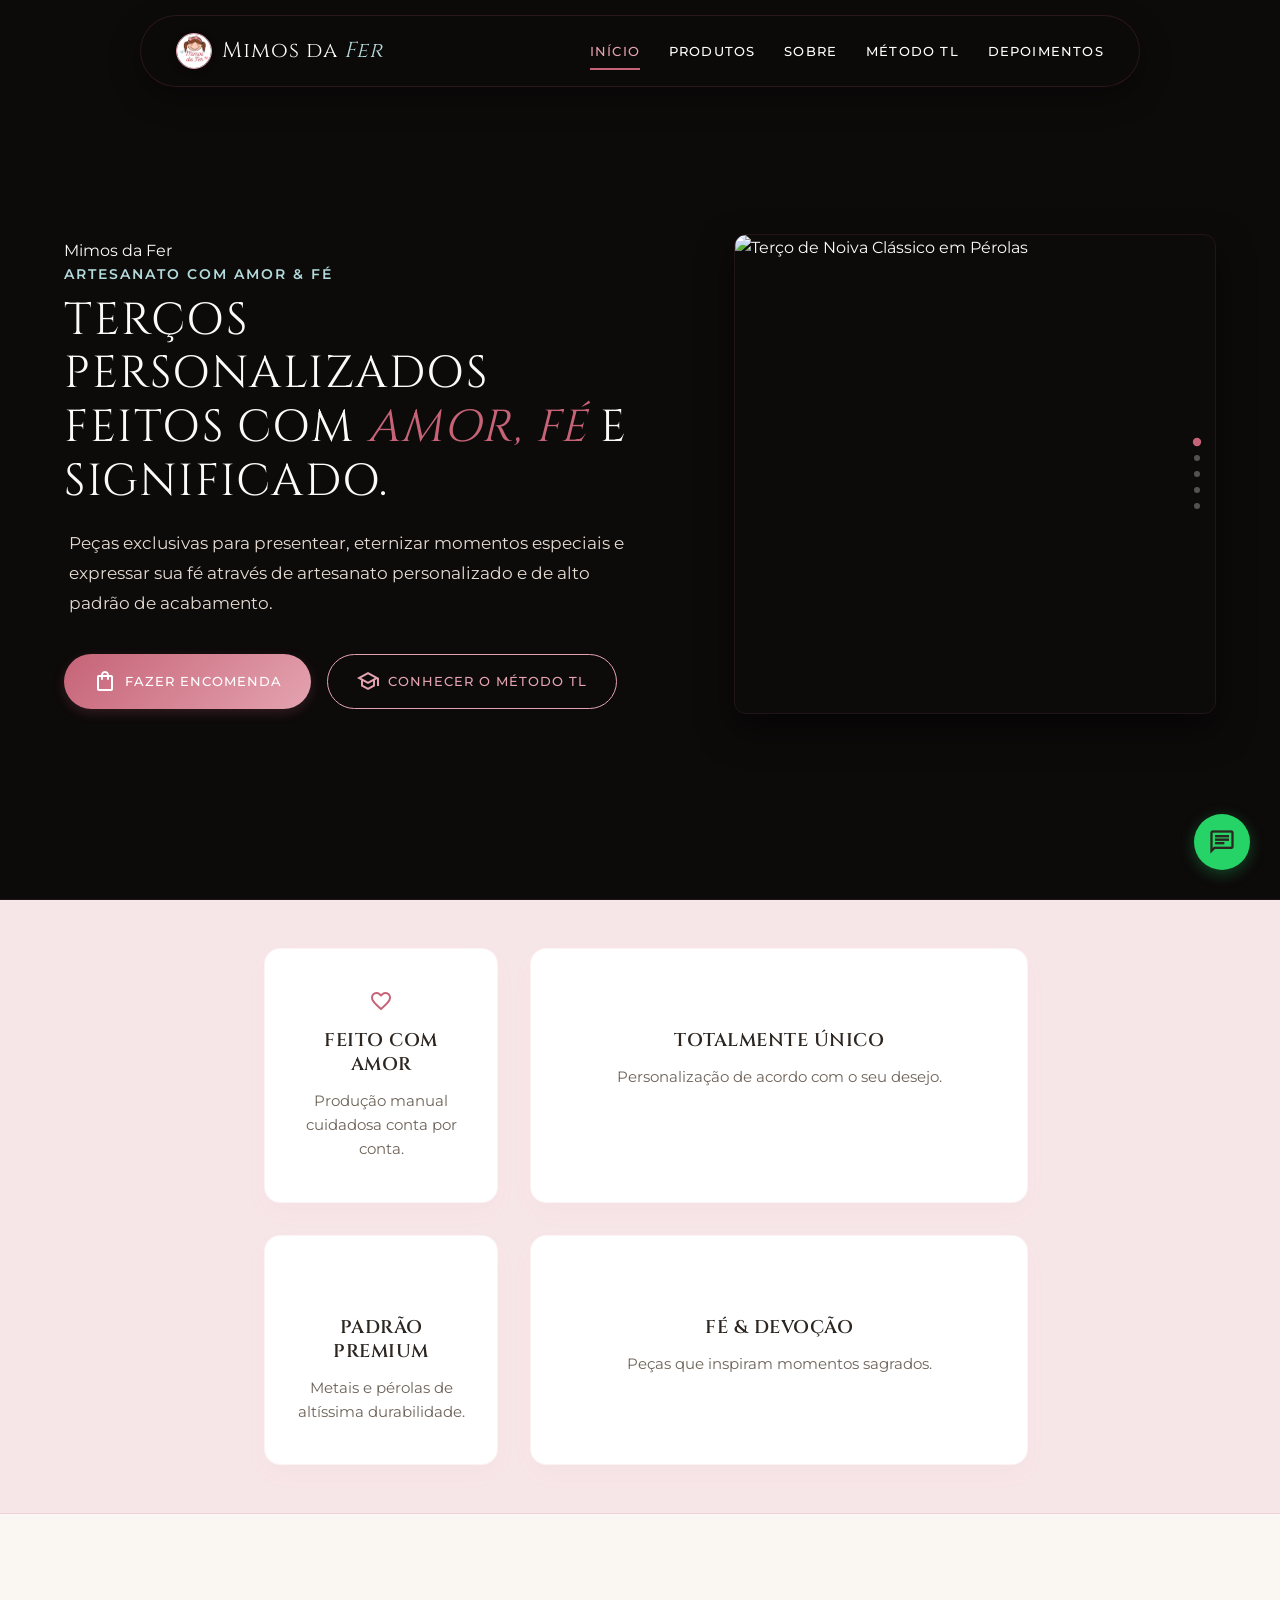
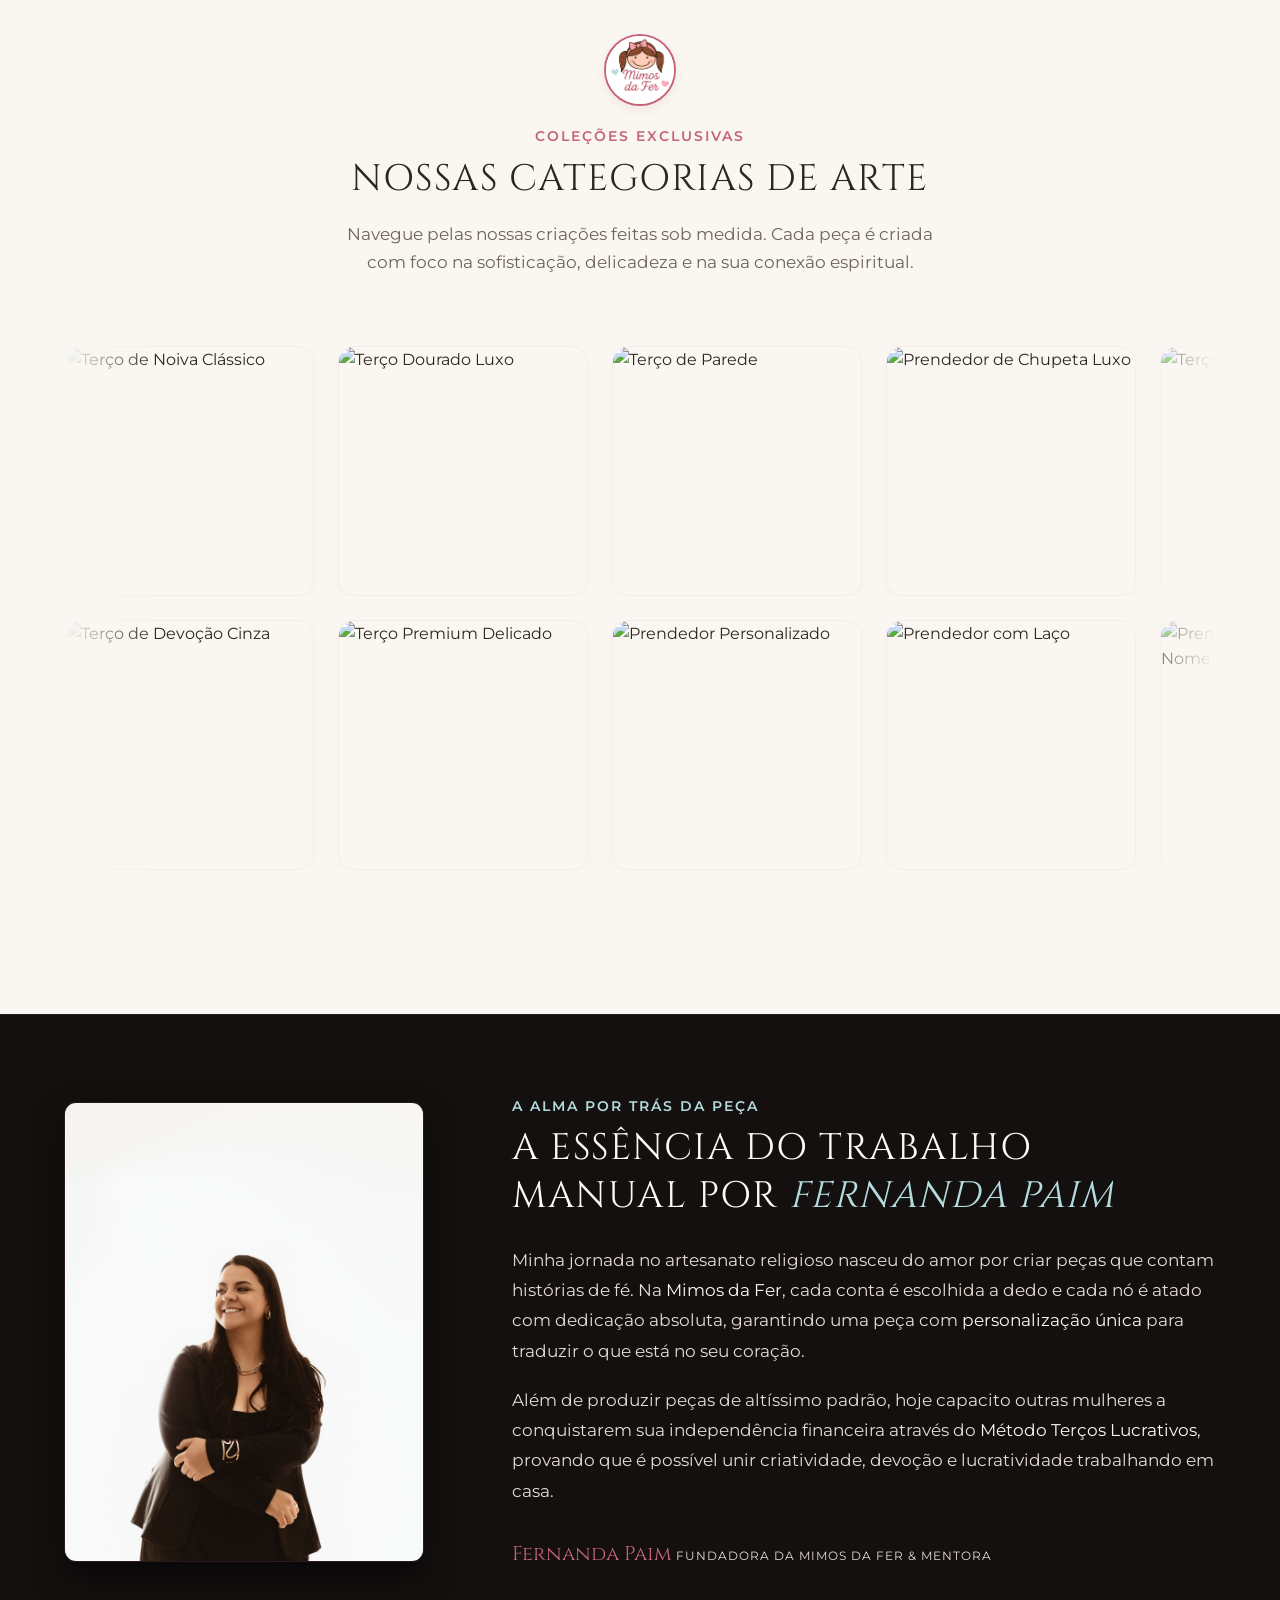
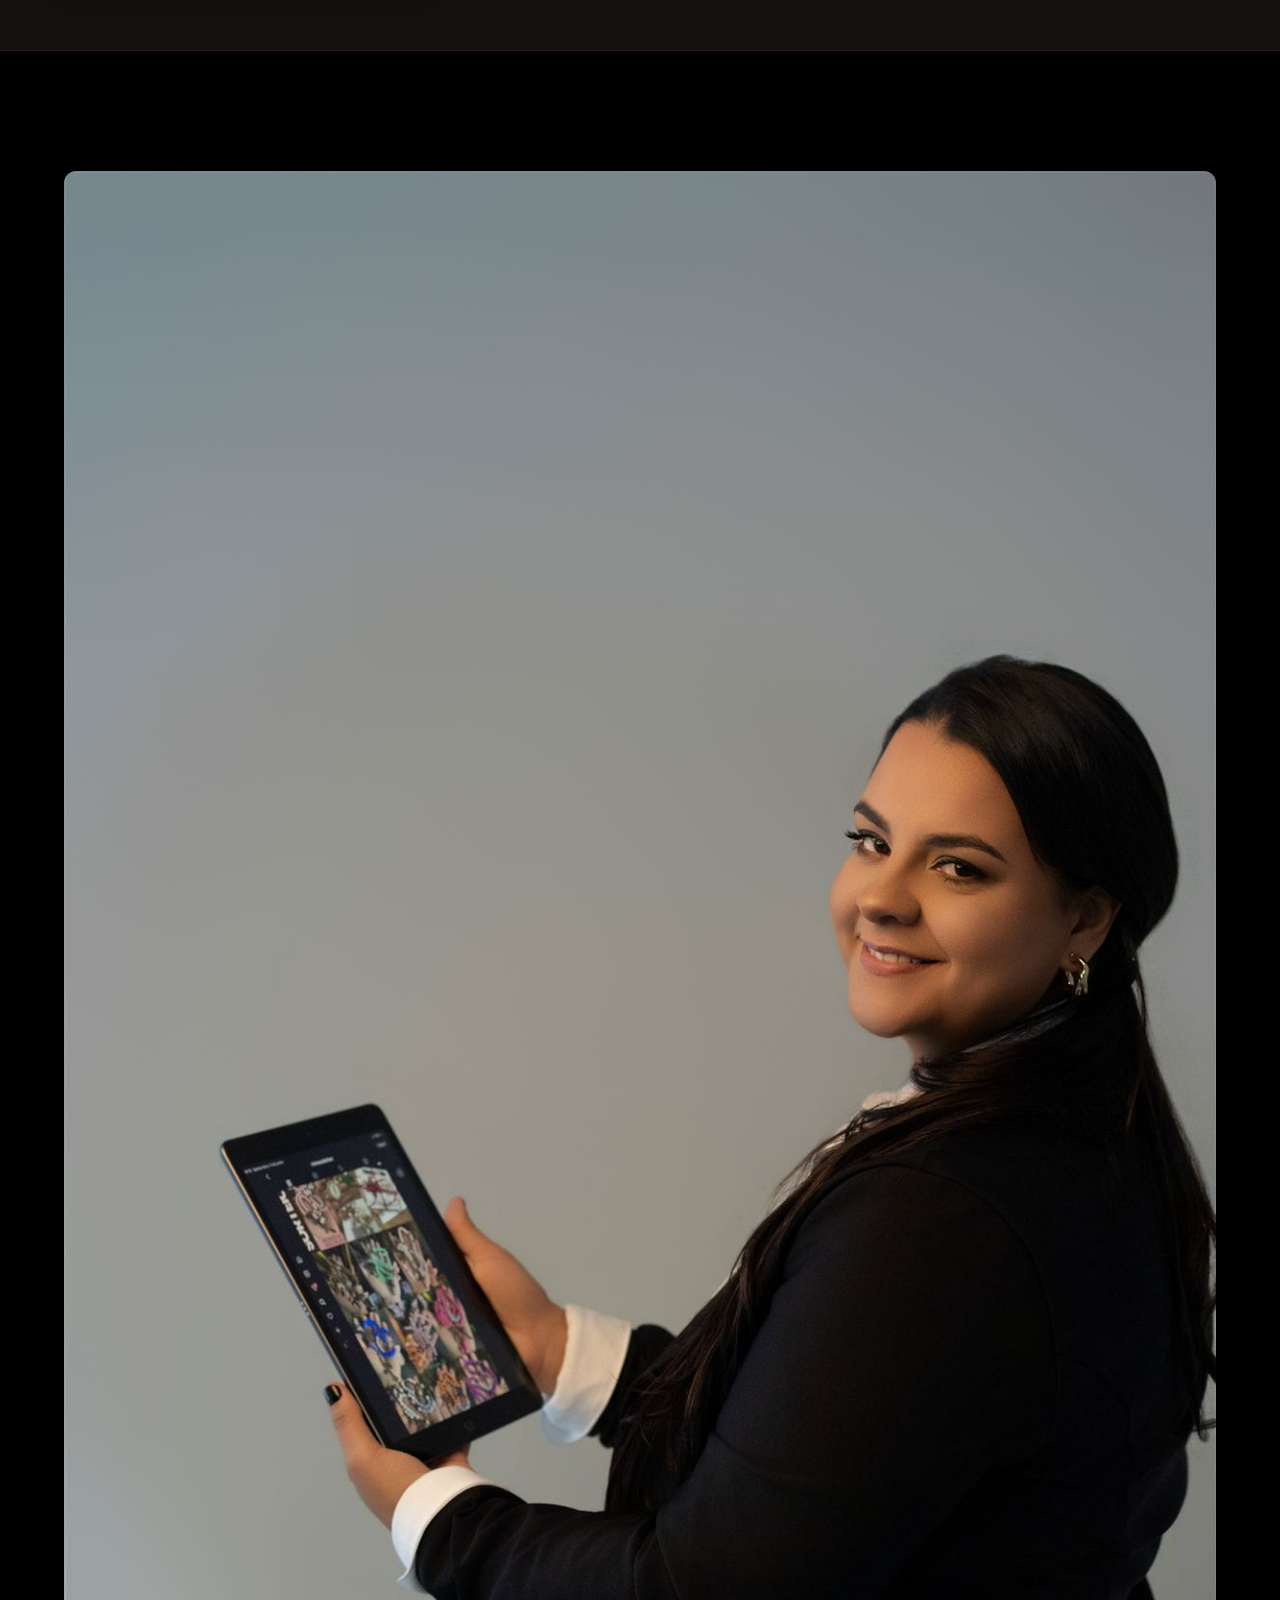
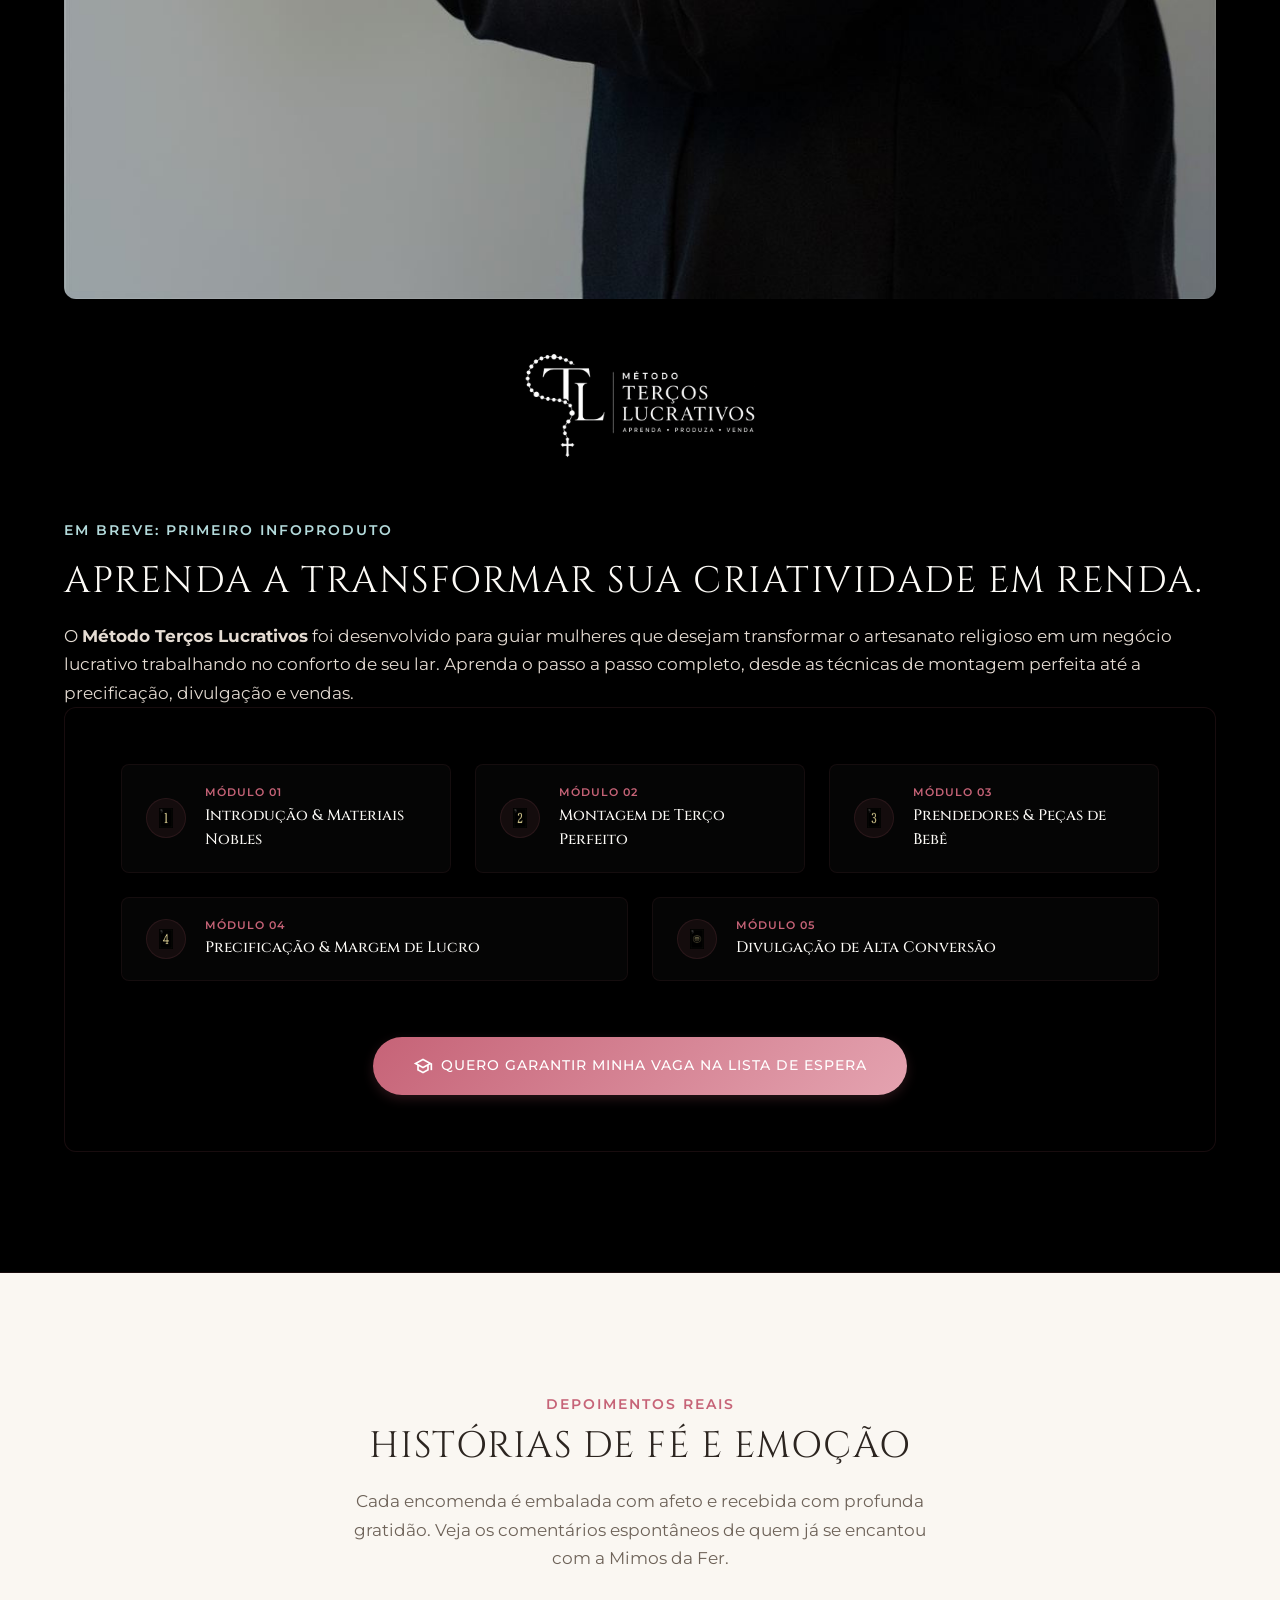
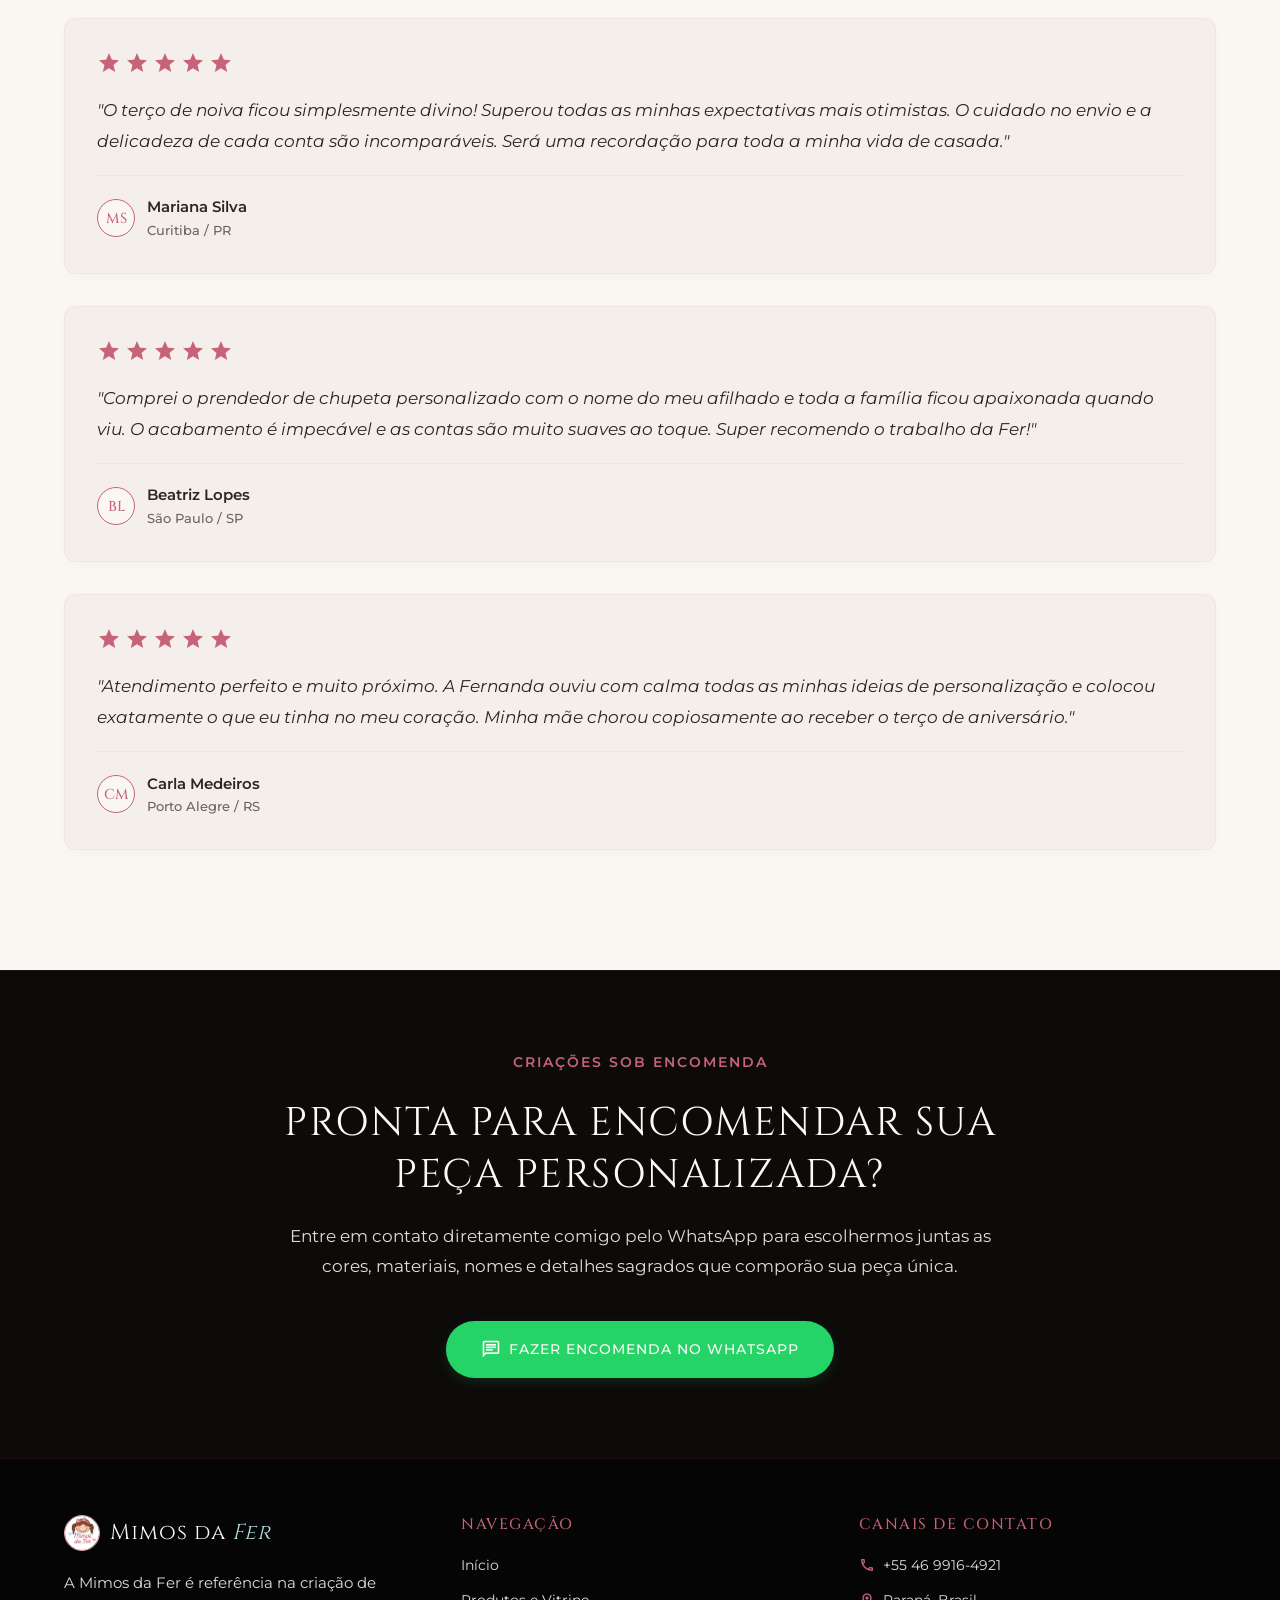
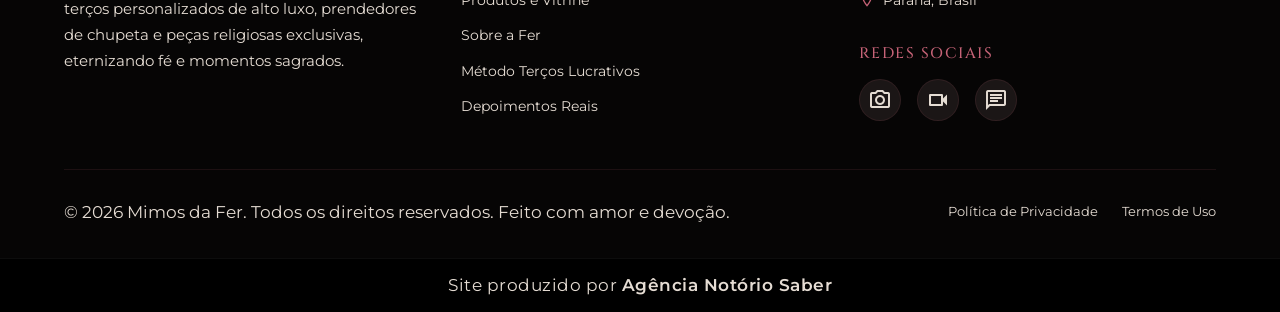
==== index.html @ b5d1a657 "Usa imagens otimizadas para a web" ====
<!DOCTYPE html>
<html lang="pt-BR">
<head>
  <meta charset="UTF-8">
  <meta name="viewport" content="width=device-width, initial-scale=1.0">
  <meta name="description" content="Artesanato religioso premium da Mimos da Fer. Terços personalizados feitos com amor, fé e significado. Conheça também o Método Terços Lucrativos.">
  <meta name="keywords" content="terços personalizados, prendedor de chupeta personalizado, artesanato religioso, método terços lucrativos, mimos da fer, presentes católicos, terço de noiva">
  <meta name="author" content="Mimos da Fer">
  <link rel="icon" type="image/png" href="kiwi/fav.png">
  
  <!-- Open Graph / Facebook -->
  <meta property="og:type" content="website">
  <meta property="og:url" content="https://www.mimosdafer.com.br/">
  <meta property="og:title" content="Mimos da Fer | Terços Personalizados Premium">
  <meta property="og:description" content="Peças exclusivas feitas à mão para presentear, eternizar momentos especiais e expressar sua fé.">
  <meta property="og:image" content="kiwi/banner.png">

  <!-- Twitter -->
  <meta property="twitter:card" content="summary_large_image">
  <meta property="twitter:title" content="Mimos da Fer | Terços Personalizados Premium">
  <meta property="twitter:description" content="Peças exclusivas feitas à mão para presentear, eternizar momentos especiais e expressar sua fé.">
  <meta property="twitter:image" content="kiwi/banner.png">

  <title>Mimos da Fer | Terços Personalizados & Artesanato Religioso Premium</title>
  
  <!-- CSS Stylesheet -->
  <link rel="stylesheet" href="style.css">
  
  <!-- Google Icons -->
  <link href="https://fonts.googleapis.com/icon?family=Material+Icons+Outlined" rel="stylesheet">
</head>
<body>

  <!-- --- HEADER (NAVEGAÇÃO FLUTUANTE CLEAN) --- -->
  <header class="header-main" id="header">
    <nav class="nav-container">
      <a href="#home" class="logo-link" id="nav-logo">
        <img src="logo-mimos.jpeg" alt="Mimos da Fer Logo" class="nav-logo-img">
        <span class="logo-text">Mimos da <span>Fer</span></span>
      </a>
      
      <button class="menu-toggle" aria-label="Abrir Menu" id="hamburger-menu">
        <span></span>
        <span></span>
        <span></span>
      </button>
      
      <ul class="nav-menu" id="nav-links">
        <li class="nav-item active"><a href="#home">Início</a></li>
        <li class="nav-item"><a href="#produtos">Produtos</a></li>
        <li class="nav-item"><a href="#sobre">Sobre</a></li>
        <li class="nav-item"><a href="#metodo-tl">Método TL</a></li>
        <li class="nav-item"><a href="#depoimentos">Depoimentos</a></li>
        <li class="nav-item nav-item-contact-mobile"><a href="#contato" class="nav-cta-mobile">Contato</a></li>
      </ul>
    </nav>
  </header>

  <!-- --- HERO SECTION --- -->
  <section class="hero-section" id="home">
    <div class="hero-container">
      <div class="hero-content reveal">
        <span class="cursive-tag">Mimos da Fer</span>
        <span class="hero-tag">Artesanato com Amor & Fé</span>
        <h1 class="hero-title">Terços personalizados feitos com <span>amor, fé</span> e significado.</h1>
        <p class="hero-subtitle">
          Peças exclusivas para presentear, eternizar momentos especiais e expressar sua fé através de artesanato personalizado e de alto padrão de acabamento.
        </p>
        <div class="hero-buttons">
          <a href="https://api.whatsapp.com/send?phone=554699164921&text=Ol%C3%A1%2C%20Fer!%20Visitei%20o%20site%20da%20Mimos%20da%20Fer%20e%20gostaria%20de%20fazer%20uma%20encomenda%20de%20pe%C3%A7a%20personalizada." target="_blank" class="btn btn-primary" id="hero-order-btn">
            <span class="material-icons-outlined">shopping_bag</span> Fazer Encomenda
          </a>
          <a href="#metodo-tl" class="btn btn-secondary" id="hero-course-btn">
            <span class="material-icons-outlined">school</span> Conhecer o Método TL
          </a>
        </div>
      </div>
      
      <!-- CARROSSEL VERTICAL HERO -->
      <div class="hero-visual reveal delay-2">
        <div class="hero-carousel-container" id="hero-carousel">
          <div class="hero-carousel-wrapper">
            <div class="hero-carousel-slide">
              <img src="fotos ter�os/WhatsApp Image 2026-05-26 at 15.38.07.jpeg" alt="Terço de Noiva Clássico em Pérolas">
            </div>
            <div class="hero-carousel-slide">
              <img src="fotos ter�os/WhatsApp Image 2026-05-26 at 15.38.08.jpeg" alt="Terço de Devoção Especial">
            </div>
            <div class="hero-carousel-slide">
              <img src="fotos ter�os/WhatsApp Image 2026-05-26 at 15.38.06.jpeg" alt="Terço Dourado Luxo com Nome">
            </div>
            <div class="hero-carousel-slide">
              <img src="fotos ter�os/WhatsApp Image 2026-05-26 at 15.40.46.jpeg" alt="Rosário Especial de Família">
            </div>
            <div class="hero-carousel-slide">
              <img src="fotos ter�os/WhatsApp Image 2026-05-26 at 15.38.08 (2).jpeg" alt="Terço Premium Delicado">
            </div>
          </div>
          <div class="hero-carousel-dots">
            <span class="dot active" data-slide="0"></span>
            <span class="dot" data-slide="1"></span>
            <span class="dot" data-slide="2"></span>
            <span class="dot" data-slide="3"></span>
            <span class="dot" data-slide="4"></span>
          </div>
        </div>
      </div>
    </div>
  </section>

  <!-- --- DIFERENCIAIS RIBBON --- -->
  <section class="ribbon-section">
    <div class="ribbon-container">
      <div class="ribbon-item">
        <span class="material-icons-outlined ribbon-icon">favorite_border</span>
        <h3 class="ribbon-title">Feito com Amor</h3>
        <p class="ribbon-desc">Produção manual cuidadosa conta por conta.</p>
      </div>
      <div class="ribbon-item">
        <span class="material-icons-outlined ribbon-icon">auto_awesome</span>
        <h3 class="ribbon-title">Totalmente Único</h3>
        <p class="ribbon-desc">Personalização de acordo com o seu desejo.</p>
      </div>
      <div class="ribbon-item">
        <span class="material-icons-outlined ribbon-icon">diamond</span>
        <h3 class="ribbon-title">Padrão Premium</h3>
        <p class="ribbon-desc">Metais e pérolas de altíssima durabilidade.</p>
      </div>
      <div class="ribbon-item">
        <span class="material-icons-outlined ribbon-icon">volunteer_activism</span>
        <h3 class="ribbon-title">Fé & Devoção</h3>
        <p class="ribbon-desc">Peças que inspiram momentos sagrados.</p>
      </div>
    </div>
  </section>

  <!-- --- SEÇÃO PRODUTOS --- -->
  <section class="section section-light" id="produtos">
    <div class="container">
      <div class="section-header reveal">
        <div class="section-logo-container">
          <img src="logo-mimos.jpeg" alt="Logo Mimos da Fer" class="section-logo-circle">
        </div>
        <span class="section-tag">Coleções Exclusivas</span>
        <h2 class="section-title">Nossas Categorias de Arte</h2>
        <p class="section-subtitle">Navegue pelas nossas criações feitas sob medida. Cada peça é criada com foco na sofisticação, delicadeza e na sua conexão espiritual.</p>
      </div>
      
      <!-- CARROSSEL MULTI-FAIXAS INFINITO EM MOVIMENTO -->
      <div class="marquee-container reveal delay-1">
        
        <!-- LINHA 1 (Move para a Esquerda) -->
        <div class="marquee-wrapper">
          <div class="marquee-track marquee-left">
            
            <!-- Slide 1 -->
            <div class="marquee-slide zoom-trigger" data-caption="Terço de Noiva Clássico em Pérolas">
              <img src="fotos ter�os/WhatsApp Image 2026-05-26 at 15.38.07.jpeg" alt="Terço de Noiva Clássico" class="marquee-img">
              <div class="marquee-overlay">
                <span class="marquee-zoom-icon"><span class="material-icons-outlined">zoom_in</span></span>
              </div>
            </div>
            <!-- Slide 2 -->
            <div class="marquee-slide zoom-trigger" data-caption="Terço Dourado Luxo com Nome Personalizado">
              <img src="fotos ter�os/WhatsApp Image 2026-05-26 at 15.38.06.jpeg" alt="Terço Dourado Luxo" class="marquee-img">
              <div class="marquee-overlay">
                <span class="marquee-zoom-icon"><span class="material-icons-outlined">zoom_in</span></span>
              </div>
            </div>
            <!-- Slide 3 -->
            <div class="marquee-slide zoom-trigger" data-caption="Terço de Parede Imponente em Madeira">
              <img src="fotos ter�os/WhatsApp Image 2026-05-26 at 15.38.08 (1).jpeg" alt="Terço de Parede" class="marquee-img">
              <div class="marquee-overlay">
                <span class="marquee-zoom-icon"><span class="material-icons-outlined">zoom_in</span></span>
              </div>
            </div>
            <!-- Slide 4 -->
            <div class="marquee-slide zoom-trigger" data-caption="Prendedor de Chupeta Luxo Dourado">
              <img src="fotos ter�os/WhatsApp Image 2026-05-26 at 15.38.09 (1).jpeg" alt="Prendedor de Chupeta Luxo" class="marquee-img">
              <div class="marquee-overlay">
                <span class="marquee-zoom-icon"><span class="material-icons-outlined">zoom_in</span></span>
              </div>
            </div>
            <!-- Slide 5 -->
            <div class="marquee-slide zoom-trigger" data-caption="Terço Infantil Anjinho da Guarda">
              <img src="fotos ter�os/WhatsApp Image 2026-05-26 at 15.38.10.jpeg" alt="Terço Infantil Anjinho" class="marquee-img">
              <div class="marquee-overlay">
                <span class="marquee-zoom-icon"><span class="material-icons-outlined">zoom_in</span></span>
              </div>
            </div>
            <!-- Slide 6 -->
            <div class="marquee-slide zoom-trigger" data-caption="Lembrancinha de Batismo Sagrada">
              <img src="fotos ter�os/WhatsApp Image 2026-05-26 at 15.38.11 (1).jpeg" alt="Lembrancinha de Batismo" class="marquee-img">
              <div class="marquee-overlay">
                <span class="marquee-zoom-icon"><span class="material-icons-outlined">zoom_in</span></span>
              </div>
            </div>
            <!-- Slide 7 -->
            <div class="marquee-slide zoom-trigger" data-caption="Terço Premium Delicado com Cristais">
              <img src="fotos ter�os/WhatsApp Image 2026-05-26 at 15.38.11 (3).jpeg" alt="Terço Premium Delicado" class="marquee-img">
              <div class="marquee-overlay">
                <span class="marquee-zoom-icon"><span class="material-icons-outlined">zoom_in</span></span>
              </div>
            </div>
            <!-- Slide 8 -->
            <div class="marquee-slide zoom-trigger" data-caption="Terço Premium com Entremeio Cravejado">
              <img src="fotos ter�os/WhatsApp Image 2026-05-26 at 15.38.07 (2).jpeg" alt="Terço Premium Entremeio" class="marquee-img">
              <div class="marquee-overlay">
                <span class="marquee-zoom-icon"><span class="material-icons-outlined">zoom_in</span></span>
              </div>
            </div>
            <!-- Slide 9 -->
            <div class="marquee-slide zoom-trigger" data-caption="Prendedor de Chupeta Rosé com Nome">
              <img src="fotos ter�os/WhatsApp Image 2026-05-26 at 15.38.09 (3).jpeg" alt="Prendedor Rosé com Nome" class="marquee-img">
              <div class="marquee-overlay">
                <span class="marquee-zoom-icon"><span class="material-icons-outlined">zoom_in</span></span>
              </div>
            </div>
            <!-- Slide 10 -->
            <div class="marquee-slide zoom-trigger" data-caption="Terço Infantil Delicado de Pérolas">
              <img src="fotos ter�os/WhatsApp Image 2026-05-26 at 15.38.11 (4).jpeg" alt="Terço Infantil Delicado" class="marquee-img">
              <div class="marquee-overlay">
                <span class="marquee-zoom-icon"><span class="material-icons-outlined">zoom_in</span></span>
              </div>
            </div>
            <!-- Slide 11 -->
            <div class="marquee-slide zoom-trigger" data-caption="Rosário de Família Prateado com Nome">
              <img src="fotos ter�os/WhatsApp Image 2026-05-26 at 15.40.46 (1).jpeg" alt="Rosário Prateado" class="marquee-img">
              <div class="marquee-overlay">
                <span class="marquee-zoom-icon"><span class="material-icons-outlined">zoom_in</span></span>
              </div>
            </div>

            <!-- --- DUPLICATA EXATA PARA LOOP INFINITO SEM EMENDAS --- -->
            <div class="marquee-slide zoom-trigger" data-caption="Terço de Noiva Clássico em Pérolas">
              <img src="fotos ter�os/WhatsApp Image 2026-05-26 at 15.38.07.jpeg" alt="Terço de Noiva Clássico" class="marquee-img">
              <div class="marquee-overlay">
                <span class="marquee-zoom-icon"><span class="material-icons-outlined">zoom_in</span></span>
              </div>
            </div>
            <div class="marquee-slide zoom-trigger" data-caption="Terço Dourado Luxo com Nome Personalizado">
              <img src="fotos ter�os/WhatsApp Image 2026-05-26 at 15.38.06.jpeg" alt="Terço Dourado Luxo" class="marquee-img">
              <div class="marquee-overlay">
                <span class="marquee-zoom-icon"><span class="material-icons-outlined">zoom_in</span></span>
              </div>
            </div>
            <div class="marquee-slide zoom-trigger" data-caption="Terço de Parede Imponente em Madeira">
              <img src="fotos ter�os/WhatsApp Image 2026-05-26 at 15.38.08 (1).jpeg" alt="Terço de Parede" class="marquee-img">
              <div class="marquee-overlay">
                <span class="marquee-zoom-icon"><span class="material-icons-outlined">zoom_in</span></span>
              </div>
            </div>
            <div class="marquee-slide zoom-trigger" data-caption="Prendedor de Chupeta Luxo Dourado">
              <img src="fotos ter�os/WhatsApp Image 2026-05-26 at 15.38.09 (1).jpeg" alt="Prendedor de Chupeta Luxo" class="marquee-img">
              <div class="marquee-overlay">
                <span class="marquee-zoom-icon"><span class="material-icons-outlined">zoom_in</span></span>
              </div>
            </div>
            <div class="marquee-slide zoom-trigger" data-caption="Terço Infantil Anjinho da Guarda">
              <img src="fotos ter�os/WhatsApp Image 2026-05-26 at 15.38.10.jpeg" alt="Terço Infantil Anjinho" class="marquee-img">
              <div class="marquee-overlay">
                <span class="marquee-zoom-icon"><span class="material-icons-outlined">zoom_in</span></span>
              </div>
            </div>
            <div class="marquee-slide zoom-trigger" data-caption="Lembrancinha de Batismo Sagrada">
              <img src="fotos ter�os/WhatsApp Image 2026-05-26 at 15.38.11 (1).jpeg" alt="Lembrancinha de Batismo" class="marquee-img">
              <div class="marquee-overlay">
                <span class="marquee-zoom-icon"><span class="material-icons-outlined">zoom_in</span></span>
              </div>
            </div>
            <div class="marquee-slide zoom-trigger" data-caption="Terço Premium Delicado com Cristais">
              <img src="fotos ter�os/WhatsApp Image 2026-05-26 at 15.38.11 (3).jpeg" alt="Terço Premium Delicado" class="marquee-img">
              <div class="marquee-overlay">
                <span class="marquee-zoom-icon"><span class="material-icons-outlined">zoom_in</span></span>
              </div>
            </div>
            <div class="marquee-slide zoom-trigger" data-caption="Terço Premium com Entremeio Cravejado">
              <img src="fotos ter�os/WhatsApp Image 2026-05-26 at 15.38.07 (2).jpeg" alt="Terço Premium Entremeio" class="marquee-img">
              <div class="marquee-overlay">
                <span class="marquee-zoom-icon"><span class="material-icons-outlined">zoom_in</span></span>
              </div>
            </div>
            <div class="marquee-slide zoom-trigger" data-caption="Prendedor de Chupeta Rosé com Nome">
              <img src="fotos ter�os/WhatsApp Image 2026-05-26 at 15.38.09 (3).jpeg" alt="Prendedor Rosé com Nome" class="marquee-img">
              <div class="marquee-overlay">
                <span class="marquee-zoom-icon"><span class="material-icons-outlined">zoom_in</span></span>
              </div>
            </div>
            <div class="marquee-slide zoom-trigger" data-caption="Terço Infantil Delicado de Pérolas">
              <img src="fotos ter�os/WhatsApp Image 2026-05-26 at 15.38.11 (4).jpeg" alt="Terço Infantil Delicado" class="marquee-img">
              <div class="marquee-overlay">
                <span class="marquee-zoom-icon"><span class="material-icons-outlined">zoom_in</span></span>
              </div>
            </div>
            <div class="marquee-slide zoom-trigger" data-caption="Rosário de Família Prateado com Nome">
              <img src="fotos ter�os/WhatsApp Image 2026-05-26 at 15.40.46 (1).jpeg" alt="Rosário Prateado" class="marquee-img">
              <div class="marquee-overlay">
                <span class="marquee-zoom-icon"><span class="material-icons-outlined">zoom_in</span></span>
              </div>
            </div>
            
          </div>
        </div>

        <!-- LINHA 2 (Move para a Direita) -->
        <div class="marquee-wrapper" style="margin-top: 1.5rem;">
          <div class="marquee-track marquee-right">
            
            <!-- Slide 1 -->
            <div class="marquee-slide zoom-trigger" data-caption="Terço de Devoção Especial em Contas Cinzas">
              <img src="fotos ter�os/WhatsApp Image 2026-05-26 at 15.38.08.jpeg" alt="Terço de Devoção Cinza" class="marquee-img">
              <div class="marquee-overlay">
                <span class="marquee-zoom-icon"><span class="material-icons-outlined">zoom_in</span></span>
              </div>
            </div>
            <!-- Slide 2 -->
            <div class="marquee-slide zoom-trigger" data-caption="Terço Premium Delicado de Oração">
              <img src="fotos ter�os/WhatsApp Image 2026-05-26 at 15.38.08 (2).jpeg" alt="Terço Premium Delicado" class="marquee-img">
              <div class="marquee-overlay">
                <span class="marquee-zoom-icon"><span class="material-icons-outlined">zoom_in</span></span>
              </div>
            </div>
            <!-- Slide 3 -->
            <div class="marquee-slide zoom-trigger" data-caption="Prendedor de Chupeta Personalizado Delicado">
              <img src="fotos ter�os/WhatsApp Image 2026-05-26 at 15.38.09.jpeg" alt="Prendedor Personalizado" class="marquee-img">
              <div class="marquee-overlay">
                <span class="marquee-zoom-icon"><span class="material-icons-outlined">zoom_in</span></span>
              </div>
            </div>
            <!-- Slide 4 -->
            <div class="marquee-slide zoom-trigger" data-caption="Prendedor de Chupeta Luxo com Laço Rosa">
              <img src="fotos ter�os/WhatsApp Image 2026-05-26 at 15.38.09 (2).jpeg" alt="Prendedor com Laço" class="marquee-img">
              <div class="marquee-overlay">
                <span class="marquee-zoom-icon"><span class="material-icons-outlined">zoom_in</span></span>
              </div>
            </div>
            <!-- Slide 5 -->
            <div class="marquee-slide zoom-trigger" data-caption="Prendedor Infantil com Nome e Pérolas">
              <img src="fotos ter�os/WhatsApp Image 2026-05-26 at 15.38.10 (1).jpeg" alt="Prendedor Infantil com Nome" class="marquee-img">
              <div class="marquee-overlay">
                <span class="marquee-zoom-icon"><span class="material-icons-outlined">zoom_in</span></span>
              </div>
            </div>
            <!-- Slide 6 -->
            <div class="marquee-slide zoom-trigger" data-caption="Terço Infantil Clássico do Anjinho">
              <img src="fotos ter�os/WhatsApp Image 2026-05-26 at 15.38.11.jpeg" alt="Terço Infantil Clássico" class="marquee-img">
              <div class="marquee-overlay">
                <span class="marquee-zoom-icon"><span class="material-icons-outlined">zoom_in</span></span>
              </div>
            </div>
            <!-- Slide 7 -->
            <div class="marquee-slide zoom-trigger" data-caption="Terço com Contas Brilhantes e Cruz Trabalhada">
              <img src="fotos ter�os/WhatsApp Image 2026-05-26 at 15.38.11 (2).jpeg" alt="Terço Contas Brilhantes" class="marquee-img">
              <div class="marquee-overlay">
                <span class="marquee-zoom-icon"><span class="material-icons-outlined">zoom_in</span></span>
              </div>
            </div>
            <!-- Slide 8 -->
            <div class="marquee-slide zoom-trigger" data-caption="Rosário Especial de Família com Crucifixo Duplo">
              <img src="fotos ter�os/WhatsApp Image 2026-05-26 at 15.40.46.jpeg" alt="Rosário Especial Família" class="marquee-img">
              <div class="marquee-overlay">
                <span class="marquee-zoom-icon"><span class="material-icons-outlined">zoom_in</span></span>
              </div>
            </div>
            <!-- Slide 9 -->
            <div class="marquee-slide zoom-trigger" data-caption="Terço de Devoção Clássico de Pérolas">
              <img src="fotos ter�os/WhatsApp Image 2026-05-26 at 15.40.46 (2).jpeg" alt="Terço Devoção Pérolas" class="marquee-img">
              <div class="marquee-overlay">
                <span class="marquee-zoom-icon"><span class="material-icons-outlined">zoom_in</span></span>
              </div>
            </div>
            <!-- Slide 10 -->
            <div class="marquee-slide zoom-trigger" data-caption="Prendedor de Chupeta Dourado Personalizado">
              <img src="fotos ter�os/WhatsApp Image 2026-05-26 at 15.38.07 (1).jpeg" alt="Prendedor Dourado Personalizado" class="marquee-img">
              <div class="marquee-overlay">
                <span class="marquee-zoom-icon"><span class="material-icons-outlined">zoom_in</span></span>
              </div>
            </div>

            <!-- --- DUPLICATA EXATA PARA LOOP INFINITO SEM EMENDAS --- -->
            <div class="marquee-slide zoom-trigger" data-caption="Terço de Devoção Especial em Contas Cinzas">
              <img src="fotos ter�os/WhatsApp Image 2026-05-26 at 15.38.08.jpeg" alt="Terço de Devoção Cinza" class="marquee-img">
              <div class="marquee-overlay">
                <span class="marquee-zoom-icon"><span class="material-icons-outlined">zoom_in</span></span>
              </div>
            </div>
            <div class="marquee-slide zoom-trigger" data-caption="Terço Premium Delicado de Oração">
              <img src="fotos ter�os/WhatsApp Image 2026-05-26 at 15.38.08 (2).jpeg" alt="Terço Premium Delicado" class="marquee-img">
              <div class="marquee-overlay">
                <span class="marquee-zoom-icon"><span class="material-icons-outlined">zoom_in</span></span>
              </div>
            </div>
            <div class="marquee-slide zoom-trigger" data-caption="Prendedor de Chupeta Personalizado Delicado">
              <img src="fotos ter�os/WhatsApp Image 2026-05-26 at 15.38.09.jpeg" alt="Prendedor Personalizado" class="marquee-img">
              <div class="marquee-overlay">
                <span class="marquee-zoom-icon"><span class="material-icons-outlined">zoom_in</span></span>
              </div>
            </div>
            <div class="marquee-slide zoom-trigger" data-caption="Prendedor de Chupeta Luxo com Laço Rosa">
              <img src="fotos ter�os/WhatsApp Image 2026-05-26 at 15.38.09 (2).jpeg" alt="Prendedor com Laço" class="marquee-img">
              <div class="marquee-overlay">
                <span class="marquee-zoom-icon"><span class="material-icons-outlined">zoom_in</span></span>
              </div>
            </div>
            <div class="marquee-slide zoom-trigger" data-caption="Prendedor Infantil com Nome e Pérolas">
              <img src="fotos ter�os/WhatsApp Image 2026-05-26 at 15.38.10 (1).jpeg" alt="Prendedor Infantil com Nome" class="marquee-img">
              <div class="marquee-overlay">
                <span class="marquee-zoom-icon"><span class="material-icons-outlined">zoom_in</span></span>
              </div>
            </div>
            <div class="marquee-slide zoom-trigger" data-caption="Terço Infantil Clássico do Anjinho">
              <img src="fotos ter�os/WhatsApp Image 2026-05-26 at 15.38.11.jpeg" alt="Terço Infantil Clássico" class="marquee-img">
              <div class="marquee-overlay">
                <span class="marquee-zoom-icon"><span class="material-icons-outlined">zoom_in</span></span>
              </div>
            </div>
            <div class="marquee-slide zoom-trigger" data-caption="Terço com Contas Brilhantes e Cruz Trabalhada">
              <img src="fotos ter�os/WhatsApp Image 2026-05-26 at 15.38.11 (2).jpeg" alt="Terço Contas Brilhantes" class="marquee-img">
              <div class="marquee-overlay">
                <span class="marquee-zoom-icon"><span class="material-icons-outlined">zoom_in</span></span>
              </div>
            </div>
            <div class="marquee-slide zoom-trigger" data-caption="Rosário Especial de Família com Crucifixo Duplo">
              <img src="fotos ter�os/WhatsApp Image 2026-05-26 at 15.40.46.jpeg" alt="Rosário Especial Família" class="marquee-img">
              <div class="marquee-overlay">
                <span class="marquee-zoom-icon"><span class="material-icons-outlined">zoom_in</span></span>
              </div>
            </div>
            <div class="marquee-slide zoom-trigger" data-caption="Terço de Devoção Clássico de Pérolas">
              <img src="fotos ter�os/WhatsApp Image 2026-05-26 at 15.40.46 (2).jpeg" alt="Terço Devoção Pérolas" class="marquee-img">
              <div class="marquee-overlay">
                <span class="marquee-zoom-icon"><span class="material-icons-outlined">zoom_in</span></span>
              </div>
            </div>
            <div class="marquee-slide zoom-trigger" data-caption="Prendedor de Chupeta Dourado Personalizado">
              <img src="fotos ter�os/WhatsApp Image 2026-05-26 at 15.38.07 (1).jpeg" alt="Prendedor Dourado Personalizado" class="marquee-img">
              <div class="marquee-overlay">
                <span class="marquee-zoom-icon"><span class="material-icons-outlined">zoom_in</span></span>
              </div>
            </div>
        </div>
      </div>
    </section>

  <!-- --- SEÇÃO SOBRE --- -->
  <section class="section section-dark" id="sobre">
    <div class="container">
      <div class="about-grid">
        <!-- HEADER MOBILE (VISÍVEL APENAS EM MOBILE) -->
        <div class="about-header-mobile reveal">
          <span class="section-tag">A Alma por Trás da Peça</span>
          <h2>A Essência do Trabalho Manual por <span>Fernanda Paim</span></h2>
        </div>

        <div class="about-visual reveal">
          <div class="about-img-frame">
            <!-- USANDO A FOTO REAL DA FERNANDA DO WORKSPACE -->
            <img src="img/IMG_7768.jpg" alt="Fernanda Paim da Mimos da Fer" class="about-img">
          </div>
        </div>
        
        <div class="about-content reveal delay-2">
          <!-- HEADER DESKTOP (VISÍVEL APENAS EM DESKTOP) -->
          <div class="about-header-desktop">
            <span class="section-tag">A Alma por Trás da Peça</span>
            <h2>A Essência do Trabalho Manual por <span>Fernanda Paim</span></h2>
          </div>
          <div class="about-text-group">
            <p>
              Minha jornada no artesanato religioso nasceu do amor por criar peças que contam histórias de fé. Na <strong>Mimos da Fer</strong>, cada conta é escolhida a dedo e cada nó é atado com dedicação absoluta, garantindo uma peça com <strong>personalização única</strong> para traduzir o que está no seu coração.
            </p>
            <p>
              Além de produzir peças de altíssimo padrão, hoje capacito outras mulheres a conquistarem sua independência financeira através do <strong>Método Terços Lucrativos</strong>, provando que é possível unir criatividade, devoção e lucratividade trabalhando em casa.
            </p>
          </div>
          
          <div class="about-signature">
            <span class="signature-name">Fernanda Paim</span>
            <span class="signature-title">Fundadora da Mimos da Fer & Mentora</span>
          </div>
        </div>
      </div>
    </div>
  </section>

  <!-- --- SEÇÃO MÉTODO TERÇOS LUCRATIVOS --- -->
  <section class="section section-dark" id="metodo-tl" style="border-top: none;">
    <div class="container">
      
      <!-- Cabeçalho de Alta Elegância -->
      <div class="row align-items-center mb-5 reveal">
        <div class="col-md-6 mb-4 mb-md-0" data-aos="fade-right">
          <img src="img/IMG_7998.jpg" alt="Fernanda Paim Método TL" class="img-fluid rounded shadow-lg" style="width: 100%; border-radius: 12px;">
        </div>
        <div class="col-md-6 text-md-start text-center" data-aos="fade-left">
          <div class="section-logo-container" style="margin-bottom: 1.5rem;">
            <img src="logo.jpeg" alt="Logo Método Terços Lucrativos" class="mtl-section-logo" style="max-width: 280px; height: auto; display: inline-block; border-radius: 8px;">
          </div>
          <span class="section-tag" style="justify-content: flex-start; display: inline-flex; margin-bottom: 1rem;">Em Breve: Primeiro Infoproduto</span>
          <h2 class="section-title" style="text-align: left; margin-bottom: 1rem;">Aprenda a transformar sua <span>criatividade em renda</span>.</h2>
          <p class="section-subtitle" style="text-align: left; max-width: 100%; margin: 0;">
            O <strong>Método Terços Lucrativos</strong> foi desenvolvido para guiar mulheres que desejam transformar o artesanato religioso em um negócio lucrativo trabalhando no conforto de seu lar. Aprenda o passo a passo completo, desde as técnicas de montagem perfeita até a precificação, divulgação e vendas.
          </p>
        </div>
      </div>

      <!-- Bloco de Conteúdo (Agora focado em exibir os módulos de forma horizontal/grid) -->
      <div class="mtl-block reveal">
        <div class="mtl-modules-grid">
          
          <!-- Módulo 1 -->
          <div class="mtl-module-card reveal delay-1">
            <div class="mtl-module-icon">
              <img src="kiwi/modulso/1.png" alt="Módulo 1" class="mtl-module-img">
            </div>
            <div class="mtl-module-details">
              <span class="mtl-module-num">Módulo 01</span>
              <span class="mtl-module-name">Introdução & Materiais Nobles</span>
            </div>
          </div>

          <!-- Módulo 2 -->
          <div class="mtl-module-card reveal delay-2">
            <div class="mtl-module-icon">
              <img src="kiwi/modulso/2.png" alt="Módulo 2" class="mtl-module-img">
            </div>
            <div class="mtl-module-details">
              <span class="mtl-module-num">Módulo 02</span>
              <span class="mtl-module-name">Montagem de Terço Perfeito</span>
            </div>
          </div>

          <!-- Módulo 3 -->
          <div class="mtl-module-card reveal delay-3">
            <div class="mtl-module-icon">
              <img src="kiwi/modulso/3.png" alt="Módulo 3" class="mtl-module-img">
            </div>
            <div class="mtl-module-details">
              <span class="mtl-module-num">Módulo 03</span>
              <span class="mtl-module-name">Prendedores & Peças de Bebê</span>
            </div>
          </div>

          <!-- Módulo 4 -->
          <div class="mtl-module-card reveal delay-4">
            <div class="mtl-module-icon">
              <img src="kiwi/modulso/4.png" alt="Módulo 4" class="mtl-module-img">
            </div>
            <div class="mtl-module-details">
              <span class="mtl-module-num">Módulo 04</span>
              <span class="mtl-module-name">Precificação & Margem de Lucro</span>
            </div>
          </div>

          <!-- Módulo 5 -->
          <div class="mtl-module-card reveal delay-4" style="transition-delay: 0.5s;">
            <div class="mtl-module-icon">
              <img src="kiwi/modulso/5.png" alt="Módulo 5" class="mtl-module-img">
            </div>
            <div class="mtl-module-details">
              <span class="mtl-module-num">Módulo 05</span>
              <span class="mtl-module-name">Divulgação de Alta Conversão</span>
            </div>
          </div>

        </div>

        <!-- Botão CTA Centralizado com Destaque -->
        <div class="mtl-action-container">
          <a href="metodo-tl.html" class="btn btn-primary mtl-join-btn-large" id="mtl-join-btn">
            <span class="material-icons-outlined" style="font-size: 20px;">school</span> Quero Garantir Minha Vaga na Lista de Espera
          </a>
        </div>
      </div>
    </div>
  </section>

  <!-- --- SEÇÃO DEPOIMENTOS --- -->
  <section class="section section-light" id="depoimentos">
    <div class="container">
      <div class="section-header reveal">
        <span class="section-tag">Depoimentos Reais</span>
        <h2 class="section-title">Histórias de Fé e Emoção</h2>
        <p class="section-subtitle">Cada encomenda é embalada com afeto e recebida com profunda gratidão. Veja os comentários espontâneos de quem já se encantou com a Mimos da Fer.</p>
      </div>
      
      <!-- Depoimentos Textuais Legíveis -->
      <div class="testimonials-grid reveal delay-1">
        
        <div class="testimonial-card">
          <div class="stars">
            <span class="material-icons-outlined">star</span>
            <span class="material-icons-outlined">star</span>
            <span class="material-icons-outlined">star</span>
            <span class="material-icons-outlined">star</span>
            <span class="material-icons-outlined">star</span>
          </div>
          <p class="testimonial-text">
            "O terço de noiva ficou simplesmente divino! Superou todas as minhas expectativas mais otimistas. O cuidado no envio e a delicadeza de cada conta são incomparáveis. Será uma recordação para toda a minha vida de casada."
          </p>
          <div class="testimonial-author">
            <div class="author-avatar">MS</div>
            <div class="author-info">
              <span class="author-name">Mariana Silva</span>
              <span class="author-loc">Curitiba / PR</span>
            </div>
          </div>
        </div>

        <div class="testimonial-card">
          <div class="stars">
            <span class="material-icons-outlined">star</span>
            <span class="material-icons-outlined">star</span>
            <span class="material-icons-outlined">star</span>
            <span class="material-icons-outlined">star</span>
            <span class="material-icons-outlined">star</span>
          </div>
          <p class="testimonial-text">
            "Comprei o prendedor de chupeta personalizado com o nome do meu afilhado e toda a família ficou apaixonada quando viu. O acabamento é impecável e as contas são muito suaves ao toque. Super recomendo o trabalho da Fer!"
          </p>
          <div class="testimonial-author">
            <div class="author-avatar">BL</div>
            <div class="author-info">
              <span class="author-name">Beatriz Lopes</span>
              <span class="author-loc">São Paulo / SP</span>
            </div>
          </div>
        </div>

        <div class="testimonial-card">
          <div class="stars">
            <span class="material-icons-outlined">star</span>
            <span class="material-icons-outlined">star</span>
            <span class="material-icons-outlined">star</span>
            <span class="material-icons-outlined">star</span>
            <span class="material-icons-outlined">star</span>
          </div>
          <p class="testimonial-text">
            "Atendimento perfeito e muito próximo. A Fernanda ouviu com calma todas as minhas ideias de personalização e colocou exatamente o que eu tinha no meu coração. Minha mãe chorou copiosamente ao receber o terço de aniversário."
          </p>
          <div class="testimonial-author">
            <div class="author-avatar">CM</div>
            <div class="author-info">
              <span class="author-name">Carla Medeiros</span>
              <span class="author-loc">Porto Alegre / RS</span>
            </div>
          </div>
        </div>

      </div>

    </div>
  </section>

  <!-- --- SEÇÃO FINAL (CTA CONTATO) --- -->
  <section class="final-cta-section" id="contato">
    <div class="final-cta-container reveal">
      <span class="section-tag" style="margin-bottom: 1.5rem;">Criações Sob Encomenda</span>
      <h2 class="final-cta-title">Pronta para encomendar sua peça personalizada?</h2>
      <p class="final-cta-subtitle">
        Entre em contato diretamente comigo pelo WhatsApp para escolhermos juntas as cores, materiais, nomes e detalhes sagrados que comporão sua peça única.
      </p>
      <a href="https://api.whatsapp.com/send?phone=554699164921&text=Ol%C3%A1%2C%20Fer!%20Vi%20o%20site%20da%20Mimos%20da%20Fer%20e%20gostaria%20de%20conversar%20sobre%20uma%20encomenda%20de%20pe%C3%A7a%20personalizada." target="_blank" class="btn btn-whatsapp" id="footer-whatsapp-btn">
        <span class="material-icons-outlined" style="font-size: 20px;">chat</span> Fazer Encomenda no WhatsApp
      </a>
    </div>
  </section>

  <!-- --- FOOTER (RODAPÉ) --- -->
  <footer class="footer-main">
    <div class="container">
      <div class="footer-grid">
        
        <div class="footer-brand">
          <a href="#home" class="logo-link" id="footer-logo">
            <img src="logo-mimos.jpeg" alt="Mimos da Fer Logo" class="nav-logo-img">
            <span class="logo-text">Mimos da <span>Fer</span></span>
          </a>
          <p class="footer-brand-desc">
            A Mimos da Fer é referência na criação de terços personalizados de alto luxo, prendedores de chupeta e peças religiosas exclusivas, eternizando fé e momentos sagrados.
          </p>
        </div>

        <div>
          <h4 class="footer-title">Navegação</h4>
          <ul class="footer-links">
            <li><a href="#home">Início</a></li>
            <li><a href="#produtos">Produtos e Vitrine</a></li>
            <li><a href="#sobre">Sobre a Fer</a></li>
            <li><a href="#metodo-tl">Método Terços Lucrativos</a></li>
            <li><a href="#depoimentos">Depoimentos Reais</a></li>
          </ul>
        </div>

        <div>
          <h4 class="footer-title">Canais de Contato</h4>
          <ul class="footer-links" style="margin-bottom: 2rem;">
            <li style="display: flex; align-items: center; gap: 8px;">
              <span class="material-icons-outlined" style="color: var(--color-rose); font-size: 16px;">phone</span> +55 46 9916-4921
            </li>
            <li style="display: flex; align-items: center; gap: 8px;">
              <span class="material-icons-outlined" style="color: var(--color-rose); font-size: 16px;">location_on</span> Paraná, Brasil
            </li>
          </ul>
          
          <h4 class="footer-title" style="margin-bottom: 1rem;">Redes Sociais</h4>
          <div class="social-links-list">
            <a href="https://www.instagram.com/mimosdafeer" target="_blank" class="social-link-icon" aria-label="Instagram da Mimos da Fer" id="instagram-link">
              <span class="material-icons-outlined">photo_camera</span>
            </a>
            <a href="https://www.tiktok.com/@tercosluctstivos" target="_blank" class="social-link-icon" aria-label="TikTok da Mimos da Fer" id="tiktok-link">
              <span class="material-icons-outlined">videocam</span>
            </a>
            <a href="https://api.whatsapp.com/send?phone=554699164921" target="_blank" class="social-link-icon" aria-label="WhatsApp de Atendimento" id="whatsapp-direct-link">
              <span class="material-icons-outlined">chat</span>
            </a>
          </div>
        </div>

      </div>

      <div class="footer-bottom">
        <p>&copy; 2026 Mimos da Fer. Todos os direitos reservados. Feito com amor e devoção.</p>
        <div class="footer-bottom-links">
          <a href="#" id="privacy-link">Política de Privacidade</a>
          <a href="#" id="terms-link">Termos de Uso</a>
        </div>
      </div>
    </div>
  </footer>

  <!-- --- DOBRA PRETA FINA (AGÊNCIA) --- -->
  <div class="developer-footer">
    <p>Site produzido por <a href="http://notoriosaber.online/" target="_blank" rel="noopener">Agência Notório Saber</a></p>
  </div>

  <!-- --- BOTÃO WHATSAPP FLUTUANTE --- -->
  <a href="https://api.whatsapp.com/send?phone=554699164921&text=Ol%C3%A1%2C%20Fer!%20Estou%20no%20site%20da%20Mimos%20da%20Fer%20e%20gostaria%20de%20solicitar%20uma%20encomenda%20personalizada." target="_blank" class="floating-whatsapp" aria-label="Fale com a Fer no WhatsApp" id="floating-whatsapp-trigger">
    <span class="material-icons-outlined" style="font-size: 28px; display: flex; align-items: center; justify-content: center;">chat</span>
  </a>

  <!-- --- VISUALIZADOR LIGHTBOX (MODAL) --- -->
  <div class="lightbox" id="lightbox">
    <div class="lightbox-content">
      <button class="lightbox-close" aria-label="Fechar">&times;</button>
      <img src="" alt="" class="lightbox-img">
      <p class="lightbox-caption"></p>
    </div>
  </div>

  <!-- JavaScript Behavior -->
  <script src="script.js"></script>
</body>
</html>
---- style.css ----
/* 
 * ESTILO VISUAL PREMIUM, EDITORIAL & MOBILE-FIRST - MIMOS DA FER
 * Design System: Alternância de dobras claras (Creme/Linho) e escuras (Espresso Veludo).
 * Tipografia: Cormorant Garamond (Elegância leve) & Montserrat (Alta legibilidade comercial).
 */

@import url('https://fonts.googleapis.com/css2?family=Cinzel:wght@400;500;600;700&family=Montserrat:wght@300;400;500;600;700&display=swap');

/* --- VARIÁVEIS DE DESIGN SYSTEM (Champagne, Dusty Rose & Pastel Mint) --- */
:root {
  /* Cores Dobras Escuras (Veludo / Espresso) */
  --bg-dark-primary: #0D0A0A;
  --bg-dark-secondary: #141010;
  --bg-dark-tertiary: #1B1616;
  --border-dark: rgba(198, 99, 119, 0.12); /* Use subtle brand rose for borders */
  
  /* Cores Dobras Claras (Creme / Linho / Editorial) */
  --bg-light-primary: #FAF7F2;     /* Fundo creme acolhedor, limpo e sofisticado */
  --bg-light-secondary: #F5EFEB;   /* Creme com toque sutil de rosa da logo */
  --border-light: rgba(198, 99, 119, 0.08); /* Delicate rose accent for borders */
  
  /* Cores da Logo da Fer (Elegantes, Afetuosas & Premium) */
  --color-rose: #C66377;           /* O rosa chique da logo */
  --color-rose-light: #F7E6E8;     /* Rosa super claro para sutilezas e hovers */
  --color-rose-pastel: #E4A3B0;    /* Rosa pastel para hovers e botões secundários */
  --color-mint: #B4DBDC;           /* O azul/verde pastel delicado da logo */
  --color-mint-dark: #6C9A9C;      /* Azul/verde de contraste */
  
  /* Textos (Legibilidade Otimizada) */
  --text-on-dark: #FCFAF6;        /* Marfim para fundos escuros */
  --text-on-dark-sub: #E5DCD3;    /* Linho claro para altíssima legibilidade em escuros */
  
  --text-on-light: #2C2520;       /* Café escuro para altíssimo contraste em claros */
  --text-on-light-sub: #6E6359;   /* Tom médio para apoios em claros */
  
  /* Tipografia */
  --font-title: 'Cinzel', serif;   /* Revertido para Cinzel de acordo com a primeira versão */
  --font-body: 'Montserrat', sans-serif;
  
  /* Transições suaves */
  --transition-smooth: all 0.4s cubic-bezier(0.16, 1, 0.3, 1);
  --transition-fast: all 0.2s ease;
  
  /* Altura mínima de toque recomendada para celulares */
  --touch-target: 48px;
}

/* --- RESET & CONFIGURAÇÕES BÁSICAS --- */
*, *::before, *::after {
  box-sizing: border-box;
  margin: 0;
  padding: 0;
}

html {
  scroll-behavior: smooth;
  font-size: 16px; /* Base 16px para garantir boa legibilidade */
}

body {
  font-family: var(--font-body);
  line-height: 1.6;
  overflow-x: hidden;
  -webkit-font-smoothing: antialiased;
  background-color: var(--bg-light-primary); /* Padrão claro */
  color: var(--text-on-light);
}

/* Reset Global de Links (Remove azul e sublinhados indesejados) */
a, a:visited, a:hover, a:active {
  color: inherit !important;
  text-decoration: none !important;
  transition: var(--transition-fast);
}

/* Scrollbar sutil */
::-webkit-scrollbar {
  width: 6px;
}
::-webkit-scrollbar-track {
  background: var(--bg-dark-primary);
}
::-webkit-scrollbar-thumb {
  background: var(--color-rose);
  border-radius: 3px;
}

/* --- TYPOGRAPHY & LEGIBILIDADE --- */
h1, h2, h3, h4, h5, h6 {
  font-family: var(--font-title);
  font-weight: 500;
  letter-spacing: 1.5px; /* Cinzel se beneficia muito de maior espaçamento */
  line-height: 1.3;
  text-transform: uppercase; /* Estilo gravado clássico e luxuoso */
}

/* Garante que textos de parágrafos tenham tamanho legível em qualquer lugar */
p {
  font-size: 1.05rem; /* Aumentado de 1rem para 1.05rem para leitura perfeita */
  font-weight: 400; /* Regular para legibilidade comercial perfeita */
}

/* --- BOTÕES PREMIUM (MOBILE-FIRST) --- */
.btn {
  display: inline-flex;
  align-items: center;
  justify-content: center;
  padding: 0.9rem 1.8rem;
  font-family: var(--font-body);
  font-weight: 500;
  font-size: 0.82rem; /* Legível */
  letter-spacing: 1px;
  text-transform: uppercase;
  border-radius: 30px;
  cursor: pointer;
  transition: var(--transition-smooth);
  position: relative;
  overflow: hidden;
  gap: 8px;
  min-height: var(--touch-target);
  text-align: center;
}

/* Botão Rosa Destaque (Inspirado na Logo da Fer) */
.btn-primary {
  background: linear-gradient(135deg, var(--color-rose) 0%, var(--color-rose-pastel) 100%);
  color: #FFFFFF !important; /* Branco de alto contraste */
  border: none;
  box-shadow: 0 4px 12px rgba(198, 99, 119, 0.2);
}

.btn-primary:hover {
  transform: translateY(-2px);
  box-shadow: 0 6px 18px rgba(198, 99, 119, 0.4);
  background: linear-gradient(135deg, var(--color-rose-pastel) 0%, var(--color-rose) 100%);
}

/* Botão Secundário Azul/Rosa Delicado */
.btn-secondary {
  background: transparent;
  color: var(--color-rose-pastel) !important;
  border: 1px solid var(--color-rose-pastel);
}

.btn-secondary:hover {
  background: rgba(198, 99, 119, 0.06);
  border-color: var(--color-rose);
  color: var(--color-rose) !important;
  transform: translateY(-2px);
}

/* Botão WhatsApp Verde */
.btn-whatsapp {
  background: #25D366;
  color: white;
  border: none;
  box-shadow: 0 4px 12px rgba(37, 211, 102, 0.15);
}

.btn-whatsapp:hover {
  background: #20ba59;
  transform: translateY(-2px);
  box-shadow: 0 6px 18px rgba(37, 211, 102, 0.3);
}

/* --- HEADER FLUTUANTE CLEAN (PILL SHAPE) --- */
.header-main {
  position: fixed;
  top: 15px; /* Flutua do topo */
  left: 50%;
  transform: translateX(-50%);
  width: 92%; /* Deixa margens nas laterais */
  max-width: 1000px; /* Largura luxo compacta */
  z-index: 1000;
  background: rgba(13, 10, 10, 0.78); /* Vidro escuro translúcido */
  border: 1px solid rgba(198, 99, 119, 0.16); /* Borda fina rosa chique */
  border-radius: 50px; /* Cantos pílula arredondados */
  backdrop-filter: blur(20px);
  -webkit-backdrop-filter: blur(20px);
  box-shadow: 0 10px 30px rgba(0, 0, 0, 0.4);
  transition: var(--transition-smooth);
  padding: 0;
}

.header-main.scrolled {
  top: 10px;
  background: rgba(13, 10, 10, 0.94);
  border-color: rgba(198, 99, 119, 0.3);
  box-shadow: 0 12px 35px rgba(0, 0, 0, 0.6);
}

.nav-container {
  max-width: 100%;
  padding: 0.5rem 1.6rem;
  display: flex;
  align-items: center;
  justify-content: space-between;
  min-height: 56px; /* Altura slim compacta e clean */
}

.logo-link {
  display: flex;
  align-items: center;
  text-decoration: none !important;
  border: none !important;
}

.nav-logo-img {
  width: 36px; /* Tamanho delicado e elegante */
  height: 36px;
  border-radius: 50%; /* Formato de círculo perfeito solicitado */
  object-fit: cover;
  border: 1px solid var(--color-rose-pastel); /* Borda rosa fina e chique */
  margin-right: 10px; /* Distância do texto logo */
  flex-shrink: 0;
  box-shadow: 0 2px 8px rgba(0, 0, 0, 0.15);
  transition: var(--transition-fast);
}

.logo-link:hover .nav-logo-img {
  transform: scale(1.05);
  border-color: var(--color-rose);
}

.logo-text {
  font-family: var(--font-title);
  font-size: 1.25rem;
  font-weight: 400;
  color: var(--text-on-dark);
  letter-spacing: 1px;
}

.logo-text span {
  color: var(--color-mint); /* Azul bebê para destacar o nome da Fer elegantemente */
  font-weight: 400;
  font-style: italic;
}

/* Hamburger Menu Mobile (Estilizado) */
.menu-toggle {
  display: flex;
  flex-direction: column;
  justify-content: space-between;
  width: 22px;
  height: 14px;
  background: transparent;
  border: none;
  cursor: pointer;
  z-index: 1001;
}

.menu-toggle span {
  display: block;
  width: 100%;
  height: 1.5px;
  background-color: var(--color-rose-pastel); /* Rosa da logo para o menu mobile */
  transition: var(--transition-smooth);
}

/* Menu Lateral Estilo Cartão Flutuante no Mobile-First */
.nav-menu {
  position: fixed;
  top: 15px; /* Alinhado ao topo do menu flutuante */
  right: -100%;
  width: 80%;
  max-width: 280px;
  height: calc(100vh - 30px); /* Margem no topo e no rodapé */
  background: rgba(13, 10, 10, 0.96);
  border: 1px solid rgba(230, 197, 148, 0.2);
  border-radius: 20px; /* Cantos redondos de cartão flutuante */
  display: flex;
  flex-direction: column;
  list-style: none;
  padding: 80px 2rem 2rem;
  gap: 1.8rem;
  transition: var(--transition-smooth);
  box-shadow: -10px 10px 30px rgba(0, 0, 0, 0.6);
  z-index: 999;
}

.nav-menu.active {
  right: 15px; /* Senta flutuando a 15px da margem lateral */
}

.nav-item a {
  font-size: 0.95rem;
  font-weight: 500;
  text-transform: uppercase;
  letter-spacing: 1.2px;
  color: #FFFFFF !important; /* Visibilidade total no fundo escuro */
  display: block;
  padding: 0.5rem 0;
  text-decoration: none !important;
  border: none !important;
  white-space: nowrap; /* Evita quebra feia de nomes como 'Método TL' */
  transition: var(--transition-fast);
}

.nav-item a:hover,
.nav-item.active a {
  color: var(--color-rose-pastel) !important; /* Destaque com o rosa da logo */
}

.nav-cta {
  display: none; /* Escondido por padrão no mobile */
}

/* Animação Hamburger para X */
.menu-toggle.active span:nth-child(1) { transform: translateY(6px) rotate(45deg); }
.menu-toggle.active span:nth-child(2) { opacity: 0; }
.menu-toggle.active span:nth-child(3) { transform: translateY(-6px) rotate(-45deg); }


/* ==========================================================================
   ESTILOS DAS DOBRAS (SEÇÕES ALTERNADAS)
   ========================================================================== */

/* --- DOBRA 1: HERO (Dobra Escura Premium) --- */
.hero-section {
  background-color: var(--bg-dark-primary);
  color: var(--text-on-dark);
  min-height: 100vh;
  padding: 110px 0 3.5rem;
  display: flex;
  align-items: center;
  position: relative;
  border-bottom: 1px solid var(--border-dark);
}

.hero-container {
  max-width: 1200px;
  margin: 0 auto;
  padding: 0 1.5rem;
  display: flex;
  flex-direction: column;
  gap: 2.5rem;
  align-items: center;
  text-align: center;
}

.hero-tag {
  font-size: 0.85rem;
  text-transform: uppercase;
  letter-spacing: 2px;
  color: var(--color-mint); /* Lindo azul bebê para destacar a tag superior */
  font-weight: 600;
  margin-bottom: 0.5rem;
  display: block;
}

.hero-title {
  font-size: clamp(2rem, 7vw, 2.8rem);
  font-weight: 400;
  line-height: 1.2;
  margin-bottom: 1.2rem;
}

.hero-title span {
  font-style: italic;
  color: var(--color-rose);
}

.hero-subtitle {
  font-size: 1.05rem; /* Ampliado */
  color: var(--text-on-dark-sub);
  line-height: 1.8;
  max-width: 580px;
  margin: 0 auto 2.2rem;
  font-weight: 400; /* Legibilidade perfeita */
}

.hero-buttons {
  display: flex;
  flex-direction: column;
  gap: 1rem;
  width: 100%;
}

.hero-buttons .btn {
  width: 100%;
}

/* CARROSSEL VERTICAL (HERO) */
.hero-visual {
  width: 100%;
  max-width: 380px;
}

.hero-carousel-container {
  position: relative;
  width: 100%;
  height: 380px;
  border-radius: 12px;
  overflow: hidden;
  border: 1px solid var(--border-dark);
  box-shadow: 0 15px 35px rgba(0, 0, 0, 0.6);
}

.hero-carousel-wrapper {
  display: flex;
  flex-direction: column;
  height: 100%;
  transition: transform 0.8s cubic-bezier(0.16, 1, 0.3, 1);
}

.hero-carousel-slide {
  flex-shrink: 0;
  width: 100%;
  height: 100%;
  position: relative;
}

.hero-carousel-slide img {
  width: 100%;
  height: 100%;
  object-fit: cover;
}

.hero-carousel-slide::after {
  content: '';
  position: absolute;
  inset: 0;
  background: linear-gradient(to top, rgba(13, 10, 10, 0.4), transparent 45%);
  pointer-events: none;
}

.hero-carousel-dots {
  position: absolute;
  right: 15px;
  top: 50%;
  transform: translateY(-50%);
  display: flex;
  flex-direction: column;
  gap: 10px;
  z-index: 10;
}

.hero-carousel-dots .dot {
  width: 6px;
  height: 6px;
  border-radius: 50%;
  background: rgba(252, 250, 246, 0.3);
  cursor: pointer;
  transition: var(--transition-fast);
}

.hero-carousel-dots .dot.active {
  background: var(--color-rose); /* Rosa da logo no ponto ativo */
  transform: scale(1.4);
}

.hero-badge {
  display: none; /* Removido do mobile para evitar IA look */
}


/* --- DOBRA 2: DIFERENCIAIS (Faixa Clara Otimizada) --- */
.ribbon-section {
  background-color: var(--color-rose-light); /* Lindo fundo rosa suave baseado na logo da Fer */
  border-bottom: 1px solid rgba(198, 99, 119, 0.15);
  padding: 3rem 0; /* ligeiramente reduzido para manter proporção no mobile */
  color: var(--text-on-light);
}

.ribbon-container {
  max-width: 800px; /* Centrado e compacto para grade 2x2 elegante no desktop */
  margin: 0 auto;
  padding: 0 1rem; /* margem reduzida para dar mais espaço aos cards no mobile */
  display: grid;
  grid-template-columns: repeat(2, 1fr);
  gap: 1rem; /* gap mais estreito para aproveitar melhor a largura em telas menores */
  align-items: stretch; /* Garante que os cards da mesma linha fiquem com a mesma altura */
}

.ribbon-item {
  background-color: #FFFFFF;
  border: 1px solid rgba(198, 99, 119, 0.08);
  border-radius: 16px;
  padding: 1.8rem 0.8rem; /* padding horizontal reduzido para dar espaço ao texto */
  display: flex;
  flex-direction: column;
  align-items: center;
  text-align: center;
  gap: 8px;
  height: 100%; /* Força o card a preencher 100% da altura da linha da grade */
  box-shadow: 0 10px 25px rgba(198, 99, 119, 0.03);
  transition: var(--transition-smooth);
}

.ribbon-item:hover {
  transform: translateY(-5px);
  border-color: var(--color-rose);
  box-shadow: 0 15px 30px rgba(198, 99, 119, 0.08);
}

.ribbon-icon {
  font-size: 2rem;
  color: var(--color-rose);
  margin-bottom: 2px;
}

.ribbon-title {
  font-family: var(--font-title);
  font-size: 0.95rem; /* Ajustado para caber o título em menos linhas */
  font-weight: 600;
  color: var(--text-on-light);
  letter-spacing: 0.5px;
  line-height: 1.3;
}

.ribbon-desc {
  font-size: 0.82rem; /* Compacto e legível no mobile */
  color: var(--text-on-light-sub);
  max-width: 100%;
  line-height: 1.5;
  font-weight: 400;
}


/* --- SEÇÃO CONTAINER PADRÃO (Para dobras gerais) --- */
.section {
  padding: 4.5rem 0;
  position: relative;
}

/* Alternância de Dobras (Clara/Escura) */
.section-light {
  background-color: var(--bg-light-primary);
  color: var(--text-on-light);
}

.section-dark {
  background-color: var(--bg-dark-secondary);
  color: var(--text-on-dark);
  border-top: 1px solid var(--border-dark);
  border-bottom: 1px solid var(--border-dark);
}

.container {
  max-width: 1200px;
  margin: 0 auto;
  padding: 0 1.5rem;
}

.section-logo-container {
  display: flex;
  justify-content: center;
  margin-bottom: 1.2rem;
}

.section-logo-circle {
  width: 72px; /* Tamanho proporcional e visível */
  height: 72px;
  border-radius: 50%; /* Formato de círculo perfeito solicitado */
  object-fit: cover;
  border: 2px solid var(--color-rose); /* Borda rosa da logo */
  box-shadow: 0 4px 12px rgba(198, 99, 119, 0.12);
  transition: var(--transition-smooth);
}

.section-logo-circle:hover {
  transform: scale(1.08) rotate(3deg);
  box-shadow: 0 8px 24px rgba(198, 99, 119, 0.25);
}

.section-header {
  text-align: center;
  max-width: 600px;
  margin: 0 auto 2.8rem;
}

.section-tag {
  font-size: 0.88rem; /* Legível */
  text-transform: uppercase;
  letter-spacing: 2px;
  color: var(--color-rose); /* Rosa dusty da logo */
  font-weight: 600;
  margin-bottom: 0.5rem;
  display: block;
}

.section-dark .section-tag {
  color: var(--color-mint); /* Lindo azul bebê para contraste nos fundos escuros */
}

.section-title {
  font-size: clamp(1.6rem, 6vw, 2.3rem);
  font-weight: 400;
  margin-bottom: 1rem;
}

.section-subtitle {
  font-size: 1.05rem; /* Ampliado para excelente legibilidade */
  font-weight: 400; /* Regular legível */
  line-height: 1.7;
  color: var(--text-on-light-sub);
}

.section-dark .section-subtitle {
  color: var(--text-on-dark-sub);
}


/* --- DOBRA 3: VITRINE DE PRODUTOS (Dobra Clara Editorial) --- */
/* --- DOBRA 3: VITRINE DE PRODUTOS (Carrossel Galeria Infinita em Movimento) --- */
.marquee-container {
  overflow: hidden;
  width: 100%;
  padding: 1.5rem 0;
  position: relative;
}

.marquee-wrapper {
  overflow: hidden;
  width: 100%;
  display: flex;
  position: relative;
  /* Máscara de degradê premium que esfumaça as bordas do carrossel nas laterais da tela */
  mask-image: linear-gradient(to right, transparent 0%, #000 8%, #000 92%, transparent 100%);
  -webkit-mask-image: linear-gradient(to right, transparent 0%, #000 8%, #000 92%, transparent 100%);
}

.marquee-track {
  display: flex;
  width: max-content;
}

.marquee-left {
  animation: scroll-left 38s linear infinite;
}

.marquee-right {
  animation: scroll-right 38s linear infinite;
}

/* Pausa suavemente o movimento infinito ao passar o mouse */
.marquee-track:hover {
  animation-play-state: paused;
}

@keyframes scroll-left {
  0% { transform: translateX(0); }
  100% { transform: translateX(-50%); }
}

@keyframes scroll-right {
  0% { transform: translateX(-50%); }
  100% { transform: translateX(0); }
}

.marquee-slide {
  flex-shrink: 0;
  width: 250px; /* Tamanho proporcional e luxuoso */
  height: 250px; /* Formato quadrado que valoriza as contas dos terços */
  margin-right: 1.5rem;
  border-radius: 16px;
  overflow: hidden;
  position: relative;
  border: 1px solid var(--border-light);
  box-shadow: 0 4px 15px rgba(0, 0, 0, 0.02);
  cursor: pointer;
  transition: var(--transition-smooth);
}

.marquee-slide:hover {
  transform: scale(1.03) translateY(-4px);
  border-color: var(--color-rose);
  box-shadow: 0 8px 25px rgba(198, 99, 119, 0.12);
}

.marquee-img {
  width: 100%;
  height: 100%;
  object-fit: cover;
  transition: var(--transition-smooth);
}

.marquee-slide:hover .marquee-img {
  transform: scale(1.05);
}

.marquee-overlay {
  position: absolute;
  inset: 0;
  background: rgba(12, 10, 10, 0.12); /* Sombreado leve */
  display: flex;
  align-items: center;
  justify-content: center;
  opacity: 0;
  transition: var(--transition-fast);
}

.marquee-slide:hover .marquee-overlay {
  opacity: 1;
}

.marquee-zoom-icon {
  width: 44px;
  height: 44px;
  background: rgba(250, 247, 242, 0.95);
  border: 1px solid var(--color-rose);
  border-radius: 50%;
  display: flex;
  align-items: center;
  justify-content: center;
  color: var(--color-rose);
  box-shadow: 0 4px 12px rgba(0, 0, 0, 0.12);
  transform: scale(0.9);
  transition: var(--transition-smooth);
}

.marquee-slide:hover .marquee-zoom-icon {
  transform: scale(1);
}


/* --- DOBRA 4: SOBRE A FER (Dobra Escura Íntima) --- */
#sobre {
  padding: 4rem 0; /* Dobra compacta e focada para reduzir esticamento vertical */
}

@media (min-width: 768px) {
  #sobre {
    padding: 5rem 0; /* Padding sutil e proporcional no desktop */
  }
}

.about-grid {
  display: flex;
  flex-direction: column;
  gap: 1.5rem; /* Reduzido de 3rem para 1.5rem no mobile para aproximar o conteúdo */
  align-items: center;
}

.about-visual {
  position: relative;
  width: 100%;
  max-width: 320px;
}

.about-img-frame {
  width: 100%;
  height: 380px;
  border-radius: 12px;
  overflow: hidden;
  border: 1px solid var(--border-dark);
  box-shadow: 0 15px 30px rgba(0, 0, 0, 0.6);
}

.about-img {
  width: 100%;
  height: 100%;
  object-fit: cover;
}

.about-header-mobile {
  display: block;
  text-align: center;
  margin-bottom: 0.5rem; /* Reduzido de 2rem para 0.5rem no mobile */
  width: 100%;
}

.about-header-mobile .section-tag {
  display: inline-block;
  margin-bottom: 0.6rem;
}

.about-header-desktop {
  display: none;
}

.about-content h2,
.about-header-mobile h2,
.about-header-desktop h2 {
  font-size: clamp(1.6rem, 6vw, 2.3rem);
  margin-bottom: 1.5rem;
  text-align: center;
  font-weight: 400;
}

.about-content h2 span,
.about-header-mobile h2 span,
.about-header-desktop h2 span {
  color: var(--color-mint); /* Azul bebê para destacar "Fer" no escuro */
  font-style: italic;
}

.about-text-group {
  display: flex;
  flex-direction: column;
  gap: 1.2rem;
  color: var(--text-on-dark-sub);
  font-weight: 400; /* Legibilidade perfeita no fundo escuro */
  font-size: 1.05rem; /* Aumentado de 0.92rem para 1.05rem */
  line-height: 1.8;
}

.about-text-group p strong {
  color: var(--text-on-dark);
  font-weight: 400;
}

.about-signature {
  margin-top: 2rem;
  text-align: center;
}

.signature-name {
  font-family: var(--font-title);
  font-size: 1.25rem;
  color: var(--color-rose);
}

.signature-title {
  font-size: 0.75rem;
  text-transform: uppercase;
  color: var(--text-on-dark-sub);
  letter-spacing: 1px;
}


#metodo-tl {
  background-color: #000000;
}

/* --- DOBRA 5: CURSO MTL (Dobra Escura Destaque Dourado) --- */
.mtl-block {
  background: #000000; /* Fundo totalmente preto para emular transparência na logo */
  border: 1px solid var(--border-dark);
  border-radius: 12px;
  padding: 2.5rem;
  box-shadow: 0 15px 30px rgba(0, 0, 0, 0.5);
  display: flex;
  flex-direction: column;
  gap: 2.5rem;
  width: 100%;
}

/* Novo layout de grid flexível simétrico */
.mtl-modules-grid {
  display: flex;
  flex-wrap: wrap;
  gap: 1.5rem;
  justify-content: center;
  width: 100%;
}

.mtl-module-card {
  background: rgba(252, 250, 246, 0.02);
  border: 1px solid var(--border-light);
  border-radius: 8px;
  padding: 1.2rem 1.5rem;
  display: flex;
  align-items: center;
  gap: 1.2rem;
  flex: 1 1 calc(50% - 1.5rem); /* 2 colunas por padrão no mobile se couber */
  min-width: 280px;
  transition: var(--transition-smooth);
}

.mtl-module-card:hover {
  border-color: var(--color-rose);
  background: rgba(198, 99, 119, 0.02);
  transform: translateY(-2px);
}

@media (min-width: 992px) {
  .mtl-module-card {
    flex: 1 1 calc(32% - 1.5rem); /* 3 colunas simétricas e centralizadas no desktop */
  }
}

.mtl-action-container {
  display: flex;
  justify-content: center;
  margin-top: 1rem;
  width: 100%;
}

.mtl-join-btn-large {
  padding: 1.1rem 2.5rem;
  font-size: 0.9rem;
  animation: pulse-rose 2.5s infinite;
}

@keyframes pulse-green {
  0% { box-shadow: 0 0 0 0 rgba(37, 211, 102, 0.4); }
  70% { box-shadow: 0 0 0 12px rgba(37, 211, 102, 0); }
  100% { box-shadow: 0 0 0 0 rgba(37, 211, 102, 0); }
}

@keyframes pulse-rose {
  0% { box-shadow: 0 0 0 0 rgba(198, 99, 119, 0.4); }
  70% { box-shadow: 0 0 0 12px rgba(198, 99, 119, 0); }
  100% { box-shadow: 0 0 0 0 rgba(198, 99, 119, 0); }
}

.mtl-logo-img {
  max-width: 280px;
  width: 100%;
  height: auto;
  display: block;
  margin: 0 auto;
}

@media (min-width: 768px) {
  .mtl-logo-img {
    margin: 0 0 1.5rem; /* Alinha à esquerda em telas maiores */
  }
}

.mtl-badge {
  background: rgba(198, 99, 119, 0.08);
  border: 1px solid rgba(198, 99, 119, 0.16);
  color: var(--color-rose-pastel);
  padding: 0.4rem 1rem;
  font-size: 0.72rem; /* Aumentado */
  text-transform: uppercase;
  letter-spacing: 1.5px;
  font-weight: 600;
  border-radius: 30px;
  display: inline-block;
  margin-bottom: 1.2rem;
}

.mtl-title {
  font-size: clamp(1.6rem, 6vw, 2.3rem);
  font-weight: 400;
  margin-bottom: 1.2rem;
}

.mtl-title span {
  color: var(--color-rose);
  font-style: italic;
}

.mtl-desc {
  color: var(--text-on-dark-sub);
  font-weight: 400; /* Regular */
  font-size: 1.05rem; /* Aumentado */
  line-height: 1.8;
  margin-bottom: 2rem;
}

.mtl-modules-list {
  display: flex;
  flex-direction: column;
  gap: 1rem;
}

.mtl-module-card {
  background: rgba(252, 250, 246, 0.02);
  border: 1px solid var(--border-light);
  border-radius: 8px;
  padding: 1.2rem 1.5rem;
  display: flex;
  align-items: center;
  gap: 1.2rem;
}

.mtl-module-icon {
  width: 40px;
  height: 40px;
  border-radius: 50%;
  background: rgba(198, 99, 119, 0.08);
  border: 1px solid var(--border-dark);
  display: flex;
  align-items: center;
  justify-content: center;
  flex-shrink: 0;
}

.mtl-module-img {
  width: 20px;
  height: 20px;
  object-fit: contain;
}

.mtl-module-details {
  display: flex;
  flex-direction: column;
  gap: 2px;
}

.mtl-module-num {
  font-size: 0.68rem; /* Aumentado */
  text-transform: uppercase;
  color: var(--color-rose);
  letter-spacing: 1px;
  font-weight: 600;
}

.mtl-module-name {
  font-family: var(--font-title);
  font-size: 0.95rem; /* Aumentado */
  font-weight: 500;
  color: var(--text-on-dark);
}


/* --- DOBRA 6: PROVAS SOCIAIS (Dobra Clara Leitura Limpa) --- */
.testimonials-grid {
  display: flex;
  flex-direction: column;
  gap: 2rem;
}

.testimonial-card {
  background: var(--bg-light-secondary);
  border: 1px solid var(--border-light);
  border-radius: 12px;
  padding: 2rem;
  display: flex;
  flex-direction: column;
  gap: 1.2rem;
  box-shadow: 0 4px 15px rgba(0, 0, 0, 0.02);
}

.stars {
  color: var(--color-rose); /* Estrelas rosa chique da logo */
  font-size: 1.15rem; /* Aumentado significativamente para melhor visualização */
  display: flex;
  gap: 4px;
}

.testimonial-text {
  font-size: 1.08rem; /* Letras maiores para excelente conforto visual */
  color: var(--text-on-light); /* Café escuro com alto contraste */
  font-style: italic;
  line-height: 1.8; /* Espaçamento respirável */
  font-weight: 400; /* Peso regular, nada de texto ultra fino invisível! */
}

.testimonial-author {
  display: flex;
  align-items: center;
  gap: 12px;
  border-top: 1px solid var(--border-light);
  padding-top: 1.2rem;
}

.author-avatar {
  width: 38px;
  height: 38px;
  border-radius: 50%;
  border: 1px solid var(--color-rose);
  background-color: var(--bg-light-primary);
  display: flex;
  align-items: center;
  justify-content: center;
  font-family: var(--font-title);
  color: var(--color-rose);
  font-weight: 500;
  font-size: 0.9rem;
}

.author-info {
  display: flex;
  flex-direction: column;
}

.author-name {
  font-size: 0.95rem; /* Aumentado */
  font-weight: 600;
  color: var(--text-on-light);
}

.author-loc {
  font-size: 0.82rem; /* Aumentado */
  color: var(--text-on-light-sub);
  font-weight: 500;
}


/* --- DOBRA 7: CTA DE FECHAMENTO (Dobra Escura Fechamento) --- */
.final-cta-section {
  background-color: var(--bg-dark-primary);
  color: var(--text-on-dark);
  position: relative;
  overflow: hidden;
  padding: 5rem 0;
  text-align: center;
  border-top: 1px solid var(--border-dark);
}

.final-cta-container {
  max-width: 800px;
  margin: 0 auto;
  padding: 0 1.5rem;
  position: relative;
  z-index: 10;
}

.final-cta-title {
  font-size: clamp(1.8rem, 6vw, 2.5rem);
  font-weight: 400;
  margin-bottom: 1.2rem;
}

.final-cta-subtitle {
  font-size: 1.05rem; /* Aumentado */
  color: var(--text-on-dark-sub);
  margin-bottom: 2.5rem;
  line-height: 1.8;
  font-weight: 400;
}

.final-cta-section .btn-whatsapp {
  padding: 1.1rem 2.2rem;
  font-size: 0.85rem;
  width: 100%;
  animation: pulse-green 2.5s infinite;
}


/* --- RODAPÉ (FOOTER) --- */
.footer-main {
  background-color: #060505;
  border-top: 1px solid var(--border-dark);
  padding: 3.5rem 0 2rem;
  color: var(--text-on-dark-sub);
}

.footer-grid {
  display: flex;
  flex-direction: column;
  gap: 2.5rem;
  margin-bottom: 3rem;
}

.footer-brand {
  display: flex;
  flex-direction: column;
  gap: 1.2rem;
}

.footer-brand-desc {
  font-size: 0.95rem; /* Aumentado */
  line-height: 1.7;
  color: var(--text-on-dark-sub);
  font-weight: 400;
}

.footer-title {
  font-family: var(--font-title);
  font-size: 0.95rem; /* Aumentado */
  font-weight: 500;
  text-transform: uppercase;
  letter-spacing: 1.5px;
  color: var(--color-rose);
  margin-bottom: 1.2rem;
}

.footer-links {
  list-style: none;
  display: flex;
  flex-direction: column;
  gap: 0.8rem;
  font-size: 0.88rem; /* Aumentado */
}

.footer-links a:hover {
  color: var(--color-mint); /* Hover em azul bebê */
}

.social-links-list {
  display: flex;
  gap: 1rem;
}

.social-link-icon {
  width: 42px; /* Aumentado */
  height: 42px; /* Aumentado */
  border-radius: 50%;
  background: var(--bg-dark-tertiary);
  border: 1px solid var(--border-dark);
  display: flex;
  align-items: center;
  justify-content: center;
  color: var(--text-on-dark-sub);
}

.social-link-icon:hover {
  border-color: var(--color-mint); /* Borda em azul bebê no hover */
  color: var(--color-mint); /* Ícone em azul bebê no hover */
}

.footer-bottom {
  border-top: 1px solid var(--border-dark);
  padding-top: 1.8rem;
  display: flex;
  flex-direction: column;
  align-items: center;
  text-align: center;
  font-size: 0.8rem; /* Aumentado */
  gap: 1rem;
}

.footer-bottom-links {
  display: flex;
  gap: 1.5rem;
}


/* --- LIGHTBOX MODAL --- */
.lightbox {
  position: fixed;
  inset: 0;
  background: rgba(13, 10, 10, 0.97);
  backdrop-filter: blur(10px);
  z-index: 2000;
  display: none;
  align-items: center;
  justify-content: center;
  opacity: 0;
  transition: opacity 0.4s ease;
}

.lightbox.active {
  display: flex;
  opacity: 1;
}

.lightbox-content {
  position: relative;
  max-width: 95vw;
  max-height: 85vh;
  display: flex;
  flex-direction: column;
  align-items: center;
}

.lightbox-img {
  max-width: 100%;
  max-height: 70vh;
  object-fit: contain;
  border-radius: 8px;
  border: 1px solid var(--color-mint); /* Borda azul bebê fina */
}

.lightbox-caption {
  margin-top: 1rem;
  color: var(--text-on-dark);
  font-family: var(--font-title);
  font-size: 1.1rem;
  text-align: center;
  padding: 0 1rem;
}

.lightbox-close {
  position: absolute;
  top: -45px;
  right: 10px;
  background: transparent;
  border: none;
  color: white;
  font-size: 2.2rem;
  cursor: pointer;
}


/* --- BOTÃO WHATSAPP FLUTUANTE --- */
.floating-whatsapp {
  position: fixed;
  bottom: 20px;
  right: 20px;
  width: 52px;
  height: 52px;
  border-radius: 50%;
  background: #25D366;
  box-shadow: 0 4px 15px rgba(37, 211, 102, 0.3);
  display: flex;
  align-items: center;
  justify-content: center;
  color: white;
  font-size: 1.5rem;
  z-index: 999;
}


/* --- ANIMATION REVEAL --- */
.reveal {
  opacity: 0;
  transform: translateY(20px);
  transition: opacity 0.8s ease, transform 0.8s cubic-bezier(0.16, 1, 0.3, 1);
}

.reveal.active {
  opacity: 1;
  transform: translateY(0);
}


/* --- DOBRA PRETA FINA (AGÊNCIA) --- */
.developer-footer {
  background-color: #000000;
  border-top: 1px solid rgba(255, 255, 255, 0.05);
  padding: 0.8rem 1rem;
  text-align: center;
  font-size: 0.78rem;
  color: var(--text-on-dark-sub);
  letter-spacing: 0.5px;
}

.developer-footer p {
  margin: 0;
  font-family: var(--font-body);
}

.developer-footer a {
  color: var(--color-rose);
  font-weight: 600;
  text-decoration: none;
  transition: var(--transition-fast);
}

.developer-footer a:hover {
  color: var(--color-mint);
  text-decoration: underline;
}


/* ==========================================================================
   MEDIA QUERIES - UP-SCALING PARA MÍDIAS MAIORES (TABLET & DESKTOP)
   ========================================================================== */

/* --- TABLETS (min-width: 768px) --- */
@media (min-width: 768px) {
  .section {
    padding: 6rem 0;
  }
  
  .hero-section {
    padding: 120px 0 4.5rem;
  }
  
  .hero-container {
    flex-direction: row; /* Alinhamento lado a lado no tablet */
    text-align: left;
    gap: 3rem;
  }
  
  .hero-content {
    flex: 1.1;
  }
  
  .hero-visual {
    flex: 0.9;
    max-width: none;
  }
  
  .hero-carousel-container {
    height: 420px;
  }
  
  .hero-buttons {
    flex-direction: row;
  }
  
  .hero-buttons .btn {
    width: auto;
  }
  
  .ribbon-container {
    grid-template-columns: repeat(2, 1fr); /* Mantém a elegante grade 2x2 no desktop */
    gap: 2rem;
    padding: 0 1.5rem;
  }
  
  .ribbon-item {
    padding: 2.5rem 2rem;
    gap: 12px;
  }
  
  .ribbon-icon {
    font-size: 2.4rem;
    margin-bottom: 4px;
  }
  
  .ribbon-title {
    font-size: 1.15rem;
  }
  
  .ribbon-desc {
    font-size: 0.95rem;
    line-height: 1.6;
  }
  
  .portfolio-grid {
    grid-template-columns: repeat(2, 1fr); /* 2 colunas */
    gap: 2rem;
  }
  
  .about-grid {
    flex-direction: row;
    gap: 4rem;
    justify-content: center; /* Mantém as duas colunas perfeitamente centralizadas */
  }
  
  .about-visual {
    flex: 0.9;
    max-width: 360px; /* Mantém o retrato elegante e proporcional no desktop */
  }
  
  .about-content {
    flex: 1.1;
  }
  
  .about-header-mobile {
    display: none;
  }
  
  .about-header-desktop {
    display: block;
  }
  
  .about-content h2, 
  .about-header-desktop h2,
  .about-signature {
    text-align: left;
  }
  
  .mtl-block {
    padding: 3.5rem;
    gap: 2.5rem;
  }
  
  .testimonials-grid {
    grid-template-columns: repeat(2, 1fr); /* 2 colunas */
  }
  
  .final-cta-section .btn-whatsapp {
    width: auto;
  }
  
  .footer-grid {
    flex-direction: row;
    justify-content: space-between;
  }
  
  .footer-grid > div {
    flex: 1;
  }
  
  .footer-brand {
    flex: 1.3;
  }
  
  .footer-bottom {
    flex-direction: row;
    justify-content: space-between;
    text-align: left;
  }
}

/* --- DESKTOPS & TABLETS HORIZONTAIS (min-width: 992px) --- */
@media (min-width: 992px) {
  .nav-container {
    padding: 0.8rem 2.2rem;
    min-height: 70px;
  }
  
  .logo-text {
    font-size: 1.35rem;
  }
  
  .menu-toggle {
    display: none; /* Oculta hambúrguer */
  }
  
  /* Oculta o link Contato no desktop já que o botão Encomendar se destaca no rodapé e vitrines */
  .nav-menu .nav-item-contact-mobile {
    display: none !important;
  }
  
  .nav-menu {
    position: static;
    flex-direction: row;
    width: auto;
    max-width: none !important; /* IMPORTANTE: Remove a restrição de 280px do mobile que causava estouro */
    height: auto;
    background: transparent;
    border: none !important; /* Remove qualquer borda residual */
    box-shadow: none;
    padding: 0;
    gap: 1.8rem; /* Espaço generoso e sofisticado */
    display: flex;
    align-items: center;
  }
  
  .nav-item a {
    font-size: 0.82rem !important; /* Aumentado para leitura perfeita */
    font-weight: 500 !important;
    color: #FFFFFF !important; /* Branco brilhante de alto contraste */
    position: relative;
    padding: 0.4rem 0;
    letter-spacing: 1.2px;
  }
  
  .nav-item a::after {
    content: '';
    position: absolute;
    bottom: -2px;
    left: 0;
    width: 0;
    height: 2px;
    background-color: var(--color-rose); /* Rosa delicado da logo para a linha ativa */
    transition: var(--transition-smooth);
  }
  
  .nav-item a:hover::after,
  .nav-item.active a::after {
    width: 100%;
  }
  
  .nav-cta {
    display: flex;
  }
  
  .hero-container {
    gap: 5rem;
  }
  
  .hero-carousel-container {
    height: 480px;
  }
  
  .section {
    padding: 7.5rem 0;
  }
  
  .portfolio-grid {
    grid-template-columns: repeat(3, 1fr); /* 3 colunas */
  }
  
  .about-grid {
    gap: 5.5rem;
  }
  
  .about-img-frame {
    height: 460px;
  }
  
  .testimonials-grid {
    grid-template-columns: repeat(3, 1fr); /* 3 colunas */
  }
  
  .floating-whatsapp {
    bottom: 30px;
    right: 30px;
    width: 56px;
    height: 56px;
    font-size: 1.6rem;
  }
}
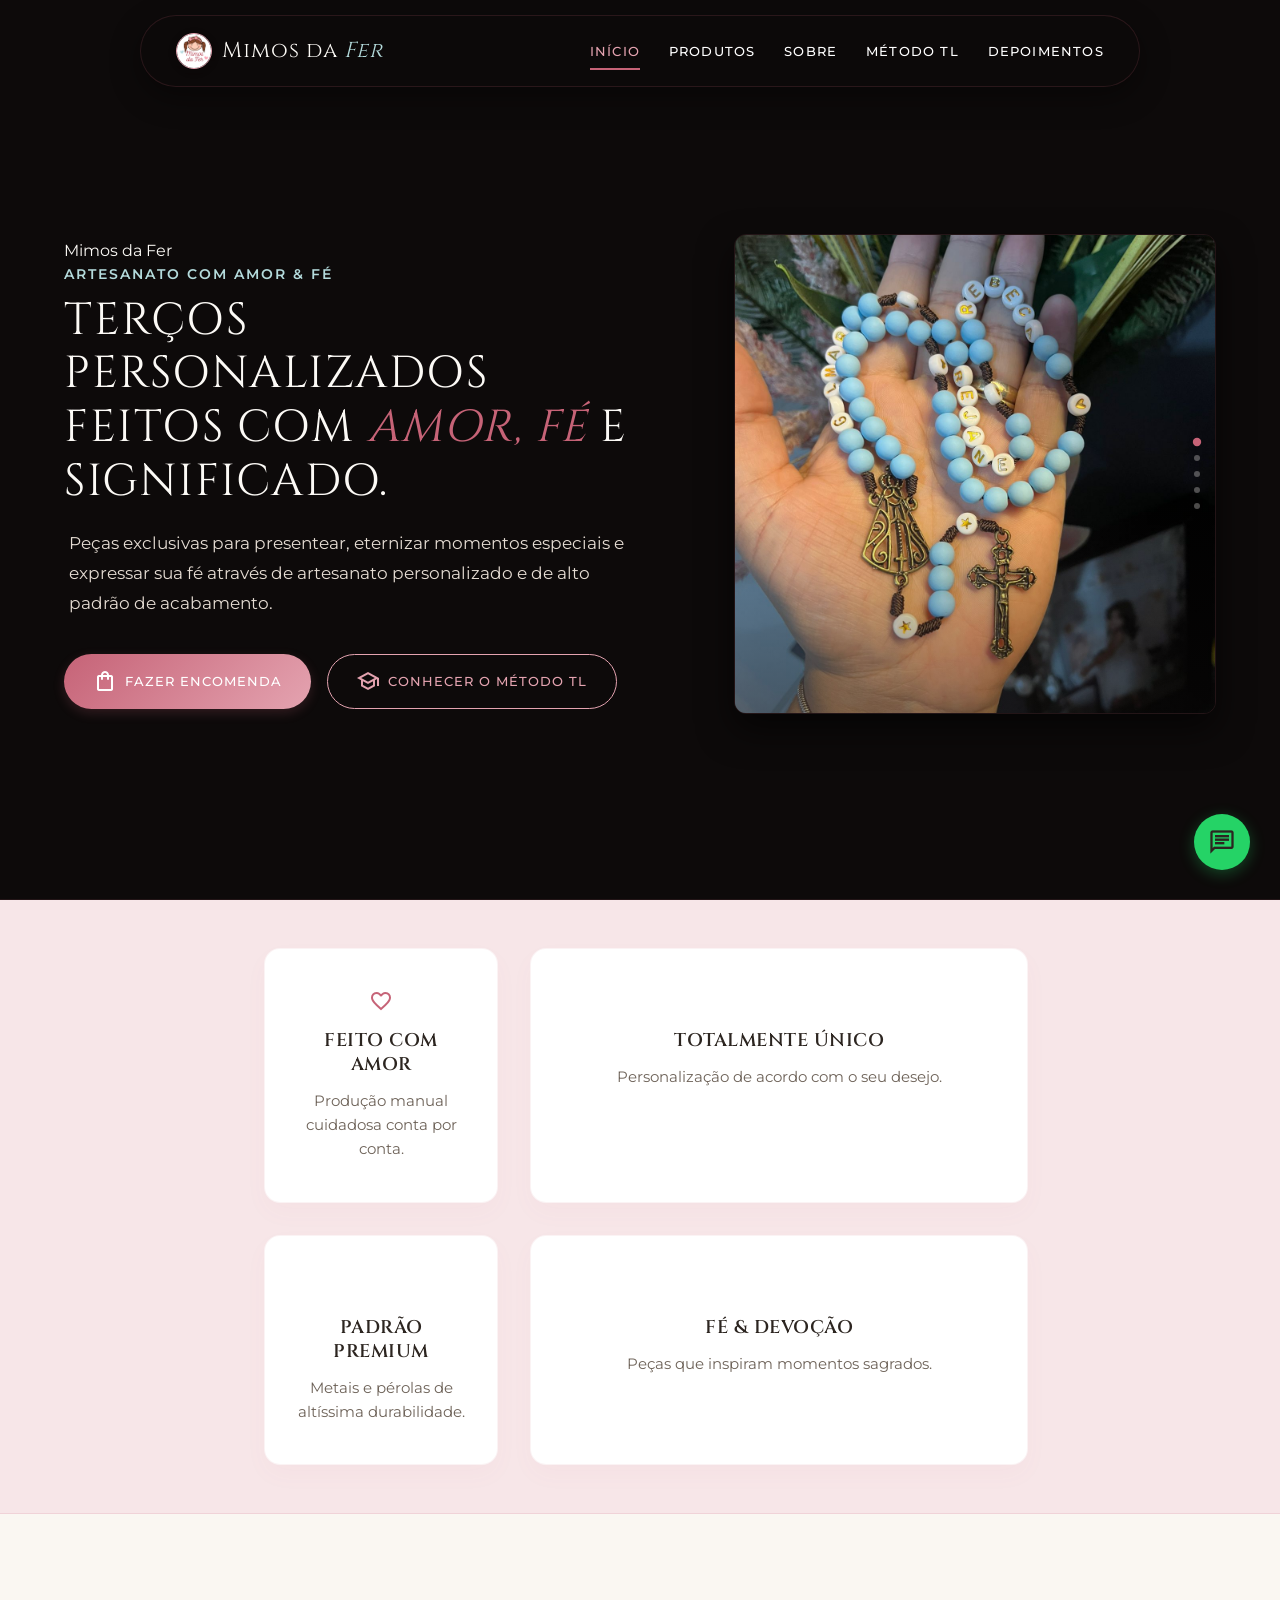
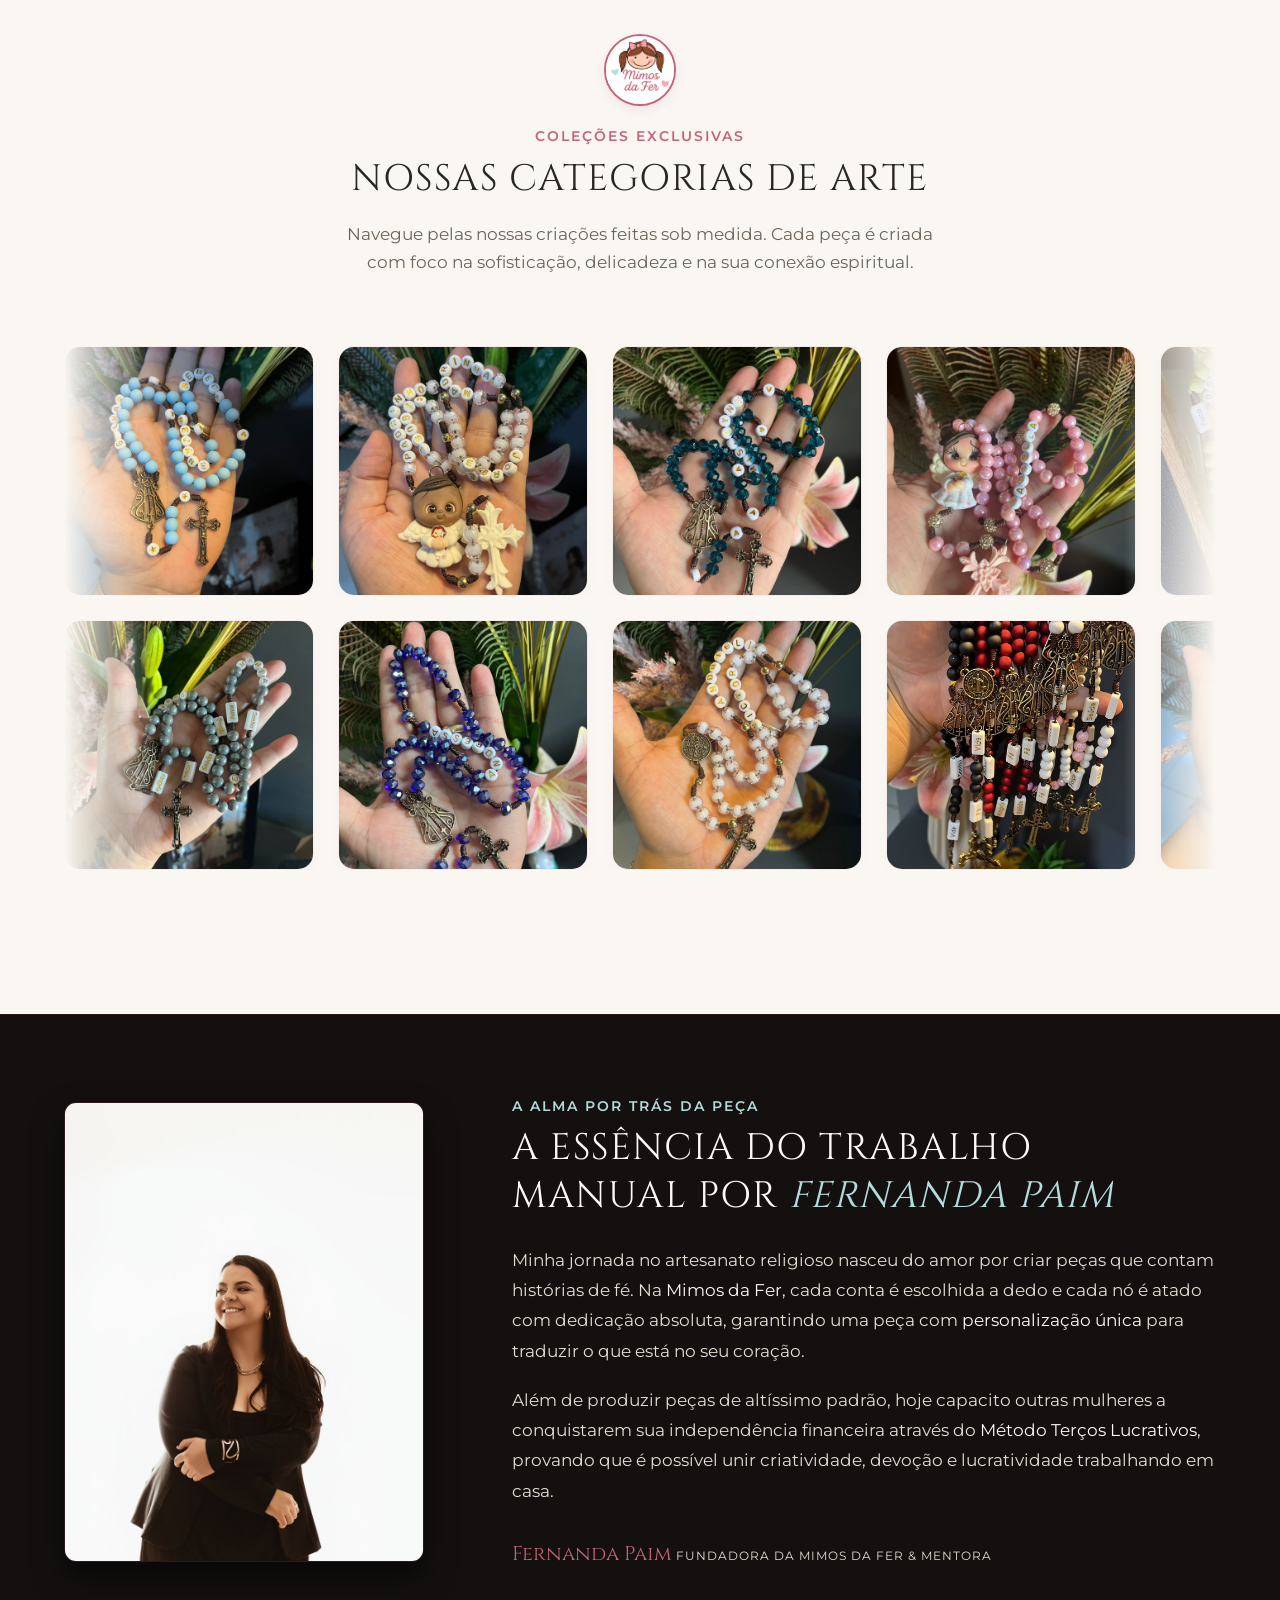
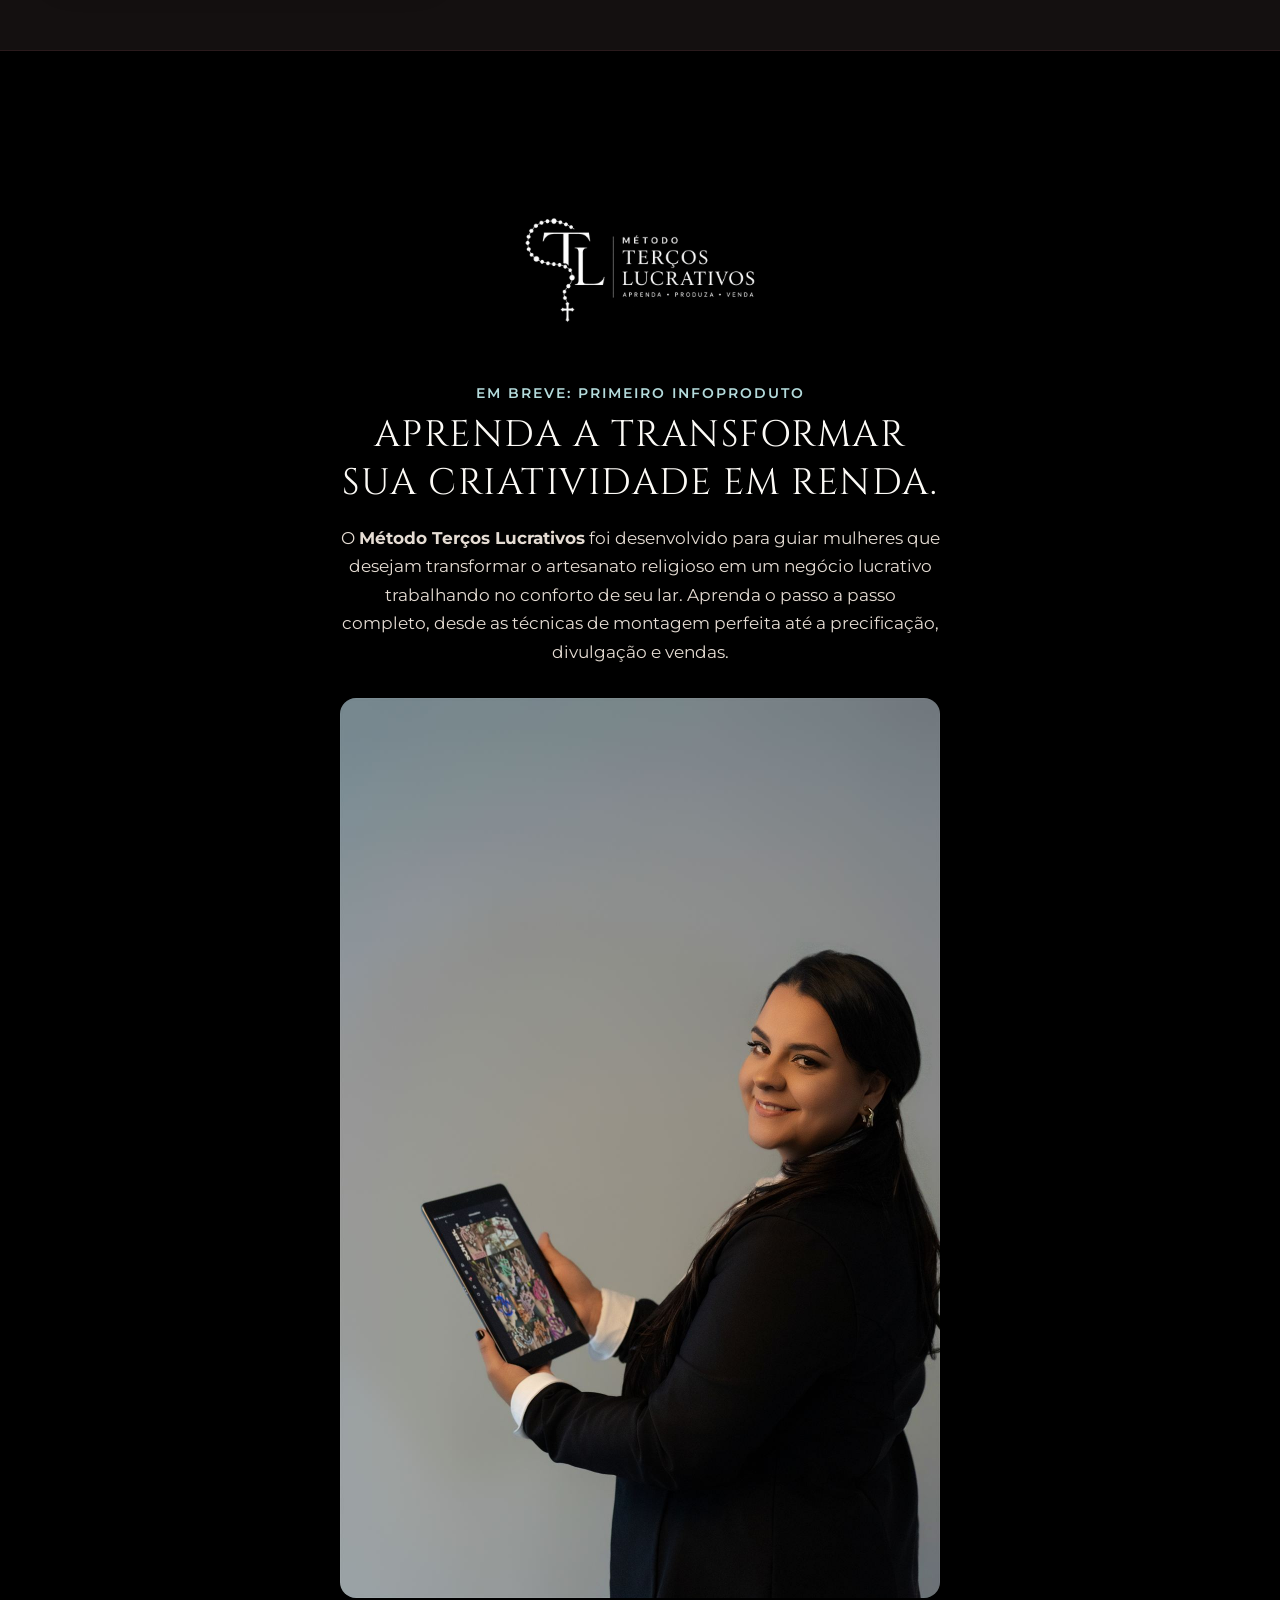
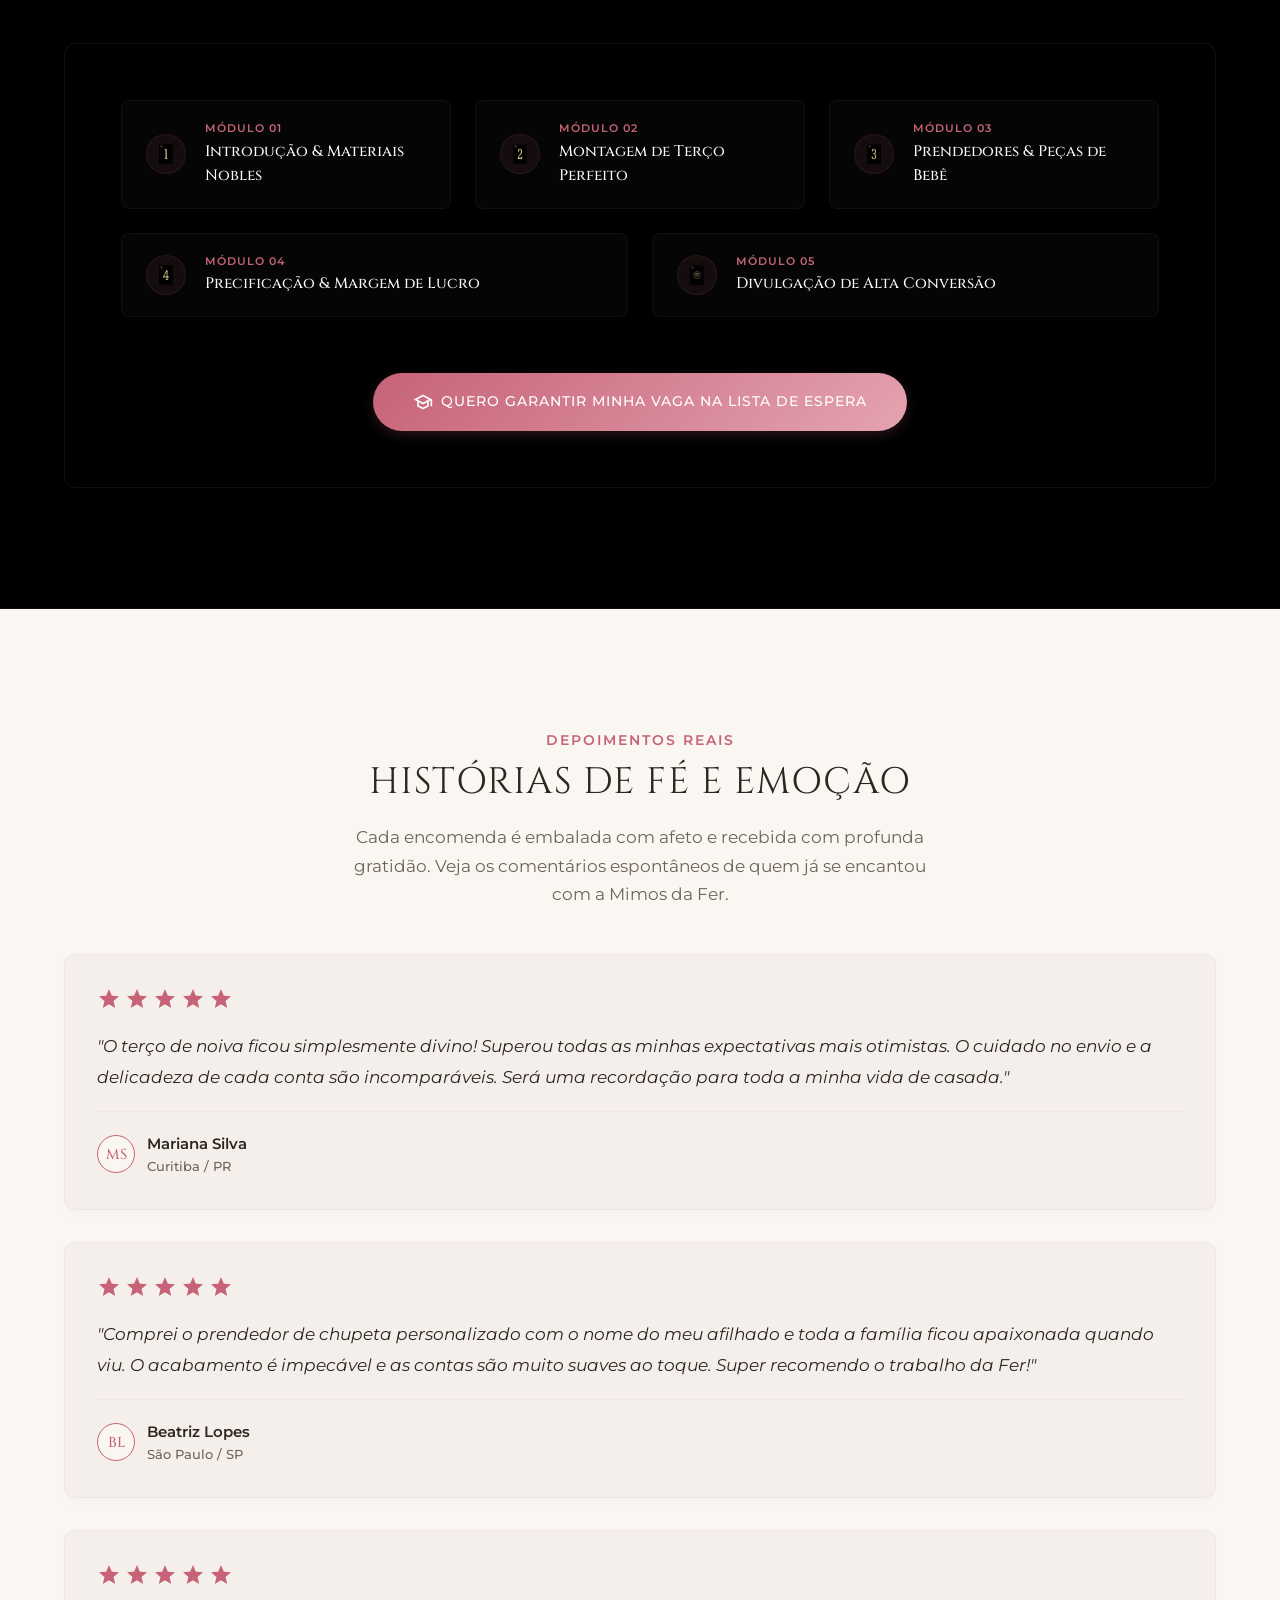
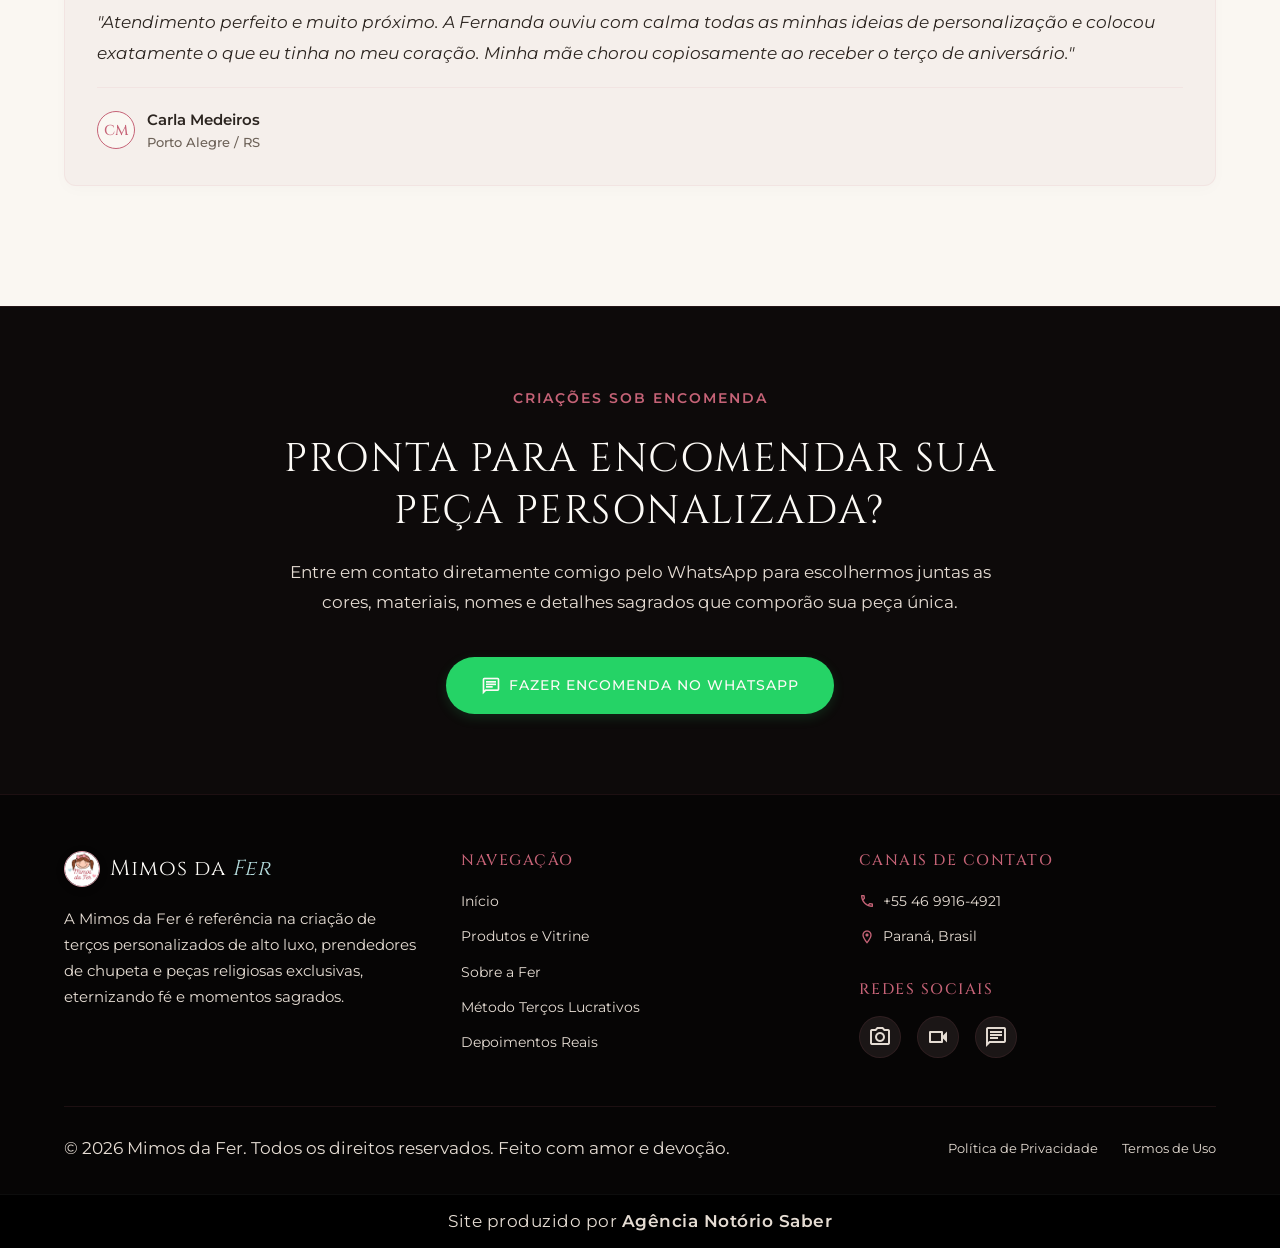
==== commit d0dc7cbc: "Corrige encoding quebrando layout e limita tamanho maximo das novas fotos" ====
--- a/index.html
+++ b/index.html
@@ -81,19 +81,19 @@
         <div class="hero-carousel-container" id="hero-carousel">
           <div class="hero-carousel-wrapper">
             <div class="hero-carousel-slide">
-              <img src="fotos ter�os/WhatsApp Image 2026-05-26 at 15.38.07.jpeg" alt="Terço de Noiva Clássico em Pérolas">
+              <img src="WhatsApp Image 2026-05-26 at 15.38.07.jpeg" alt="Terço de Noiva Clássico em Pérolas">
             </div>
             <div class="hero-carousel-slide">
-              <img src="fotos ter�os/WhatsApp Image 2026-05-26 at 15.38.08.jpeg" alt="Terço de Devoção Especial">
+              <img src="WhatsApp Image 2026-05-26 at 15.38.08.jpeg" alt="Terço de Devoção Especial">
             </div>
             <div class="hero-carousel-slide">
-              <img src="fotos ter�os/WhatsApp Image 2026-05-26 at 15.38.06.jpeg" alt="Terço Dourado Luxo com Nome">
+              <img src="WhatsApp Image 2026-05-26 at 15.38.06.jpeg" alt="Terço Dourado Luxo com Nome">
             </div>
             <div class="hero-carousel-slide">
-              <img src="fotos ter�os/WhatsApp Image 2026-05-26 at 15.40.46.jpeg" alt="Rosário Especial de Família">
+              <img src="WhatsApp Image 2026-05-26 at 15.40.46.jpeg" alt="Rosário Especial de Família">
             </div>
             <div class="hero-carousel-slide">
-              <img src="fotos ter�os/WhatsApp Image 2026-05-26 at 15.38.08 (2).jpeg" alt="Terço Premium Delicado">
+              <img src="WhatsApp Image 2026-05-26 at 15.38.08 (2).jpeg" alt="Terço Premium Delicado">
             </div>
           </div>
           <div class="hero-carousel-dots">
@@ -155,77 +155,77 @@
             
             <!-- Slide 1 -->
             <div class="marquee-slide zoom-trigger" data-caption="Terço de Noiva Clássico em Pérolas">
-              <img src="fotos ter�os/WhatsApp Image 2026-05-26 at 15.38.07.jpeg" alt="Terço de Noiva Clássico" class="marquee-img">
+              <img src="WhatsApp Image 2026-05-26 at 15.38.07.jpeg" alt="Terço de Noiva Clássico" class="marquee-img">
               <div class="marquee-overlay">
                 <span class="marquee-zoom-icon"><span class="material-icons-outlined">zoom_in</span></span>
               </div>
             </div>
             <!-- Slide 2 -->
             <div class="marquee-slide zoom-trigger" data-caption="Terço Dourado Luxo com Nome Personalizado">
-              <img src="fotos ter�os/WhatsApp Image 2026-05-26 at 15.38.06.jpeg" alt="Terço Dourado Luxo" class="marquee-img">
+              <img src="WhatsApp Image 2026-05-26 at 15.38.06.jpeg" alt="Terço Dourado Luxo" class="marquee-img">
               <div class="marquee-overlay">
                 <span class="marquee-zoom-icon"><span class="material-icons-outlined">zoom_in</span></span>
               </div>
             </div>
             <!-- Slide 3 -->
             <div class="marquee-slide zoom-trigger" data-caption="Terço de Parede Imponente em Madeira">
-              <img src="fotos ter�os/WhatsApp Image 2026-05-26 at 15.38.08 (1).jpeg" alt="Terço de Parede" class="marquee-img">
+              <img src="WhatsApp Image 2026-05-26 at 15.38.08 (1).jpeg" alt="Terço de Parede" class="marquee-img">
               <div class="marquee-overlay">
                 <span class="marquee-zoom-icon"><span class="material-icons-outlined">zoom_in</span></span>
               </div>
             </div>
             <!-- Slide 4 -->
             <div class="marquee-slide zoom-trigger" data-caption="Prendedor de Chupeta Luxo Dourado">
-              <img src="fotos ter�os/WhatsApp Image 2026-05-26 at 15.38.09 (1).jpeg" alt="Prendedor de Chupeta Luxo" class="marquee-img">
+              <img src="WhatsApp Image 2026-05-26 at 15.38.09 (1).jpeg" alt="Prendedor de Chupeta Luxo" class="marquee-img">
               <div class="marquee-overlay">
                 <span class="marquee-zoom-icon"><span class="material-icons-outlined">zoom_in</span></span>
               </div>
             </div>
             <!-- Slide 5 -->
             <div class="marquee-slide zoom-trigger" data-caption="Terço Infantil Anjinho da Guarda">
-              <img src="fotos ter�os/WhatsApp Image 2026-05-26 at 15.38.10.jpeg" alt="Terço Infantil Anjinho" class="marquee-img">
+              <img src="WhatsApp Image 2026-05-26 at 15.38.10.jpeg" alt="Terço Infantil Anjinho" class="marquee-img">
               <div class="marquee-overlay">
                 <span class="marquee-zoom-icon"><span class="material-icons-outlined">zoom_in</span></span>
               </div>
             </div>
             <!-- Slide 6 -->
             <div class="marquee-slide zoom-trigger" data-caption="Lembrancinha de Batismo Sagrada">
-              <img src="fotos ter�os/WhatsApp Image 2026-05-26 at 15.38.11 (1).jpeg" alt="Lembrancinha de Batismo" class="marquee-img">
+              <img src="WhatsApp Image 2026-05-26 at 15.38.11 (1).jpeg" alt="Lembrancinha de Batismo" class="marquee-img">
               <div class="marquee-overlay">
                 <span class="marquee-zoom-icon"><span class="material-icons-outlined">zoom_in</span></span>
               </div>
             </div>
             <!-- Slide 7 -->
             <div class="marquee-slide zoom-trigger" data-caption="Terço Premium Delicado com Cristais">
-              <img src="fotos ter�os/WhatsApp Image 2026-05-26 at 15.38.11 (3).jpeg" alt="Terço Premium Delicado" class="marquee-img">
+              <img src="WhatsApp Image 2026-05-26 at 15.38.11 (3).jpeg" alt="Terço Premium Delicado" class="marquee-img">
               <div class="marquee-overlay">
                 <span class="marquee-zoom-icon"><span class="material-icons-outlined">zoom_in</span></span>
               </div>
             </div>
             <!-- Slide 8 -->
             <div class="marquee-slide zoom-trigger" data-caption="Terço Premium com Entremeio Cravejado">
-              <img src="fotos ter�os/WhatsApp Image 2026-05-26 at 15.38.07 (2).jpeg" alt="Terço Premium Entremeio" class="marquee-img">
+              <img src="WhatsApp Image 2026-05-26 at 15.38.07 (2).jpeg" alt="Terço Premium Entremeio" class="marquee-img">
               <div class="marquee-overlay">
                 <span class="marquee-zoom-icon"><span class="material-icons-outlined">zoom_in</span></span>
               </div>
             </div>
             <!-- Slide 9 -->
             <div class="marquee-slide zoom-trigger" data-caption="Prendedor de Chupeta Rosé com Nome">
-              <img src="fotos ter�os/WhatsApp Image 2026-05-26 at 15.38.09 (3).jpeg" alt="Prendedor Rosé com Nome" class="marquee-img">
+              <img src="WhatsApp Image 2026-05-26 at 15.38.09 (3).jpeg" alt="Prendedor Rosé com Nome" class="marquee-img">
               <div class="marquee-overlay">
                 <span class="marquee-zoom-icon"><span class="material-icons-outlined">zoom_in</span></span>
               </div>
             </div>
             <!-- Slide 10 -->
             <div class="marquee-slide zoom-trigger" data-caption="Terço Infantil Delicado de Pérolas">
-              <img src="fotos ter�os/WhatsApp Image 2026-05-26 at 15.38.11 (4).jpeg" alt="Terço Infantil Delicado" class="marquee-img">
+              <img src="WhatsApp Image 2026-05-26 at 15.38.11 (4).jpeg" alt="Terço Infantil Delicado" class="marquee-img">
               <div class="marquee-overlay">
                 <span class="marquee-zoom-icon"><span class="material-icons-outlined">zoom_in</span></span>
               </div>
             </div>
             <!-- Slide 11 -->
             <div class="marquee-slide zoom-trigger" data-caption="Rosário de Família Prateado com Nome">
-              <img src="fotos ter�os/WhatsApp Image 2026-05-26 at 15.40.46 (1).jpeg" alt="Rosário Prateado" class="marquee-img">
+              <img src="WhatsApp Image 2026-05-26 at 15.40.46 (1).jpeg" alt="Rosário Prateado" class="marquee-img">
               <div class="marquee-overlay">
                 <span class="marquee-zoom-icon"><span class="material-icons-outlined">zoom_in</span></span>
               </div>
@@ -233,67 +233,67 @@
 
             <!-- --- DUPLICATA EXATA PARA LOOP INFINITO SEM EMENDAS --- -->
             <div class="marquee-slide zoom-trigger" data-caption="Terço de Noiva Clássico em Pérolas">
-              <img src="fotos ter�os/WhatsApp Image 2026-05-26 at 15.38.07.jpeg" alt="Terço de Noiva Clássico" class="marquee-img">
+              <img src="WhatsApp Image 2026-05-26 at 15.38.07.jpeg" alt="Terço de Noiva Clássico" class="marquee-img">
               <div class="marquee-overlay">
                 <span class="marquee-zoom-icon"><span class="material-icons-outlined">zoom_in</span></span>
               </div>
             </div>
             <div class="marquee-slide zoom-trigger" data-caption="Terço Dourado Luxo com Nome Personalizado">
-              <img src="fotos ter�os/WhatsApp Image 2026-05-26 at 15.38.06.jpeg" alt="Terço Dourado Luxo" class="marquee-img">
+              <img src="WhatsApp Image 2026-05-26 at 15.38.06.jpeg" alt="Terço Dourado Luxo" class="marquee-img">
               <div class="marquee-overlay">
                 <span class="marquee-zoom-icon"><span class="material-icons-outlined">zoom_in</span></span>
               </div>
             </div>
             <div class="marquee-slide zoom-trigger" data-caption="Terço de Parede Imponente em Madeira">
-              <img src="fotos ter�os/WhatsApp Image 2026-05-26 at 15.38.08 (1).jpeg" alt="Terço de Parede" class="marquee-img">
+              <img src="WhatsApp Image 2026-05-26 at 15.38.08 (1).jpeg" alt="Terço de Parede" class="marquee-img">
               <div class="marquee-overlay">
                 <span class="marquee-zoom-icon"><span class="material-icons-outlined">zoom_in</span></span>
               </div>
             </div>
             <div class="marquee-slide zoom-trigger" data-caption="Prendedor de Chupeta Luxo Dourado">
-              <img src="fotos ter�os/WhatsApp Image 2026-05-26 at 15.38.09 (1).jpeg" alt="Prendedor de Chupeta Luxo" class="marquee-img">
+              <img src="WhatsApp Image 2026-05-26 at 15.38.09 (1).jpeg" alt="Prendedor de Chupeta Luxo" class="marquee-img">
               <div class="marquee-overlay">
                 <span class="marquee-zoom-icon"><span class="material-icons-outlined">zoom_in</span></span>
               </div>
             </div>
             <div class="marquee-slide zoom-trigger" data-caption="Terço Infantil Anjinho da Guarda">
-              <img src="fotos ter�os/WhatsApp Image 2026-05-26 at 15.38.10.jpeg" alt="Terço Infantil Anjinho" class="marquee-img">
+              <img src="WhatsApp Image 2026-05-26 at 15.38.10.jpeg" alt="Terço Infantil Anjinho" class="marquee-img">
               <div class="marquee-overlay">
                 <span class="marquee-zoom-icon"><span class="material-icons-outlined">zoom_in</span></span>
               </div>
             </div>
             <div class="marquee-slide zoom-trigger" data-caption="Lembrancinha de Batismo Sagrada">
-              <img src="fotos ter�os/WhatsApp Image 2026-05-26 at 15.38.11 (1).jpeg" alt="Lembrancinha de Batismo" class="marquee-img">
+              <img src="WhatsApp Image 2026-05-26 at 15.38.11 (1).jpeg" alt="Lembrancinha de Batismo" class="marquee-img">
               <div class="marquee-overlay">
                 <span class="marquee-zoom-icon"><span class="material-icons-outlined">zoom_in</span></span>
               </div>
             </div>
             <div class="marquee-slide zoom-trigger" data-caption="Terço Premium Delicado com Cristais">
-              <img src="fotos ter�os/WhatsApp Image 2026-05-26 at 15.38.11 (3).jpeg" alt="Terço Premium Delicado" class="marquee-img">
+              <img src="WhatsApp Image 2026-05-26 at 15.38.11 (3).jpeg" alt="Terço Premium Delicado" class="marquee-img">
               <div class="marquee-overlay">
                 <span class="marquee-zoom-icon"><span class="material-icons-outlined">zoom_in</span></span>
               </div>
             </div>
             <div class="marquee-slide zoom-trigger" data-caption="Terço Premium com Entremeio Cravejado">
-              <img src="fotos ter�os/WhatsApp Image 2026-05-26 at 15.38.07 (2).jpeg" alt="Terço Premium Entremeio" class="marquee-img">
+              <img src="WhatsApp Image 2026-05-26 at 15.38.07 (2).jpeg" alt="Terço Premium Entremeio" class="marquee-img">
               <div class="marquee-overlay">
                 <span class="marquee-zoom-icon"><span class="material-icons-outlined">zoom_in</span></span>
               </div>
             </div>
             <div class="marquee-slide zoom-trigger" data-caption="Prendedor de Chupeta Rosé com Nome">
-              <img src="fotos ter�os/WhatsApp Image 2026-05-26 at 15.38.09 (3).jpeg" alt="Prendedor Rosé com Nome" class="marquee-img">
+              <img src="WhatsApp Image 2026-05-26 at 15.38.09 (3).jpeg" alt="Prendedor Rosé com Nome" class="marquee-img">
               <div class="marquee-overlay">
                 <span class="marquee-zoom-icon"><span class="material-icons-outlined">zoom_in</span></span>
               </div>
             </div>
             <div class="marquee-slide zoom-trigger" data-caption="Terço Infantil Delicado de Pérolas">
-              <img src="fotos ter�os/WhatsApp Image 2026-05-26 at 15.38.11 (4).jpeg" alt="Terço Infantil Delicado" class="marquee-img">
+              <img src="WhatsApp Image 2026-05-26 at 15.38.11 (4).jpeg" alt="Terço Infantil Delicado" class="marquee-img">
               <div class="marquee-overlay">
                 <span class="marquee-zoom-icon"><span class="material-icons-outlined">zoom_in</span></span>
               </div>
             </div>
             <div class="marquee-slide zoom-trigger" data-caption="Rosário de Família Prateado com Nome">
-              <img src="fotos ter�os/WhatsApp Image 2026-05-26 at 15.40.46 (1).jpeg" alt="Rosário Prateado" class="marquee-img">
+              <img src="WhatsApp Image 2026-05-26 at 15.40.46 (1).jpeg" alt="Rosário Prateado" class="marquee-img">
               <div class="marquee-overlay">
                 <span class="marquee-zoom-icon"><span class="material-icons-outlined">zoom_in</span></span>
               </div>
@@ -308,70 +308,70 @@
             
             <!-- Slide 1 -->
             <div class="marquee-slide zoom-trigger" data-caption="Terço de Devoção Especial em Contas Cinzas">
-              <img src="fotos ter�os/WhatsApp Image 2026-05-26 at 15.38.08.jpeg" alt="Terço de Devoção Cinza" class="marquee-img">
+              <img src="WhatsApp Image 2026-05-26 at 15.38.08.jpeg" alt="Terço de Devoção Cinza" class="marquee-img">
               <div class="marquee-overlay">
                 <span class="marquee-zoom-icon"><span class="material-icons-outlined">zoom_in</span></span>
               </div>
             </div>
             <!-- Slide 2 -->
             <div class="marquee-slide zoom-trigger" data-caption="Terço Premium Delicado de Oração">
-              <img src="fotos ter�os/WhatsApp Image 2026-05-26 at 15.38.08 (2).jpeg" alt="Terço Premium Delicado" class="marquee-img">
+              <img src="WhatsApp Image 2026-05-26 at 15.38.08 (2).jpeg" alt="Terço Premium Delicado" class="marquee-img">
               <div class="marquee-overlay">
                 <span class="marquee-zoom-icon"><span class="material-icons-outlined">zoom_in</span></span>
               </div>
             </div>
             <!-- Slide 3 -->
             <div class="marquee-slide zoom-trigger" data-caption="Prendedor de Chupeta Personalizado Delicado">
-              <img src="fotos ter�os/WhatsApp Image 2026-05-26 at 15.38.09.jpeg" alt="Prendedor Personalizado" class="marquee-img">
+              <img src="WhatsApp Image 2026-05-26 at 15.38.09.jpeg" alt="Prendedor Personalizado" class="marquee-img">
               <div class="marquee-overlay">
                 <span class="marquee-zoom-icon"><span class="material-icons-outlined">zoom_in</span></span>
               </div>
             </div>
             <!-- Slide 4 -->
             <div class="marquee-slide zoom-trigger" data-caption="Prendedor de Chupeta Luxo com Laço Rosa">
-              <img src="fotos ter�os/WhatsApp Image 2026-05-26 at 15.38.09 (2).jpeg" alt="Prendedor com Laço" class="marquee-img">
+              <img src="WhatsApp Image 2026-05-26 at 15.38.09 (2).jpeg" alt="Prendedor com Laço" class="marquee-img">
               <div class="marquee-overlay">
                 <span class="marquee-zoom-icon"><span class="material-icons-outlined">zoom_in</span></span>
               </div>
             </div>
             <!-- Slide 5 -->
             <div class="marquee-slide zoom-trigger" data-caption="Prendedor Infantil com Nome e Pérolas">
-              <img src="fotos ter�os/WhatsApp Image 2026-05-26 at 15.38.10 (1).jpeg" alt="Prendedor Infantil com Nome" class="marquee-img">
+              <img src="WhatsApp Image 2026-05-26 at 15.38.10 (1).jpeg" alt="Prendedor Infantil com Nome" class="marquee-img">
               <div class="marquee-overlay">
                 <span class="marquee-zoom-icon"><span class="material-icons-outlined">zoom_in</span></span>
               </div>
             </div>
             <!-- Slide 6 -->
             <div class="marquee-slide zoom-trigger" data-caption="Terço Infantil Clássico do Anjinho">
-              <img src="fotos ter�os/WhatsApp Image 2026-05-26 at 15.38.11.jpeg" alt="Terço Infantil Clássico" class="marquee-img">
+              <img src="WhatsApp Image 2026-05-26 at 15.38.11.jpeg" alt="Terço Infantil Clássico" class="marquee-img">
               <div class="marquee-overlay">
                 <span class="marquee-zoom-icon"><span class="material-icons-outlined">zoom_in</span></span>
               </div>
             </div>
             <!-- Slide 7 -->
             <div class="marquee-slide zoom-trigger" data-caption="Terço com Contas Brilhantes e Cruz Trabalhada">
-              <img src="fotos ter�os/WhatsApp Image 2026-05-26 at 15.38.11 (2).jpeg" alt="Terço Contas Brilhantes" class="marquee-img">
+              <img src="WhatsApp Image 2026-05-26 at 15.38.11 (2).jpeg" alt="Terço Contas Brilhantes" class="marquee-img">
               <div class="marquee-overlay">
                 <span class="marquee-zoom-icon"><span class="material-icons-outlined">zoom_in</span></span>
               </div>
             </div>
             <!-- Slide 8 -->
             <div class="marquee-slide zoom-trigger" data-caption="Rosário Especial de Família com Crucifixo Duplo">
-              <img src="fotos ter�os/WhatsApp Image 2026-05-26 at 15.40.46.jpeg" alt="Rosário Especial Família" class="marquee-img">
+              <img src="WhatsApp Image 2026-05-26 at 15.40.46.jpeg" alt="Rosário Especial Família" class="marquee-img">
               <div class="marquee-overlay">
                 <span class="marquee-zoom-icon"><span class="material-icons-outlined">zoom_in</span></span>
               </div>
             </div>
             <!-- Slide 9 -->
             <div class="marquee-slide zoom-trigger" data-caption="Terço de Devoção Clássico de Pérolas">
-              <img src="fotos ter�os/WhatsApp Image 2026-05-26 at 15.40.46 (2).jpeg" alt="Terço Devoção Pérolas" class="marquee-img">
+              <img src="WhatsApp Image 2026-05-26 at 15.40.46 (2).jpeg" alt="Terço Devoção Pérolas" class="marquee-img">
               <div class="marquee-overlay">
                 <span class="marquee-zoom-icon"><span class="material-icons-outlined">zoom_in</span></span>
               </div>
             </div>
             <!-- Slide 10 -->
             <div class="marquee-slide zoom-trigger" data-caption="Prendedor de Chupeta Dourado Personalizado">
-              <img src="fotos ter�os/WhatsApp Image 2026-05-26 at 15.38.07 (1).jpeg" alt="Prendedor Dourado Personalizado" class="marquee-img">
+              <img src="WhatsApp Image 2026-05-26 at 15.38.07 (1).jpeg" alt="Prendedor Dourado Personalizado" class="marquee-img">
               <div class="marquee-overlay">
                 <span class="marquee-zoom-icon"><span class="material-icons-outlined">zoom_in</span></span>
               </div>
@@ -379,61 +379,61 @@
 
             <!-- --- DUPLICATA EXATA PARA LOOP INFINITO SEM EMENDAS --- -->
             <div class="marquee-slide zoom-trigger" data-caption="Terço de Devoção Especial em Contas Cinzas">
-              <img src="fotos ter�os/WhatsApp Image 2026-05-26 at 15.38.08.jpeg" alt="Terço de Devoção Cinza" class="marquee-img">
+              <img src="WhatsApp Image 2026-05-26 at 15.38.08.jpeg" alt="Terço de Devoção Cinza" class="marquee-img">
               <div class="marquee-overlay">
                 <span class="marquee-zoom-icon"><span class="material-icons-outlined">zoom_in</span></span>
               </div>
             </div>
             <div class="marquee-slide zoom-trigger" data-caption="Terço Premium Delicado de Oração">
-              <img src="fotos ter�os/WhatsApp Image 2026-05-26 at 15.38.08 (2).jpeg" alt="Terço Premium Delicado" class="marquee-img">
+              <img src="WhatsApp Image 2026-05-26 at 15.38.08 (2).jpeg" alt="Terço Premium Delicado" class="marquee-img">
               <div class="marquee-overlay">
                 <span class="marquee-zoom-icon"><span class="material-icons-outlined">zoom_in</span></span>
               </div>
             </div>
             <div class="marquee-slide zoom-trigger" data-caption="Prendedor de Chupeta Personalizado Delicado">
-              <img src="fotos ter�os/WhatsApp Image 2026-05-26 at 15.38.09.jpeg" alt="Prendedor Personalizado" class="marquee-img">
+              <img src="WhatsApp Image 2026-05-26 at 15.38.09.jpeg" alt="Prendedor Personalizado" class="marquee-img">
               <div class="marquee-overlay">
                 <span class="marquee-zoom-icon"><span class="material-icons-outlined">zoom_in</span></span>
               </div>
             </div>
             <div class="marquee-slide zoom-trigger" data-caption="Prendedor de Chupeta Luxo com Laço Rosa">
-              <img src="fotos ter�os/WhatsApp Image 2026-05-26 at 15.38.09 (2).jpeg" alt="Prendedor com Laço" class="marquee-img">
+              <img src="WhatsApp Image 2026-05-26 at 15.38.09 (2).jpeg" alt="Prendedor com Laço" class="marquee-img">
               <div class="marquee-overlay">
                 <span class="marquee-zoom-icon"><span class="material-icons-outlined">zoom_in</span></span>
               </div>
             </div>
             <div class="marquee-slide zoom-trigger" data-caption="Prendedor Infantil com Nome e Pérolas">
-              <img src="fotos ter�os/WhatsApp Image 2026-05-26 at 15.38.10 (1).jpeg" alt="Prendedor Infantil com Nome" class="marquee-img">
+              <img src="WhatsApp Image 2026-05-26 at 15.38.10 (1).jpeg" alt="Prendedor Infantil com Nome" class="marquee-img">
               <div class="marquee-overlay">
                 <span class="marquee-zoom-icon"><span class="material-icons-outlined">zoom_in</span></span>
               </div>
             </div>
             <div class="marquee-slide zoom-trigger" data-caption="Terço Infantil Clássico do Anjinho">
-              <img src="fotos ter�os/WhatsApp Image 2026-05-26 at 15.38.11.jpeg" alt="Terço Infantil Clássico" class="marquee-img">
+              <img src="WhatsApp Image 2026-05-26 at 15.38.11.jpeg" alt="Terço Infantil Clássico" class="marquee-img">
               <div class="marquee-overlay">
                 <span class="marquee-zoom-icon"><span class="material-icons-outlined">zoom_in</span></span>
               </div>
             </div>
             <div class="marquee-slide zoom-trigger" data-caption="Terço com Contas Brilhantes e Cruz Trabalhada">
-              <img src="fotos ter�os/WhatsApp Image 2026-05-26 at 15.38.11 (2).jpeg" alt="Terço Contas Brilhantes" class="marquee-img">
+              <img src="WhatsApp Image 2026-05-26 at 15.38.11 (2).jpeg" alt="Terço Contas Brilhantes" class="marquee-img">
               <div class="marquee-overlay">
                 <span class="marquee-zoom-icon"><span class="material-icons-outlined">zoom_in</span></span>
               </div>
             </div>
             <div class="marquee-slide zoom-trigger" data-caption="Rosário Especial de Família com Crucifixo Duplo">
-              <img src="fotos ter�os/WhatsApp Image 2026-05-26 at 15.40.46.jpeg" alt="Rosário Especial Família" class="marquee-img">
+              <img src="WhatsApp Image 2026-05-26 at 15.40.46.jpeg" alt="Rosário Especial Família" class="marquee-img">
               <div class="marquee-overlay">
                 <span class="marquee-zoom-icon"><span class="material-icons-outlined">zoom_in</span></span>
               </div>
             </div>
             <div class="marquee-slide zoom-trigger" data-caption="Terço de Devoção Clássico de Pérolas">
-              <img src="fotos ter�os/WhatsApp Image 2026-05-26 at 15.40.46 (2).jpeg" alt="Terço Devoção Pérolas" class="marquee-img">
+              <img src="WhatsApp Image 2026-05-26 at 15.40.46 (2).jpeg" alt="Terço Devoção Pérolas" class="marquee-img">
               <div class="marquee-overlay">
                 <span class="marquee-zoom-icon"><span class="material-icons-outlined">zoom_in</span></span>
               </div>
             </div>
             <div class="marquee-slide zoom-trigger" data-caption="Prendedor de Chupeta Dourado Personalizado">
-              <img src="fotos ter�os/WhatsApp Image 2026-05-26 at 15.38.07 (1).jpeg" alt="Prendedor Dourado Personalizado" class="marquee-img">
+              <img src="WhatsApp Image 2026-05-26 at 15.38.07 (1).jpeg" alt="Prendedor Dourado Personalizado" class="marquee-img">
               <div class="marquee-overlay">
                 <span class="marquee-zoom-icon"><span class="material-icons-outlined">zoom_in</span></span>
               </div>
@@ -454,7 +454,7 @@
 
         <div class="about-visual reveal">
           <div class="about-img-frame">
-            <!-- USANDO A FOTO REAL DA FERNANDA DO WORKSPACE -->
+            <!-- USANDO A FOTO REAL DA FERNANDA OTMIZADA -->
             <img src="img/IMG_7768.jpg" alt="Fernanda Paim da Mimos da Fer" class="about-img">
           </div>
         </div>
@@ -487,20 +487,18 @@
   <section class="section section-dark" id="metodo-tl" style="border-top: none;">
     <div class="container">
       
-      <!-- Cabeçalho de Alta Elegância -->
-      <div class="row align-items-center mb-5 reveal">
-        <div class="col-md-6 mb-4 mb-md-0" data-aos="fade-right">
-          <img src="img/IMG_7998.jpg" alt="Fernanda Paim Método TL" class="img-fluid rounded shadow-lg" style="width: 100%; border-radius: 12px;">
-        </div>
-        <div class="col-md-6 text-md-start text-center" data-aos="fade-left">
-          <div class="section-logo-container" style="margin-bottom: 1.5rem;">
-            <img src="logo.jpeg" alt="Logo Método Terços Lucrativos" class="mtl-section-logo" style="max-width: 280px; height: auto; display: inline-block; border-radius: 8px;">
-          </div>
-          <span class="section-tag" style="justify-content: flex-start; display: inline-flex; margin-bottom: 1rem;">Em Breve: Primeiro Infoproduto</span>
-          <h2 class="section-title" style="text-align: left; margin-bottom: 1rem;">Aprenda a transformar sua <span>criatividade em renda</span>.</h2>
-          <p class="section-subtitle" style="text-align: left; max-width: 100%; margin: 0;">
-            O <strong>Método Terços Lucrativos</strong> foi desenvolvido para guiar mulheres que desejam transformar o artesanato religioso em um negócio lucrativo trabalhando no conforto de seu lar. Aprenda o passo a passo completo, desde as técnicas de montagem perfeita até a precificação, divulgação e vendas.
-          </p>
+      <!-- Cabeçalho Centrado de Alta Elegância -->
+      <div class="section-header reveal">
+        <div class="section-logo-container" style="margin-bottom: 1.5rem;">
+          <img src="logo.jpeg" alt="Logo Método Terços Lucrativos" class="mtl-section-logo" style="max-width: 280px; height: auto; display: block; margin: 0 auto; border-radius: 8px;">
+        </div>
+        <span class="section-tag">Em Breve: Primeiro Infoproduto</span>
+        <h2 class="section-title">Aprenda a transformar sua <span>criatividade em renda</span>.</h2>
+        <p class="section-subtitle" style="max-width: 750px; margin: 0 auto;">
+          O <strong>Método Terços Lucrativos</strong> foi desenvolvido para guiar mulheres que desejam transformar o artesanato religioso em um negócio lucrativo trabalhando no conforto de seu lar. Aprenda o passo a passo completo, desde as técnicas de montagem perfeita até a precificação, divulgação e vendas.
+        </p>
+        <div style="margin-top: 2rem;">
+          <img src="img/IMG_7998.jpg" alt="Fernanda Paim Método TL" style="width: 100%; max-width: 600px; height: auto; border-radius: 16px; box-shadow: 0 10px 30px rgba(0,0,0,0.3); margin: 0 auto; display: block;">
         </div>
       </div>
 
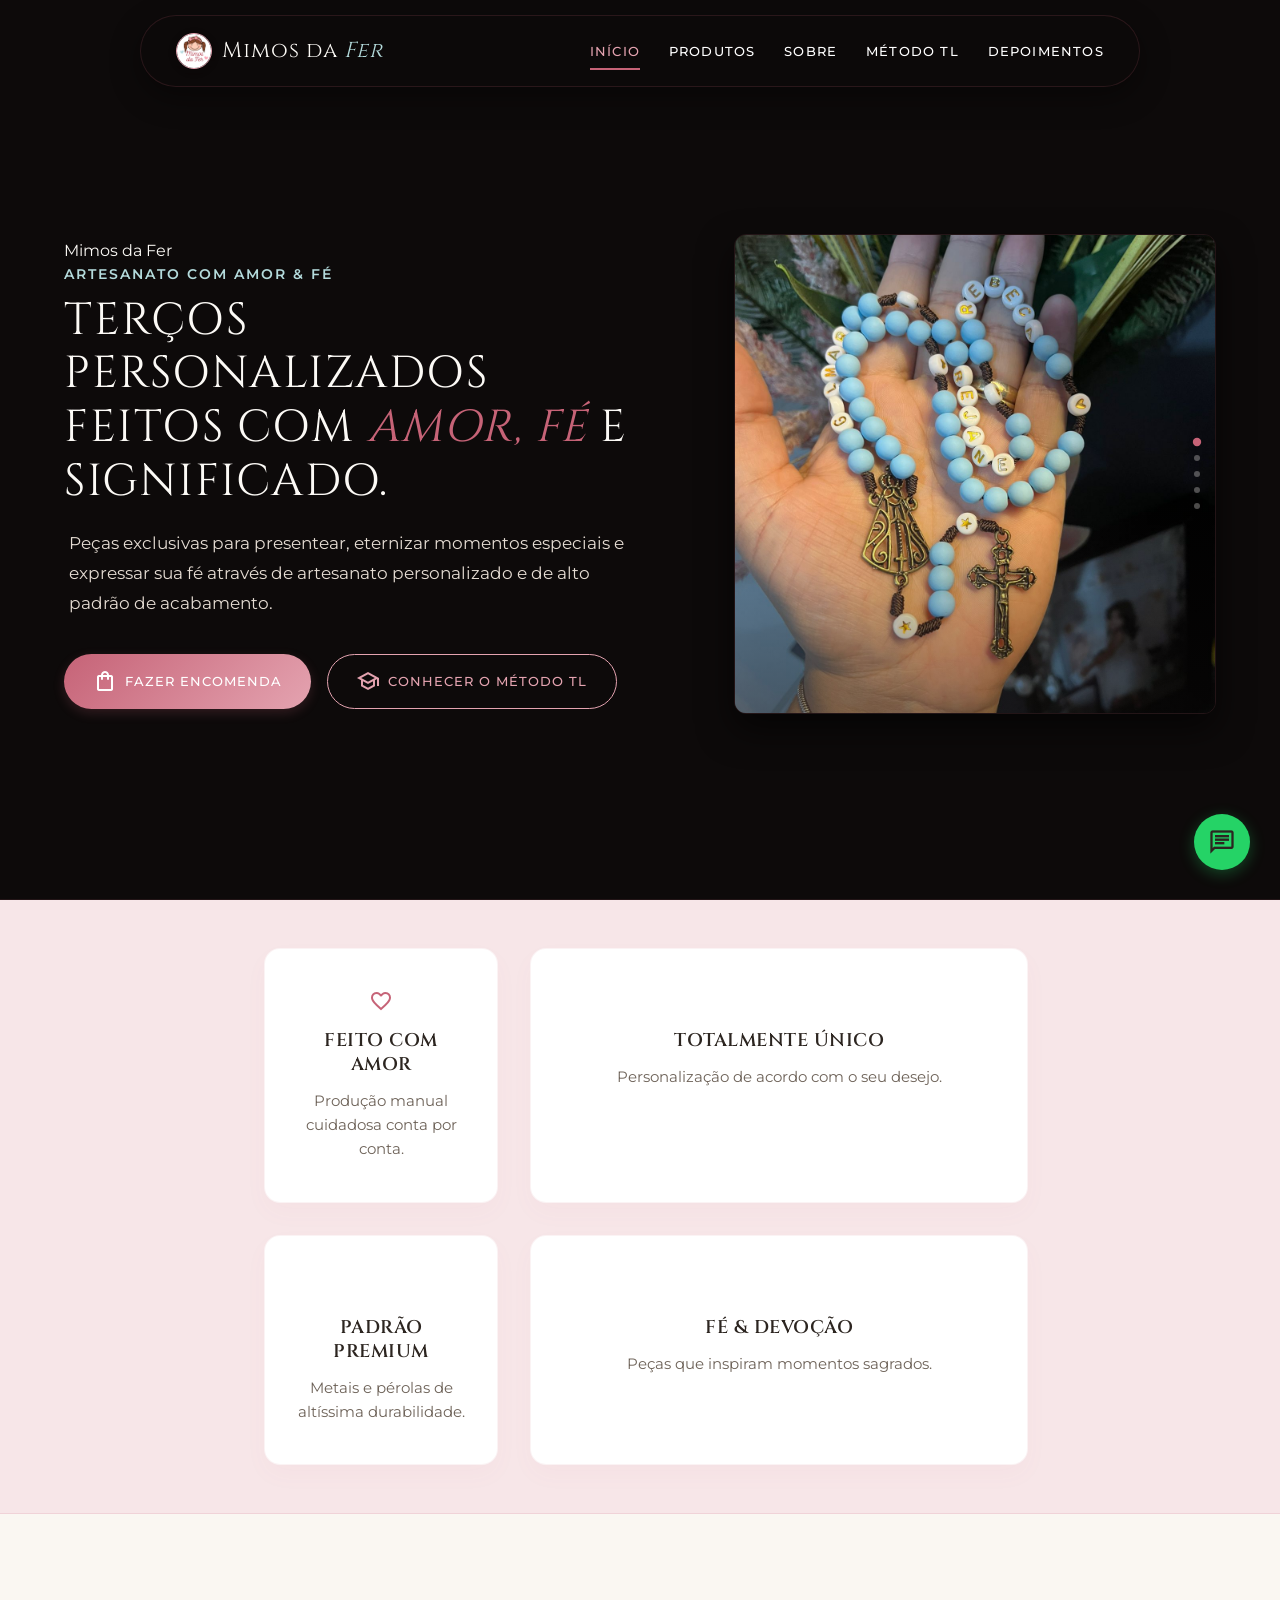
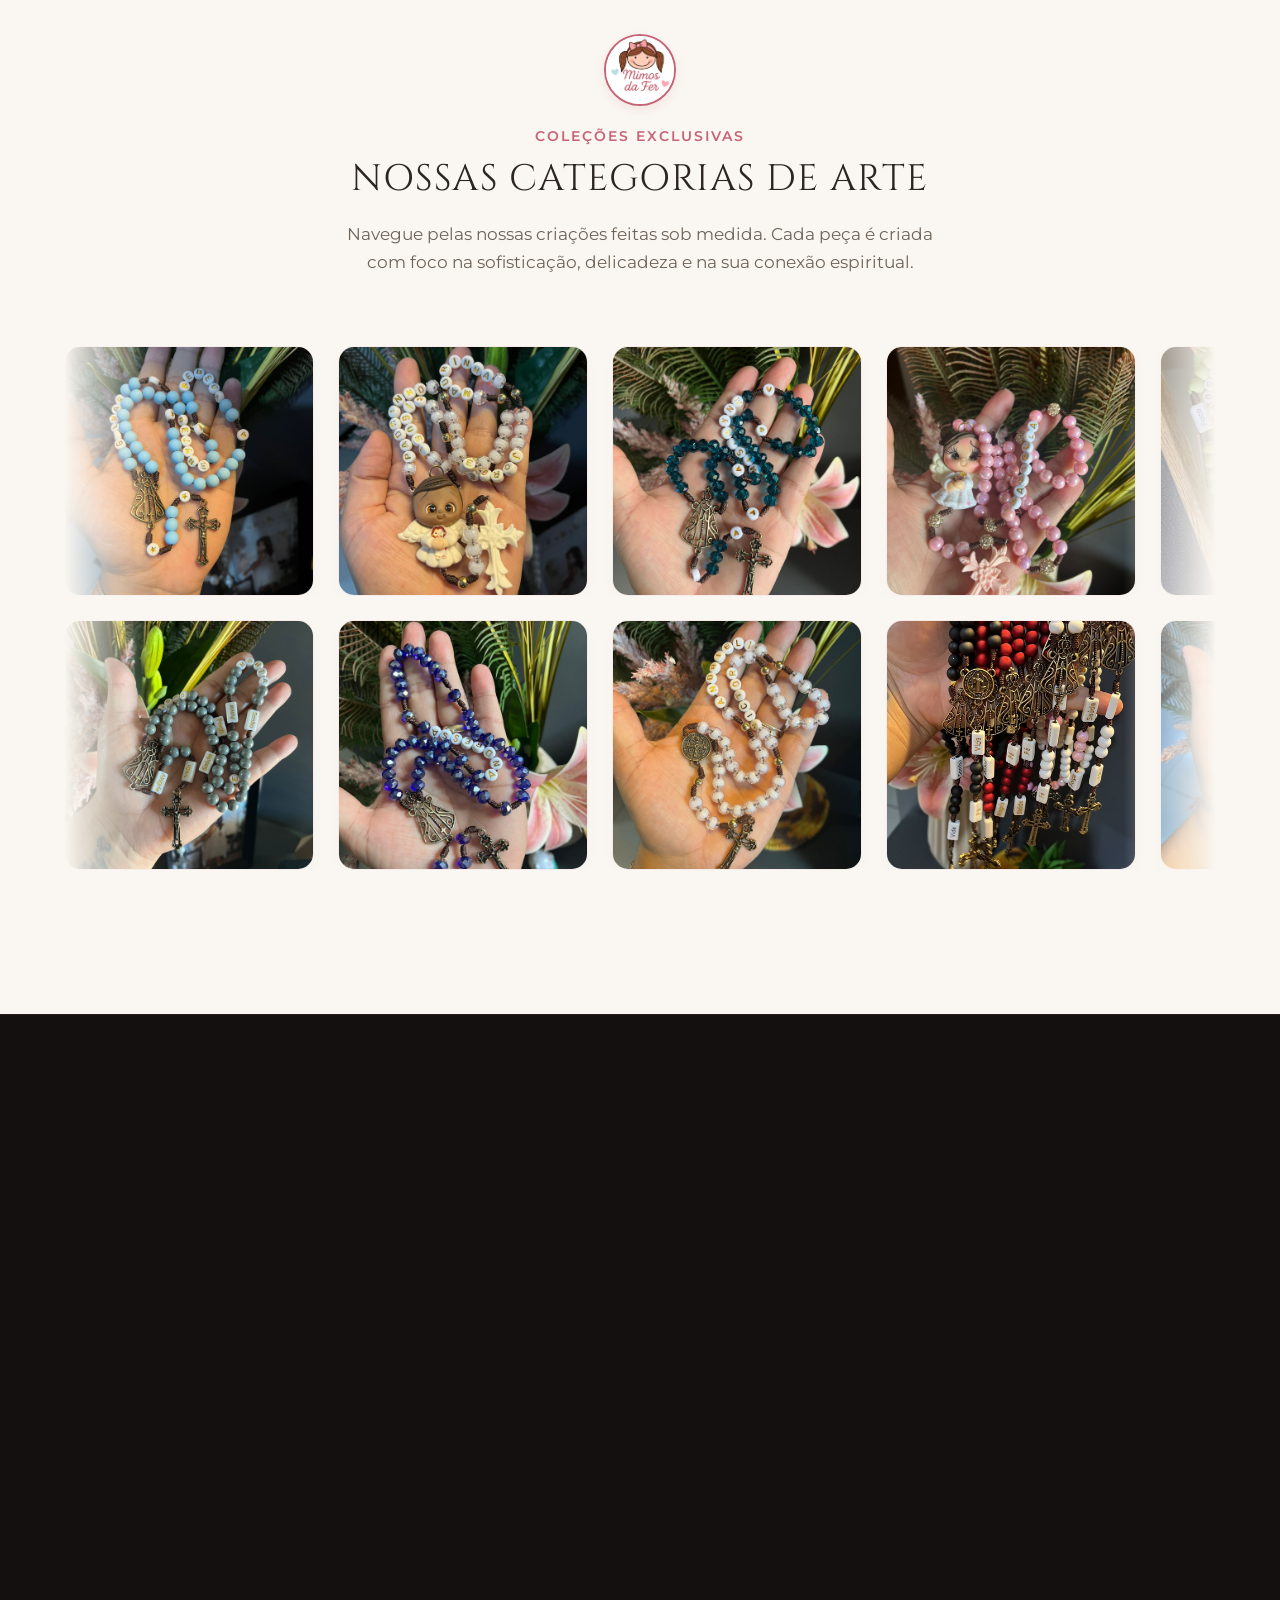
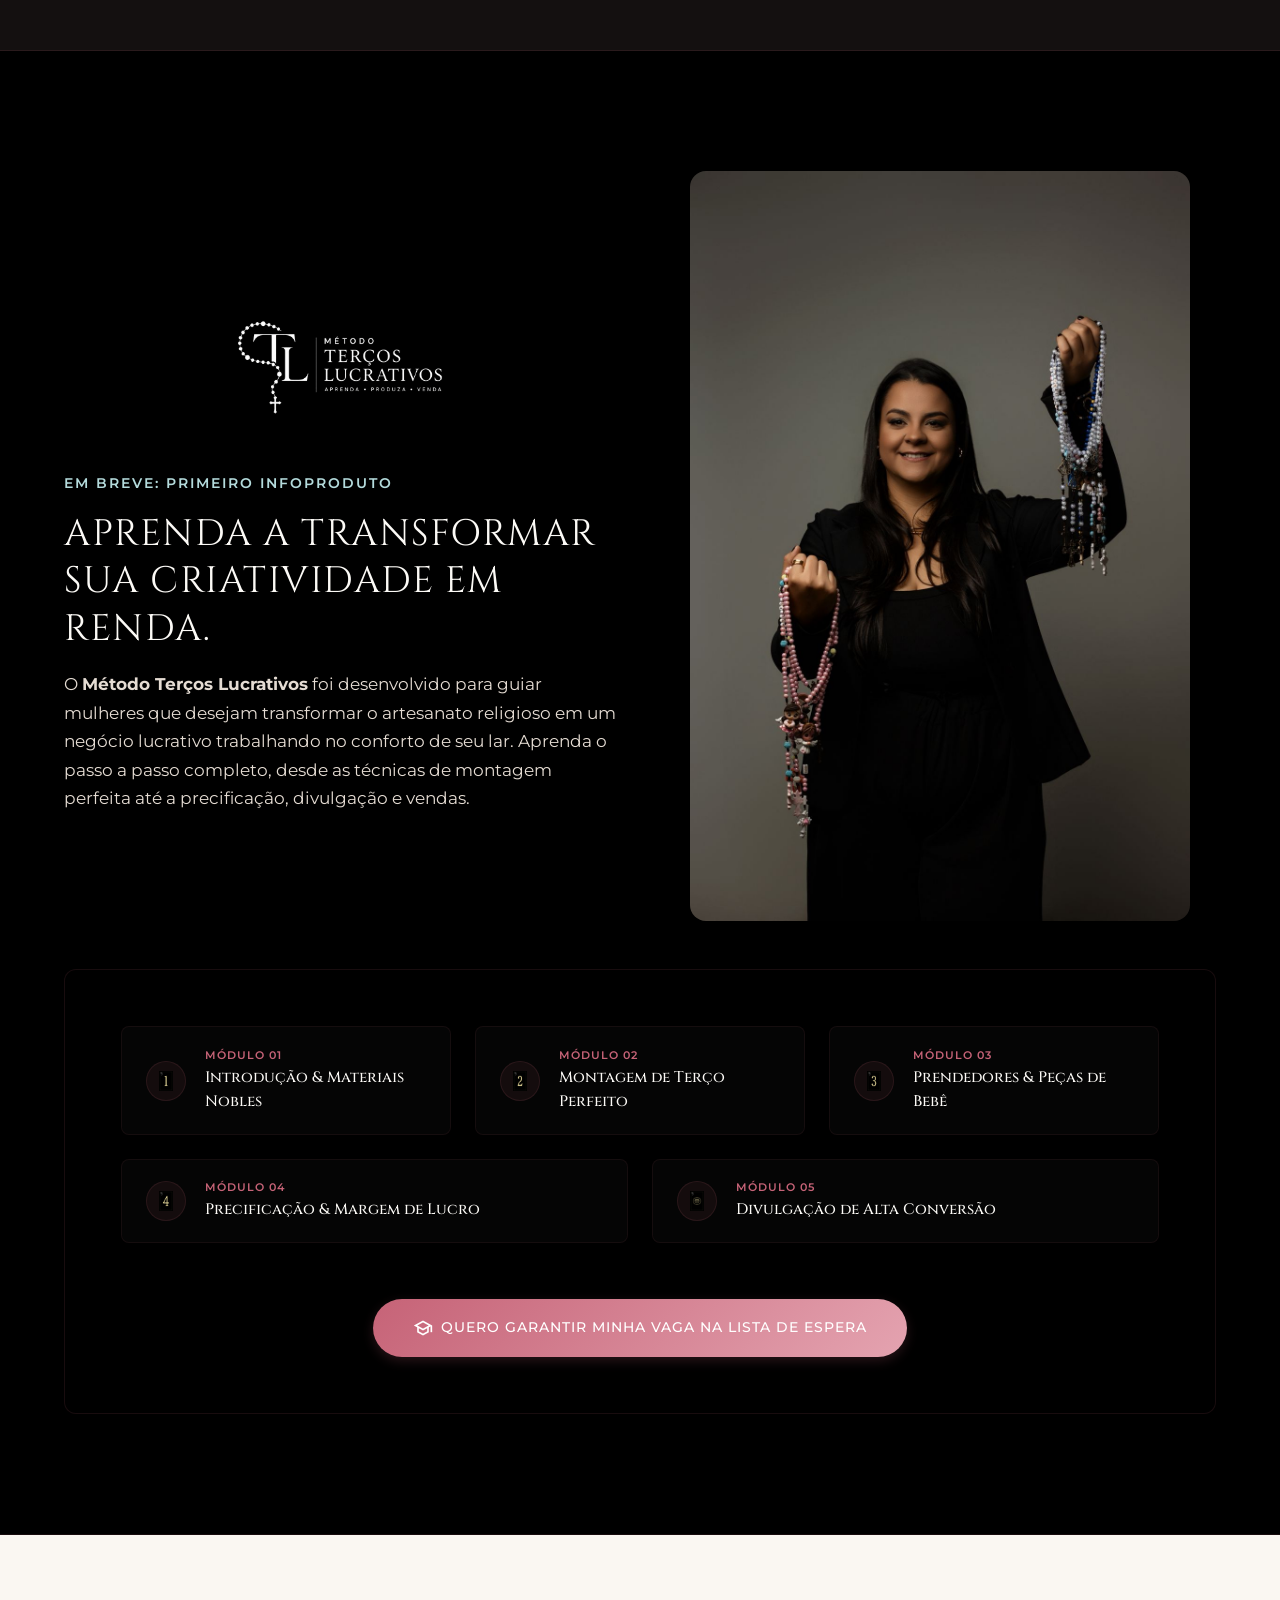
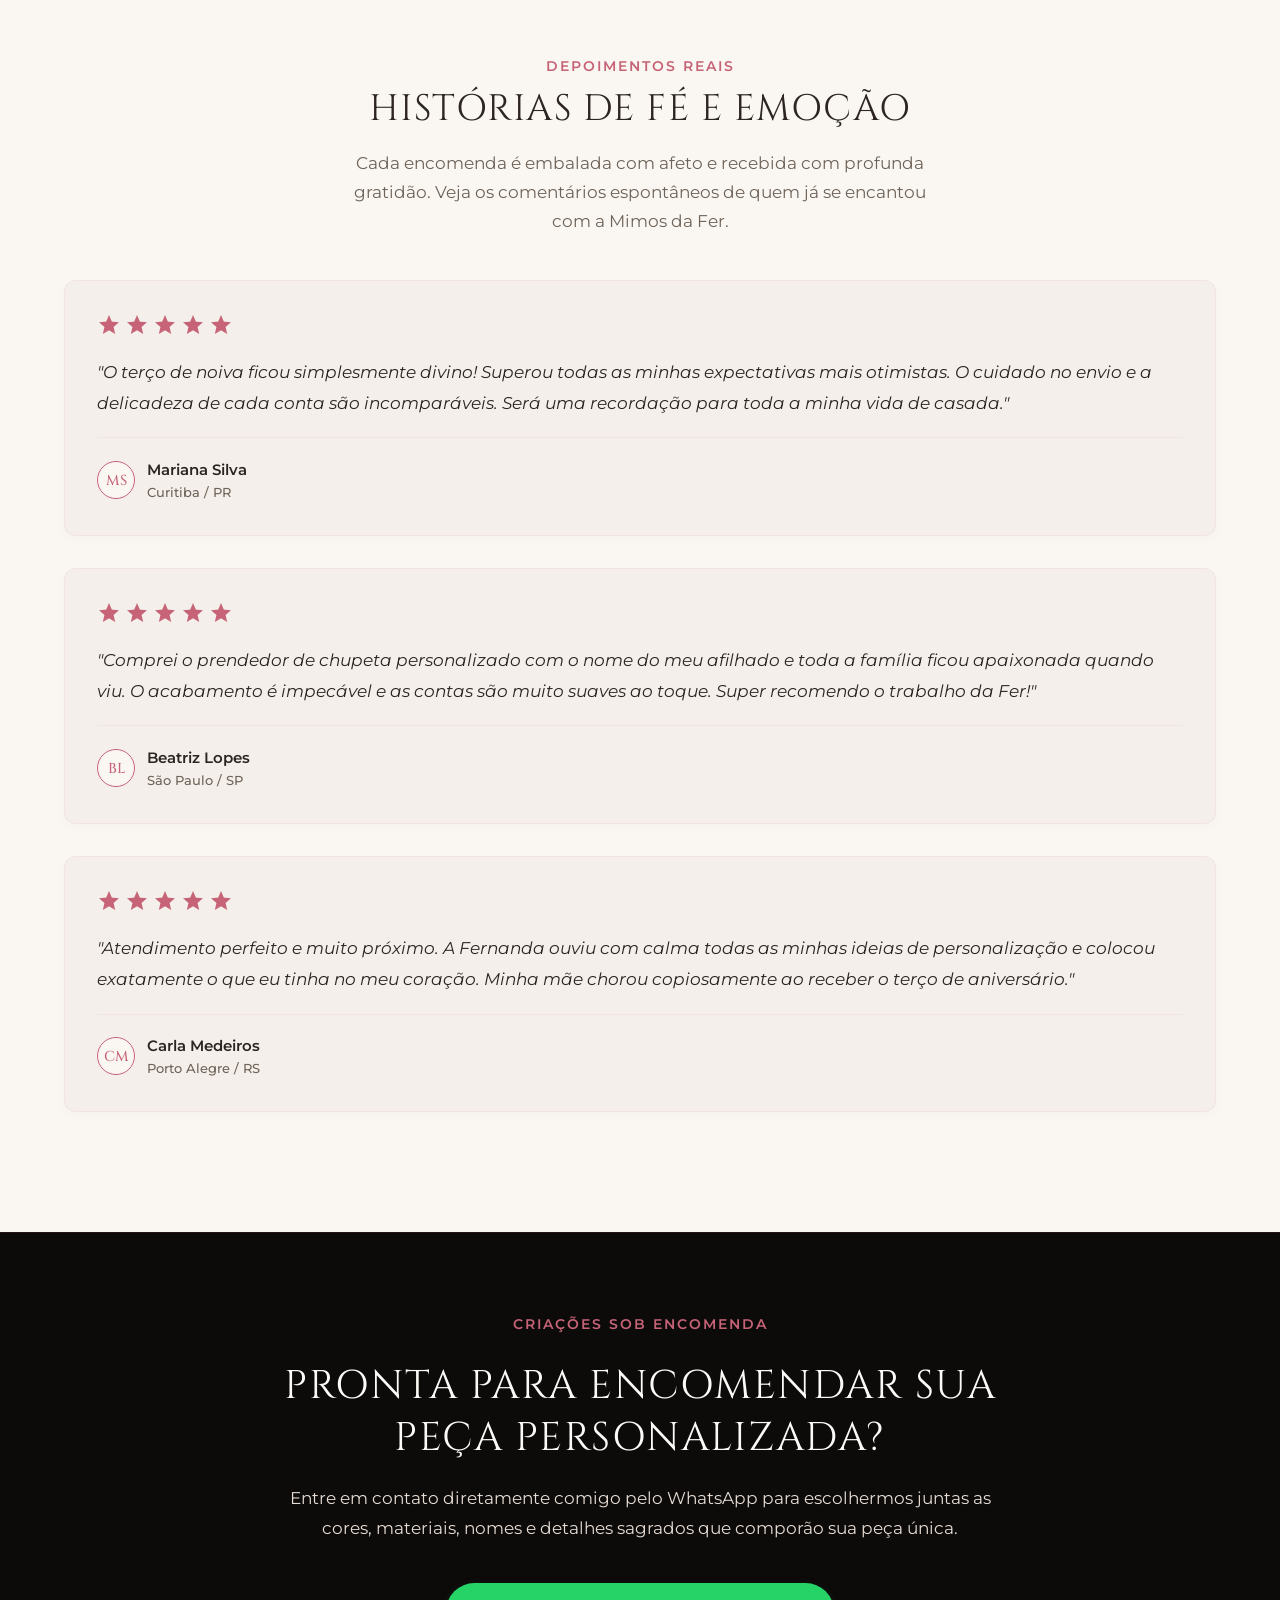
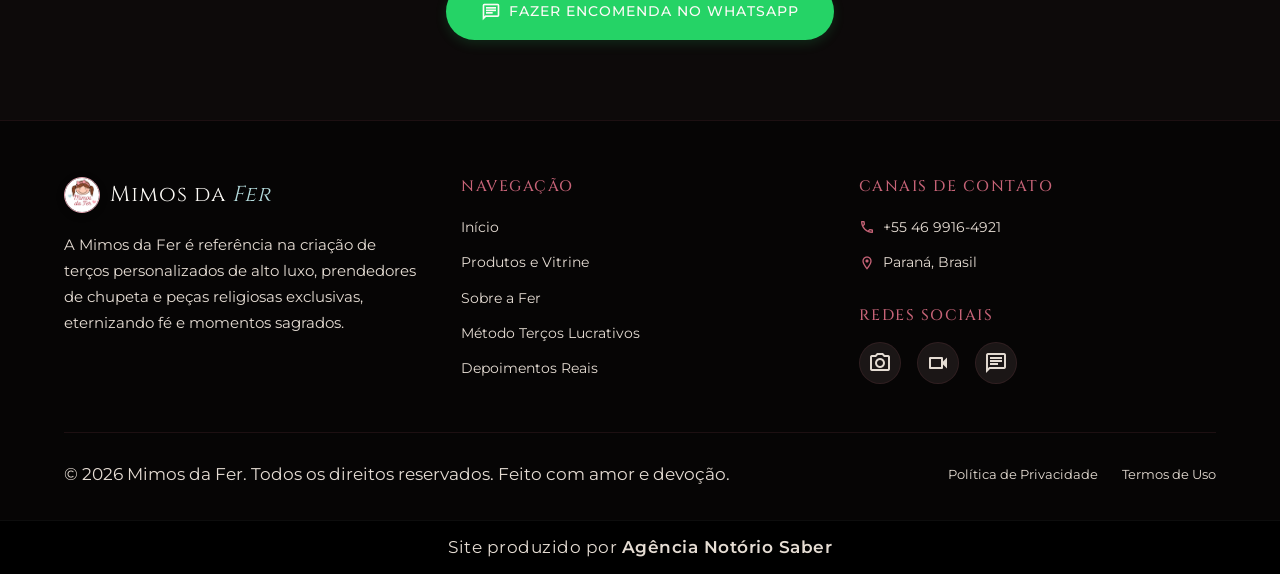
==== commit 9acd7f27: "style: transforma secao metodo TL da home em dobra horizontal com foto lateral" ====
--- a/index.html
+++ b/index.html
@@ -81,19 +81,19 @@
         <div class="hero-carousel-container" id="hero-carousel">
           <div class="hero-carousel-wrapper">
             <div class="hero-carousel-slide">
-              <img src="WhatsApp Image 2026-05-26 at 15.38.07.jpeg" alt="Terço de Noiva Clássico em Pérolas">
+              <img src="fotos terços/WhatsApp Image 2026-05-26 at 15.38.07.jpeg" alt="Terço de Noiva Clássico em Pérolas">
             </div>
             <div class="hero-carousel-slide">
-              <img src="WhatsApp Image 2026-05-26 at 15.38.08.jpeg" alt="Terço de Devoção Especial">
+              <img src="fotos terços/WhatsApp Image 2026-05-26 at 15.38.08.jpeg" alt="Terço de Devoção Especial">
             </div>
             <div class="hero-carousel-slide">
-              <img src="WhatsApp Image 2026-05-26 at 15.38.06.jpeg" alt="Terço Dourado Luxo com Nome">
+              <img src="fotos terços/WhatsApp Image 2026-05-26 at 15.38.06.jpeg" alt="Terço Dourado Luxo com Nome">
             </div>
             <div class="hero-carousel-slide">
-              <img src="WhatsApp Image 2026-05-26 at 15.40.46.jpeg" alt="Rosário Especial de Família">
+              <img src="fotos terços/WhatsApp Image 2026-05-26 at 15.40.46.jpeg" alt="Rosário Especial de Família">
             </div>
             <div class="hero-carousel-slide">
-              <img src="WhatsApp Image 2026-05-26 at 15.38.08 (2).jpeg" alt="Terço Premium Delicado">
+              <img src="fotos terços/WhatsApp Image 2026-05-26 at 15.38.08 (2).jpeg" alt="Terço Premium Delicado">
             </div>
           </div>
           <div class="hero-carousel-dots">
@@ -155,77 +155,77 @@
             
             <!-- Slide 1 -->
             <div class="marquee-slide zoom-trigger" data-caption="Terço de Noiva Clássico em Pérolas">
-              <img src="WhatsApp Image 2026-05-26 at 15.38.07.jpeg" alt="Terço de Noiva Clássico" class="marquee-img">
+              <img src="fotos terços/WhatsApp Image 2026-05-26 at 15.38.07.jpeg" alt="Terço de Noiva Clássico" class="marquee-img">
               <div class="marquee-overlay">
                 <span class="marquee-zoom-icon"><span class="material-icons-outlined">zoom_in</span></span>
               </div>
             </div>
             <!-- Slide 2 -->
             <div class="marquee-slide zoom-trigger" data-caption="Terço Dourado Luxo com Nome Personalizado">
-              <img src="WhatsApp Image 2026-05-26 at 15.38.06.jpeg" alt="Terço Dourado Luxo" class="marquee-img">
+              <img src="fotos terços/WhatsApp Image 2026-05-26 at 15.38.06.jpeg" alt="Terço Dourado Luxo" class="marquee-img">
               <div class="marquee-overlay">
                 <span class="marquee-zoom-icon"><span class="material-icons-outlined">zoom_in</span></span>
               </div>
             </div>
             <!-- Slide 3 -->
             <div class="marquee-slide zoom-trigger" data-caption="Terço de Parede Imponente em Madeira">
-              <img src="WhatsApp Image 2026-05-26 at 15.38.08 (1).jpeg" alt="Terço de Parede" class="marquee-img">
+              <img src="fotos terços/WhatsApp Image 2026-05-26 at 15.38.08 (1).jpeg" alt="Terço de Parede" class="marquee-img">
               <div class="marquee-overlay">
                 <span class="marquee-zoom-icon"><span class="material-icons-outlined">zoom_in</span></span>
               </div>
             </div>
             <!-- Slide 4 -->
             <div class="marquee-slide zoom-trigger" data-caption="Prendedor de Chupeta Luxo Dourado">
-              <img src="WhatsApp Image 2026-05-26 at 15.38.09 (1).jpeg" alt="Prendedor de Chupeta Luxo" class="marquee-img">
+              <img src="fotos terços/WhatsApp Image 2026-05-26 at 15.38.09 (1).jpeg" alt="Prendedor de Chupeta Luxo" class="marquee-img">
               <div class="marquee-overlay">
                 <span class="marquee-zoom-icon"><span class="material-icons-outlined">zoom_in</span></span>
               </div>
             </div>
             <!-- Slide 5 -->
             <div class="marquee-slide zoom-trigger" data-caption="Terço Infantil Anjinho da Guarda">
-              <img src="WhatsApp Image 2026-05-26 at 15.38.10.jpeg" alt="Terço Infantil Anjinho" class="marquee-img">
+              <img src="fotos terços/WhatsApp Image 2026-05-26 at 15.38.10.jpeg" alt="Terço Infantil Anjinho" class="marquee-img">
               <div class="marquee-overlay">
                 <span class="marquee-zoom-icon"><span class="material-icons-outlined">zoom_in</span></span>
               </div>
             </div>
             <!-- Slide 6 -->
             <div class="marquee-slide zoom-trigger" data-caption="Lembrancinha de Batismo Sagrada">
-              <img src="WhatsApp Image 2026-05-26 at 15.38.11 (1).jpeg" alt="Lembrancinha de Batismo" class="marquee-img">
+              <img src="fotos terços/WhatsApp Image 2026-05-26 at 15.38.11 (1).jpeg" alt="Lembrancinha de Batismo" class="marquee-img">
               <div class="marquee-overlay">
                 <span class="marquee-zoom-icon"><span class="material-icons-outlined">zoom_in</span></span>
               </div>
             </div>
             <!-- Slide 7 -->
             <div class="marquee-slide zoom-trigger" data-caption="Terço Premium Delicado com Cristais">
-              <img src="WhatsApp Image 2026-05-26 at 15.38.11 (3).jpeg" alt="Terço Premium Delicado" class="marquee-img">
+              <img src="fotos terços/WhatsApp Image 2026-05-26 at 15.38.11 (3).jpeg" alt="Terço Premium Delicado" class="marquee-img">
               <div class="marquee-overlay">
                 <span class="marquee-zoom-icon"><span class="material-icons-outlined">zoom_in</span></span>
               </div>
             </div>
             <!-- Slide 8 -->
             <div class="marquee-slide zoom-trigger" data-caption="Terço Premium com Entremeio Cravejado">
-              <img src="WhatsApp Image 2026-05-26 at 15.38.07 (2).jpeg" alt="Terço Premium Entremeio" class="marquee-img">
+              <img src="fotos terços/WhatsApp Image 2026-05-26 at 15.38.07 (2).jpeg" alt="Terço Premium Entremeio" class="marquee-img">
               <div class="marquee-overlay">
                 <span class="marquee-zoom-icon"><span class="material-icons-outlined">zoom_in</span></span>
               </div>
             </div>
             <!-- Slide 9 -->
             <div class="marquee-slide zoom-trigger" data-caption="Prendedor de Chupeta Rosé com Nome">
-              <img src="WhatsApp Image 2026-05-26 at 15.38.09 (3).jpeg" alt="Prendedor Rosé com Nome" class="marquee-img">
+              <img src="fotos terços/WhatsApp Image 2026-05-26 at 15.38.09 (3).jpeg" alt="Prendedor Rosé com Nome" class="marquee-img">
               <div class="marquee-overlay">
                 <span class="marquee-zoom-icon"><span class="material-icons-outlined">zoom_in</span></span>
               </div>
             </div>
             <!-- Slide 10 -->
             <div class="marquee-slide zoom-trigger" data-caption="Terço Infantil Delicado de Pérolas">
-              <img src="WhatsApp Image 2026-05-26 at 15.38.11 (4).jpeg" alt="Terço Infantil Delicado" class="marquee-img">
+              <img src="fotos terços/WhatsApp Image 2026-05-26 at 15.38.11 (4).jpeg" alt="Terço Infantil Delicado" class="marquee-img">
               <div class="marquee-overlay">
                 <span class="marquee-zoom-icon"><span class="material-icons-outlined">zoom_in</span></span>
               </div>
             </div>
             <!-- Slide 11 -->
             <div class="marquee-slide zoom-trigger" data-caption="Rosário de Família Prateado com Nome">
-              <img src="WhatsApp Image 2026-05-26 at 15.40.46 (1).jpeg" alt="Rosário Prateado" class="marquee-img">
+              <img src="fotos terços/WhatsApp Image 2026-05-26 at 15.40.46 (1).jpeg" alt="Rosário Prateado" class="marquee-img">
               <div class="marquee-overlay">
                 <span class="marquee-zoom-icon"><span class="material-icons-outlined">zoom_in</span></span>
               </div>
@@ -233,67 +233,67 @@
 
             <!-- --- DUPLICATA EXATA PARA LOOP INFINITO SEM EMENDAS --- -->
             <div class="marquee-slide zoom-trigger" data-caption="Terço de Noiva Clássico em Pérolas">
-              <img src="WhatsApp Image 2026-05-26 at 15.38.07.jpeg" alt="Terço de Noiva Clássico" class="marquee-img">
+              <img src="fotos terços/WhatsApp Image 2026-05-26 at 15.38.07.jpeg" alt="Terço de Noiva Clássico" class="marquee-img">
               <div class="marquee-overlay">
                 <span class="marquee-zoom-icon"><span class="material-icons-outlined">zoom_in</span></span>
               </div>
             </div>
             <div class="marquee-slide zoom-trigger" data-caption="Terço Dourado Luxo com Nome Personalizado">
-              <img src="WhatsApp Image 2026-05-26 at 15.38.06.jpeg" alt="Terço Dourado Luxo" class="marquee-img">
+              <img src="fotos terços/WhatsApp Image 2026-05-26 at 15.38.06.jpeg" alt="Terço Dourado Luxo" class="marquee-img">
               <div class="marquee-overlay">
                 <span class="marquee-zoom-icon"><span class="material-icons-outlined">zoom_in</span></span>
               </div>
             </div>
             <div class="marquee-slide zoom-trigger" data-caption="Terço de Parede Imponente em Madeira">
-              <img src="WhatsApp Image 2026-05-26 at 15.38.08 (1).jpeg" alt="Terço de Parede" class="marquee-img">
+              <img src="fotos terços/WhatsApp Image 2026-05-26 at 15.38.08 (1).jpeg" alt="Terço de Parede" class="marquee-img">
               <div class="marquee-overlay">
                 <span class="marquee-zoom-icon"><span class="material-icons-outlined">zoom_in</span></span>
               </div>
             </div>
             <div class="marquee-slide zoom-trigger" data-caption="Prendedor de Chupeta Luxo Dourado">
-              <img src="WhatsApp Image 2026-05-26 at 15.38.09 (1).jpeg" alt="Prendedor de Chupeta Luxo" class="marquee-img">
+              <img src="fotos terços/WhatsApp Image 2026-05-26 at 15.38.09 (1).jpeg" alt="Prendedor de Chupeta Luxo" class="marquee-img">
               <div class="marquee-overlay">
                 <span class="marquee-zoom-icon"><span class="material-icons-outlined">zoom_in</span></span>
               </div>
             </div>
             <div class="marquee-slide zoom-trigger" data-caption="Terço Infantil Anjinho da Guarda">
-              <img src="WhatsApp Image 2026-05-26 at 15.38.10.jpeg" alt="Terço Infantil Anjinho" class="marquee-img">
+              <img src="fotos terços/WhatsApp Image 2026-05-26 at 15.38.10.jpeg" alt="Terço Infantil Anjinho" class="marquee-img">
               <div class="marquee-overlay">
                 <span class="marquee-zoom-icon"><span class="material-icons-outlined">zoom_in</span></span>
               </div>
             </div>
             <div class="marquee-slide zoom-trigger" data-caption="Lembrancinha de Batismo Sagrada">
-              <img src="WhatsApp Image 2026-05-26 at 15.38.11 (1).jpeg" alt="Lembrancinha de Batismo" class="marquee-img">
+              <img src="fotos terços/WhatsApp Image 2026-05-26 at 15.38.11 (1).jpeg" alt="Lembrancinha de Batismo" class="marquee-img">
               <div class="marquee-overlay">
                 <span class="marquee-zoom-icon"><span class="material-icons-outlined">zoom_in</span></span>
               </div>
             </div>
             <div class="marquee-slide zoom-trigger" data-caption="Terço Premium Delicado com Cristais">
-              <img src="WhatsApp Image 2026-05-26 at 15.38.11 (3).jpeg" alt="Terço Premium Delicado" class="marquee-img">
+              <img src="fotos terços/WhatsApp Image 2026-05-26 at 15.38.11 (3).jpeg" alt="Terço Premium Delicado" class="marquee-img">
               <div class="marquee-overlay">
                 <span class="marquee-zoom-icon"><span class="material-icons-outlined">zoom_in</span></span>
               </div>
             </div>
             <div class="marquee-slide zoom-trigger" data-caption="Terço Premium com Entremeio Cravejado">
-              <img src="WhatsApp Image 2026-05-26 at 15.38.07 (2).jpeg" alt="Terço Premium Entremeio" class="marquee-img">
+              <img src="fotos terços/WhatsApp Image 2026-05-26 at 15.38.07 (2).jpeg" alt="Terço Premium Entremeio" class="marquee-img">
               <div class="marquee-overlay">
                 <span class="marquee-zoom-icon"><span class="material-icons-outlined">zoom_in</span></span>
               </div>
             </div>
             <div class="marquee-slide zoom-trigger" data-caption="Prendedor de Chupeta Rosé com Nome">
-              <img src="WhatsApp Image 2026-05-26 at 15.38.09 (3).jpeg" alt="Prendedor Rosé com Nome" class="marquee-img">
+              <img src="fotos terços/WhatsApp Image 2026-05-26 at 15.38.09 (3).jpeg" alt="Prendedor Rosé com Nome" class="marquee-img">
               <div class="marquee-overlay">
                 <span class="marquee-zoom-icon"><span class="material-icons-outlined">zoom_in</span></span>
               </div>
             </div>
             <div class="marquee-slide zoom-trigger" data-caption="Terço Infantil Delicado de Pérolas">
-              <img src="WhatsApp Image 2026-05-26 at 15.38.11 (4).jpeg" alt="Terço Infantil Delicado" class="marquee-img">
+              <img src="fotos terços/WhatsApp Image 2026-05-26 at 15.38.11 (4).jpeg" alt="Terço Infantil Delicado" class="marquee-img">
               <div class="marquee-overlay">
                 <span class="marquee-zoom-icon"><span class="material-icons-outlined">zoom_in</span></span>
               </div>
             </div>
             <div class="marquee-slide zoom-trigger" data-caption="Rosário de Família Prateado com Nome">
-              <img src="WhatsApp Image 2026-05-26 at 15.40.46 (1).jpeg" alt="Rosário Prateado" class="marquee-img">
+              <img src="fotos terços/WhatsApp Image 2026-05-26 at 15.40.46 (1).jpeg" alt="Rosário Prateado" class="marquee-img">
               <div class="marquee-overlay">
                 <span class="marquee-zoom-icon"><span class="material-icons-outlined">zoom_in</span></span>
               </div>
@@ -308,70 +308,70 @@
             
             <!-- Slide 1 -->
             <div class="marquee-slide zoom-trigger" data-caption="Terço de Devoção Especial em Contas Cinzas">
-              <img src="WhatsApp Image 2026-05-26 at 15.38.08.jpeg" alt="Terço de Devoção Cinza" class="marquee-img">
+              <img src="fotos terços/WhatsApp Image 2026-05-26 at 15.38.08.jpeg" alt="Terço de Devoção Cinza" class="marquee-img">
               <div class="marquee-overlay">
                 <span class="marquee-zoom-icon"><span class="material-icons-outlined">zoom_in</span></span>
               </div>
             </div>
             <!-- Slide 2 -->
             <div class="marquee-slide zoom-trigger" data-caption="Terço Premium Delicado de Oração">
-              <img src="WhatsApp Image 2026-05-26 at 15.38.08 (2).jpeg" alt="Terço Premium Delicado" class="marquee-img">
+              <img src="fotos terços/WhatsApp Image 2026-05-26 at 15.38.08 (2).jpeg" alt="Terço Premium Delicado" class="marquee-img">
               <div class="marquee-overlay">
                 <span class="marquee-zoom-icon"><span class="material-icons-outlined">zoom_in</span></span>
               </div>
             </div>
             <!-- Slide 3 -->
             <div class="marquee-slide zoom-trigger" data-caption="Prendedor de Chupeta Personalizado Delicado">
-              <img src="WhatsApp Image 2026-05-26 at 15.38.09.jpeg" alt="Prendedor Personalizado" class="marquee-img">
+              <img src="fotos terços/WhatsApp Image 2026-05-26 at 15.38.09.jpeg" alt="Prendedor Personalizado" class="marquee-img">
               <div class="marquee-overlay">
                 <span class="marquee-zoom-icon"><span class="material-icons-outlined">zoom_in</span></span>
               </div>
             </div>
             <!-- Slide 4 -->
             <div class="marquee-slide zoom-trigger" data-caption="Prendedor de Chupeta Luxo com Laço Rosa">
-              <img src="WhatsApp Image 2026-05-26 at 15.38.09 (2).jpeg" alt="Prendedor com Laço" class="marquee-img">
+              <img src="fotos terços/WhatsApp Image 2026-05-26 at 15.38.09 (2).jpeg" alt="Prendedor com Laço" class="marquee-img">
               <div class="marquee-overlay">
                 <span class="marquee-zoom-icon"><span class="material-icons-outlined">zoom_in</span></span>
               </div>
             </div>
             <!-- Slide 5 -->
             <div class="marquee-slide zoom-trigger" data-caption="Prendedor Infantil com Nome e Pérolas">
-              <img src="WhatsApp Image 2026-05-26 at 15.38.10 (1).jpeg" alt="Prendedor Infantil com Nome" class="marquee-img">
+              <img src="fotos terços/WhatsApp Image 2026-05-26 at 15.38.10 (1).jpeg" alt="Prendedor Infantil com Nome" class="marquee-img">
               <div class="marquee-overlay">
                 <span class="marquee-zoom-icon"><span class="material-icons-outlined">zoom_in</span></span>
               </div>
             </div>
             <!-- Slide 6 -->
             <div class="marquee-slide zoom-trigger" data-caption="Terço Infantil Clássico do Anjinho">
-              <img src="WhatsApp Image 2026-05-26 at 15.38.11.jpeg" alt="Terço Infantil Clássico" class="marquee-img">
+              <img src="fotos terços/WhatsApp Image 2026-05-26 at 15.38.11.jpeg" alt="Terço Infantil Clássico" class="marquee-img">
               <div class="marquee-overlay">
                 <span class="marquee-zoom-icon"><span class="material-icons-outlined">zoom_in</span></span>
               </div>
             </div>
             <!-- Slide 7 -->
             <div class="marquee-slide zoom-trigger" data-caption="Terço com Contas Brilhantes e Cruz Trabalhada">
-              <img src="WhatsApp Image 2026-05-26 at 15.38.11 (2).jpeg" alt="Terço Contas Brilhantes" class="marquee-img">
+              <img src="fotos terços/WhatsApp Image 2026-05-26 at 15.38.11 (2).jpeg" alt="Terço Contas Brilhantes" class="marquee-img">
               <div class="marquee-overlay">
                 <span class="marquee-zoom-icon"><span class="material-icons-outlined">zoom_in</span></span>
               </div>
             </div>
             <!-- Slide 8 -->
             <div class="marquee-slide zoom-trigger" data-caption="Rosário Especial de Família com Crucifixo Duplo">
-              <img src="WhatsApp Image 2026-05-26 at 15.40.46.jpeg" alt="Rosário Especial Família" class="marquee-img">
+              <img src="fotos terços/WhatsApp Image 2026-05-26 at 15.40.46.jpeg" alt="Rosário Especial Família" class="marquee-img">
               <div class="marquee-overlay">
                 <span class="marquee-zoom-icon"><span class="material-icons-outlined">zoom_in</span></span>
               </div>
             </div>
             <!-- Slide 9 -->
             <div class="marquee-slide zoom-trigger" data-caption="Terço de Devoção Clássico de Pérolas">
-              <img src="WhatsApp Image 2026-05-26 at 15.40.46 (2).jpeg" alt="Terço Devoção Pérolas" class="marquee-img">
+              <img src="fotos terços/WhatsApp Image 2026-05-26 at 15.40.46 (2).jpeg" alt="Terço Devoção Pérolas" class="marquee-img">
               <div class="marquee-overlay">
                 <span class="marquee-zoom-icon"><span class="material-icons-outlined">zoom_in</span></span>
               </div>
             </div>
             <!-- Slide 10 -->
             <div class="marquee-slide zoom-trigger" data-caption="Prendedor de Chupeta Dourado Personalizado">
-              <img src="WhatsApp Image 2026-05-26 at 15.38.07 (1).jpeg" alt="Prendedor Dourado Personalizado" class="marquee-img">
+              <img src="fotos terços/WhatsApp Image 2026-05-26 at 15.38.07 (1).jpeg" alt="Prendedor Dourado Personalizado" class="marquee-img">
               <div class="marquee-overlay">
                 <span class="marquee-zoom-icon"><span class="material-icons-outlined">zoom_in</span></span>
               </div>
@@ -379,61 +379,61 @@
 
             <!-- --- DUPLICATA EXATA PARA LOOP INFINITO SEM EMENDAS --- -->
             <div class="marquee-slide zoom-trigger" data-caption="Terço de Devoção Especial em Contas Cinzas">
-              <img src="WhatsApp Image 2026-05-26 at 15.38.08.jpeg" alt="Terço de Devoção Cinza" class="marquee-img">
+              <img src="fotos terços/WhatsApp Image 2026-05-26 at 15.38.08.jpeg" alt="Terço de Devoção Cinza" class="marquee-img">
               <div class="marquee-overlay">
                 <span class="marquee-zoom-icon"><span class="material-icons-outlined">zoom_in</span></span>
               </div>
             </div>
             <div class="marquee-slide zoom-trigger" data-caption="Terço Premium Delicado de Oração">
-              <img src="WhatsApp Image 2026-05-26 at 15.38.08 (2).jpeg" alt="Terço Premium Delicado" class="marquee-img">
+              <img src="fotos terços/WhatsApp Image 2026-05-26 at 15.38.08 (2).jpeg" alt="Terço Premium Delicado" class="marquee-img">
               <div class="marquee-overlay">
                 <span class="marquee-zoom-icon"><span class="material-icons-outlined">zoom_in</span></span>
               </div>
             </div>
             <div class="marquee-slide zoom-trigger" data-caption="Prendedor de Chupeta Personalizado Delicado">
-              <img src="WhatsApp Image 2026-05-26 at 15.38.09.jpeg" alt="Prendedor Personalizado" class="marquee-img">
+              <img src="fotos terços/WhatsApp Image 2026-05-26 at 15.38.09.jpeg" alt="Prendedor Personalizado" class="marquee-img">
               <div class="marquee-overlay">
                 <span class="marquee-zoom-icon"><span class="material-icons-outlined">zoom_in</span></span>
               </div>
             </div>
             <div class="marquee-slide zoom-trigger" data-caption="Prendedor de Chupeta Luxo com Laço Rosa">
-              <img src="WhatsApp Image 2026-05-26 at 15.38.09 (2).jpeg" alt="Prendedor com Laço" class="marquee-img">
+              <img src="fotos terços/WhatsApp Image 2026-05-26 at 15.38.09 (2).jpeg" alt="Prendedor com Laço" class="marquee-img">
               <div class="marquee-overlay">
                 <span class="marquee-zoom-icon"><span class="material-icons-outlined">zoom_in</span></span>
               </div>
             </div>
             <div class="marquee-slide zoom-trigger" data-caption="Prendedor Infantil com Nome e Pérolas">
-              <img src="WhatsApp Image 2026-05-26 at 15.38.10 (1).jpeg" alt="Prendedor Infantil com Nome" class="marquee-img">
+              <img src="fotos terços/WhatsApp Image 2026-05-26 at 15.38.10 (1).jpeg" alt="Prendedor Infantil com Nome" class="marquee-img">
               <div class="marquee-overlay">
                 <span class="marquee-zoom-icon"><span class="material-icons-outlined">zoom_in</span></span>
               </div>
             </div>
             <div class="marquee-slide zoom-trigger" data-caption="Terço Infantil Clássico do Anjinho">
-              <img src="WhatsApp Image 2026-05-26 at 15.38.11.jpeg" alt="Terço Infantil Clássico" class="marquee-img">
+              <img src="fotos terços/WhatsApp Image 2026-05-26 at 15.38.11.jpeg" alt="Terço Infantil Clássico" class="marquee-img">
               <div class="marquee-overlay">
                 <span class="marquee-zoom-icon"><span class="material-icons-outlined">zoom_in</span></span>
               </div>
             </div>
             <div class="marquee-slide zoom-trigger" data-caption="Terço com Contas Brilhantes e Cruz Trabalhada">
-              <img src="WhatsApp Image 2026-05-26 at 15.38.11 (2).jpeg" alt="Terço Contas Brilhantes" class="marquee-img">
+              <img src="fotos terços/WhatsApp Image 2026-05-26 at 15.38.11 (2).jpeg" alt="Terço Contas Brilhantes" class="marquee-img">
               <div class="marquee-overlay">
                 <span class="marquee-zoom-icon"><span class="material-icons-outlined">zoom_in</span></span>
               </div>
             </div>
             <div class="marquee-slide zoom-trigger" data-caption="Rosário Especial de Família com Crucifixo Duplo">
-              <img src="WhatsApp Image 2026-05-26 at 15.40.46.jpeg" alt="Rosário Especial Família" class="marquee-img">
+              <img src="fotos terços/WhatsApp Image 2026-05-26 at 15.40.46.jpeg" alt="Rosário Especial Família" class="marquee-img">
               <div class="marquee-overlay">
                 <span class="marquee-zoom-icon"><span class="material-icons-outlined">zoom_in</span></span>
               </div>
             </div>
             <div class="marquee-slide zoom-trigger" data-caption="Terço de Devoção Clássico de Pérolas">
-              <img src="WhatsApp Image 2026-05-26 at 15.40.46 (2).jpeg" alt="Terço Devoção Pérolas" class="marquee-img">
+              <img src="fotos terços/WhatsApp Image 2026-05-26 at 15.40.46 (2).jpeg" alt="Terço Devoção Pérolas" class="marquee-img">
               <div class="marquee-overlay">
                 <span class="marquee-zoom-icon"><span class="material-icons-outlined">zoom_in</span></span>
               </div>
             </div>
             <div class="marquee-slide zoom-trigger" data-caption="Prendedor de Chupeta Dourado Personalizado">
-              <img src="WhatsApp Image 2026-05-26 at 15.38.07 (1).jpeg" alt="Prendedor Dourado Personalizado" class="marquee-img">
+              <img src="fotos terços/WhatsApp Image 2026-05-26 at 15.38.07 (1).jpeg" alt="Prendedor Dourado Personalizado" class="marquee-img">
               <div class="marquee-overlay">
                 <span class="marquee-zoom-icon"><span class="material-icons-outlined">zoom_in</span></span>
               </div>
@@ -487,18 +487,47 @@
   <section class="section section-dark" id="metodo-tl" style="border-top: none;">
     <div class="container">
       
-      <!-- Cabeçalho Centrado de Alta Elegância -->
-      <div class="section-header reveal">
-        <div class="section-logo-container" style="margin-bottom: 1.5rem;">
-          <img src="logo.jpeg" alt="Logo Método Terços Lucrativos" class="mtl-section-logo" style="max-width: 280px; height: auto; display: block; margin: 0 auto; border-radius: 8px;">
-        </div>
-        <span class="section-tag">Em Breve: Primeiro Infoproduto</span>
-        <h2 class="section-title">Aprenda a transformar sua <span>criatividade em renda</span>.</h2>
-        <p class="section-subtitle" style="max-width: 750px; margin: 0 auto;">
-          O <strong>Método Terços Lucrativos</strong> foi desenvolvido para guiar mulheres que desejam transformar o artesanato religioso em um negócio lucrativo trabalhando no conforto de seu lar. Aprenda o passo a passo completo, desde as técnicas de montagem perfeita até a precificação, divulgação e vendas.
-        </p>
-        <div style="margin-top: 2rem;">
-          <img src="img/IMG_7998.jpg" alt="Fernanda Paim Método TL" style="width: 100%; max-width: 600px; height: auto; border-radius: 16px; box-shadow: 0 10px 30px rgba(0,0,0,0.3); margin: 0 auto; display: block;">
+      <style>
+        .tl-two-columns {
+          display: flex;
+          align-items: center;
+          gap: 3rem;
+          text-align: left;
+          margin-bottom: 3rem;
+        }
+        .tl-text-col {
+          flex: 1;
+          min-width: 300px;
+        }
+        .tl-img-col {
+          flex: 1;
+          min-width: 300px;
+        }
+        @media (max-width: 768px) {
+          .tl-two-columns {
+            flex-direction: column;
+            text-align: center;
+          }
+          .tl-text-col {
+            display: flex;
+            flex-direction: column;
+            align-items: center;
+          }
+        }
+      </style>
+      <div class="tl-two-columns reveal">
+        <div class="tl-text-col">
+          <div class="section-logo-container" style="margin-bottom: 1.5rem;">
+            <img src="logo.jpeg" alt="Logo Método Terços Lucrativos" class="mtl-section-logo" style="max-width: 250px; height: auto; display: block; border-radius: 8px;">
+          </div>
+          <span class="section-tag" style="justify-content: flex-start; margin-bottom: 1rem; display: inline-flex;">Em Breve: Primeiro Infoproduto</span>
+          <h2 class="section-title" style="text-align: left;">Aprenda a transformar sua <span>criatividade em renda</span>.</h2>
+          <p class="section-subtitle" style="margin: 0; max-width: 100%;">
+            O <strong>Método Terços Lucrativos</strong> foi desenvolvido para guiar mulheres que desejam transformar o artesanato religioso em um negócio lucrativo trabalhando no conforto de seu lar. Aprenda o passo a passo completo, desde as técnicas de montagem perfeita até a precificação, divulgação e vendas.
+          </p>
+        </div>
+        <div class="tl-img-col">
+          <img src="img/415e8209.jpg" alt="Fernanda Paim Método TL" style="width: 100%; max-width: 500px; height: auto; border-radius: 16px; box-shadow: 0 10px 30px rgba(0,0,0,0.3); display: block; margin: 0 auto;">
         </div>
       </div>
 
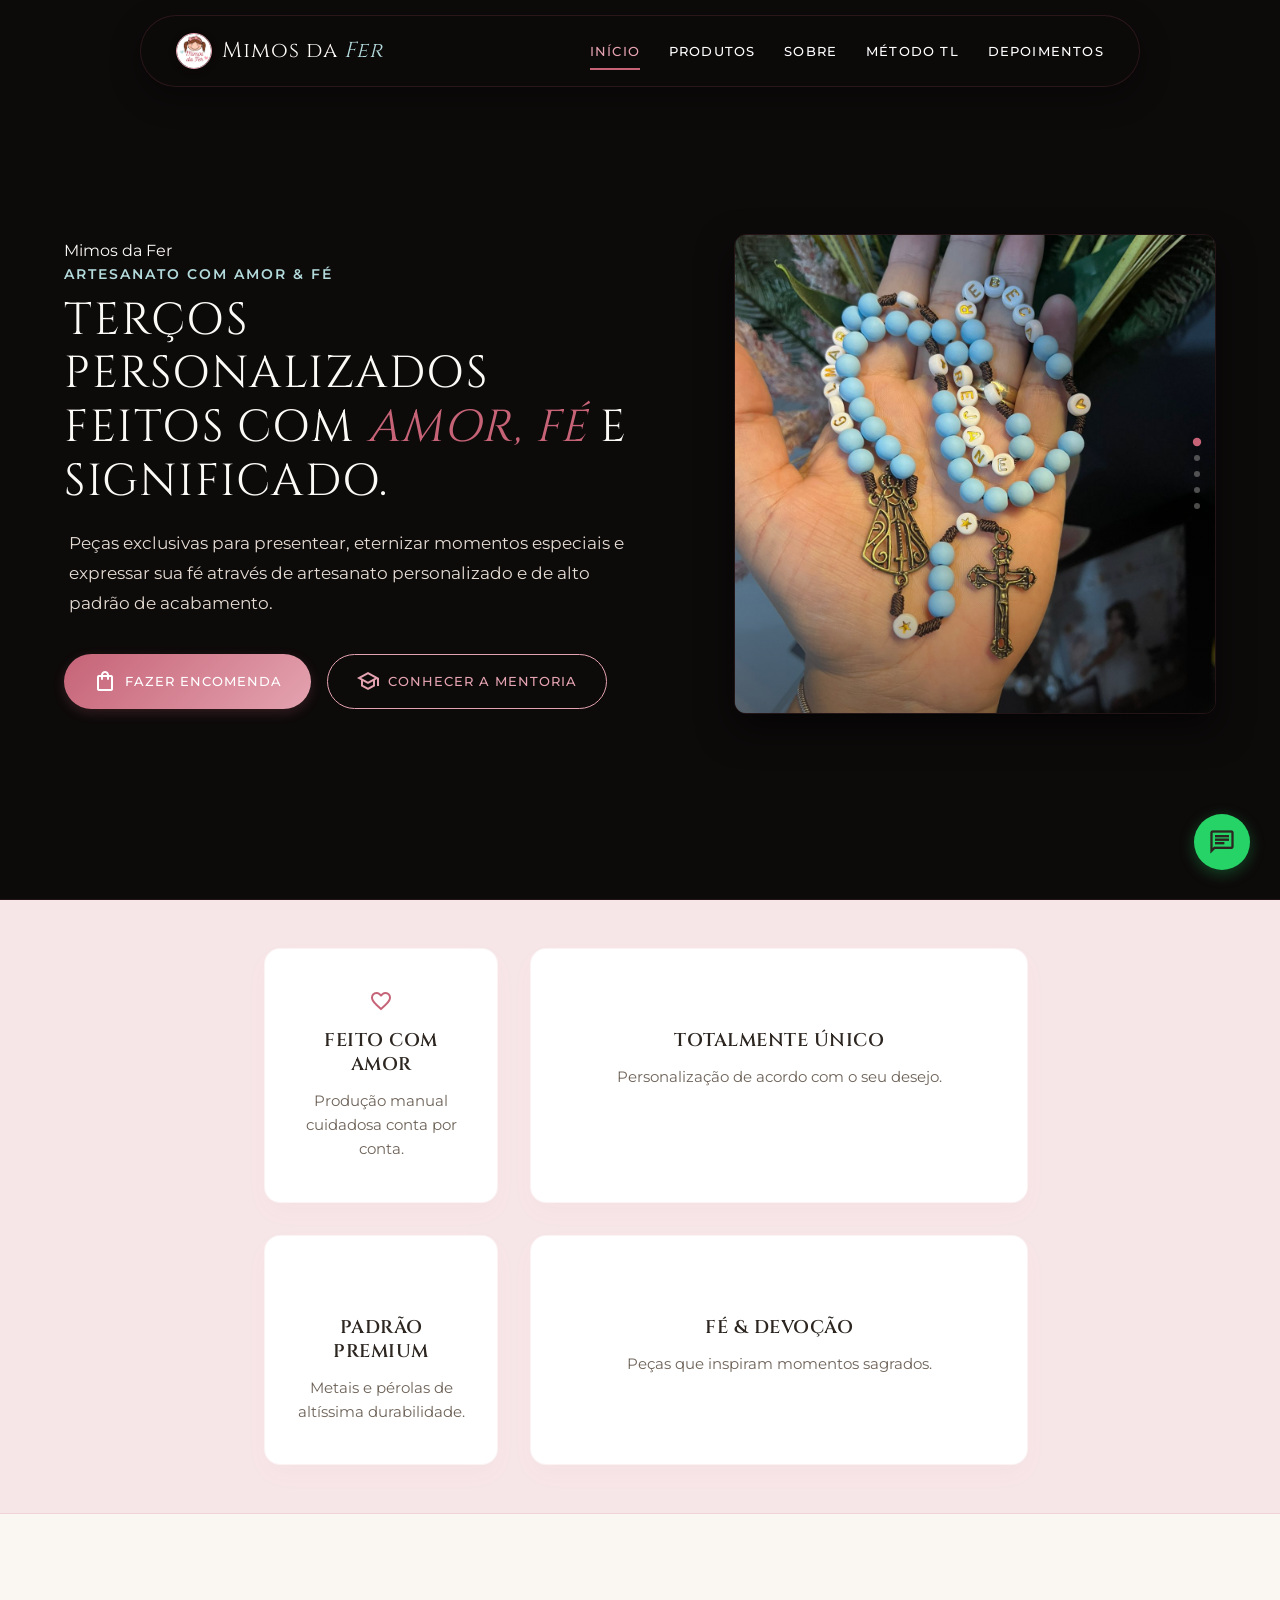
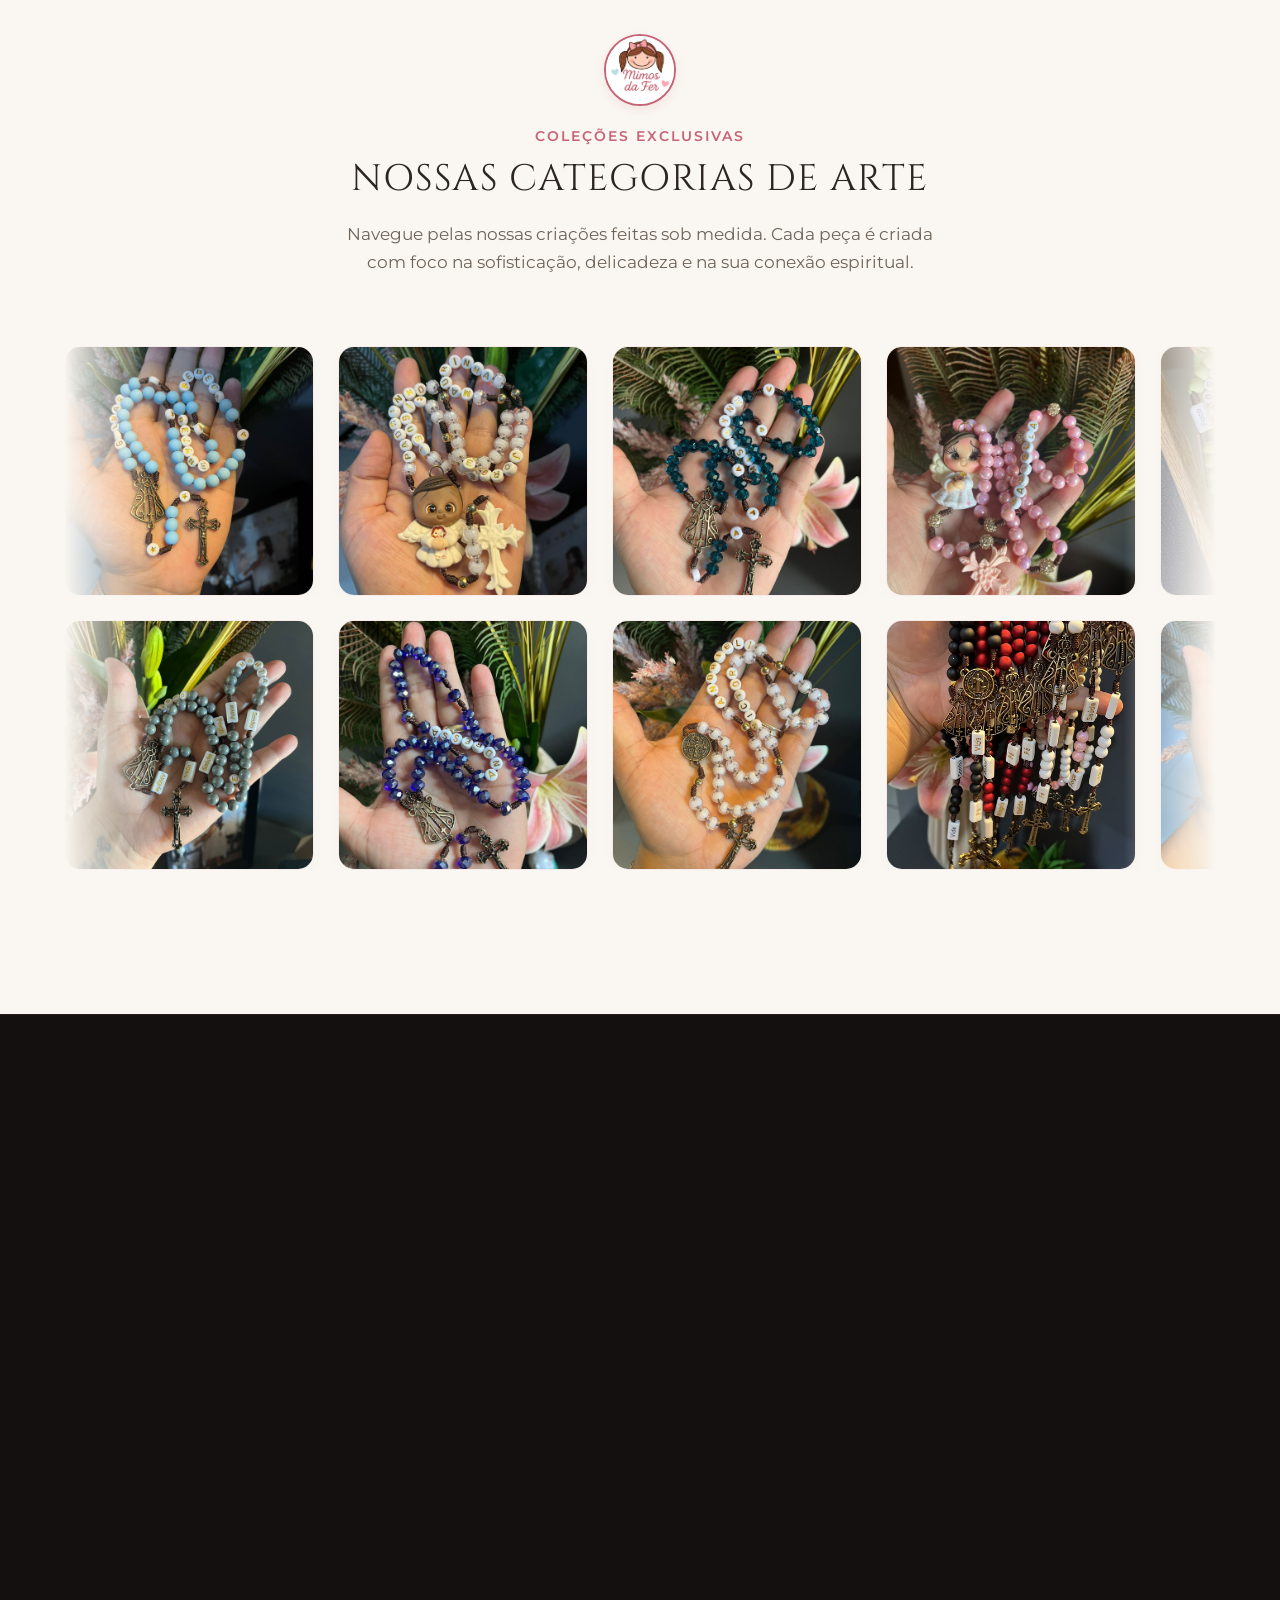
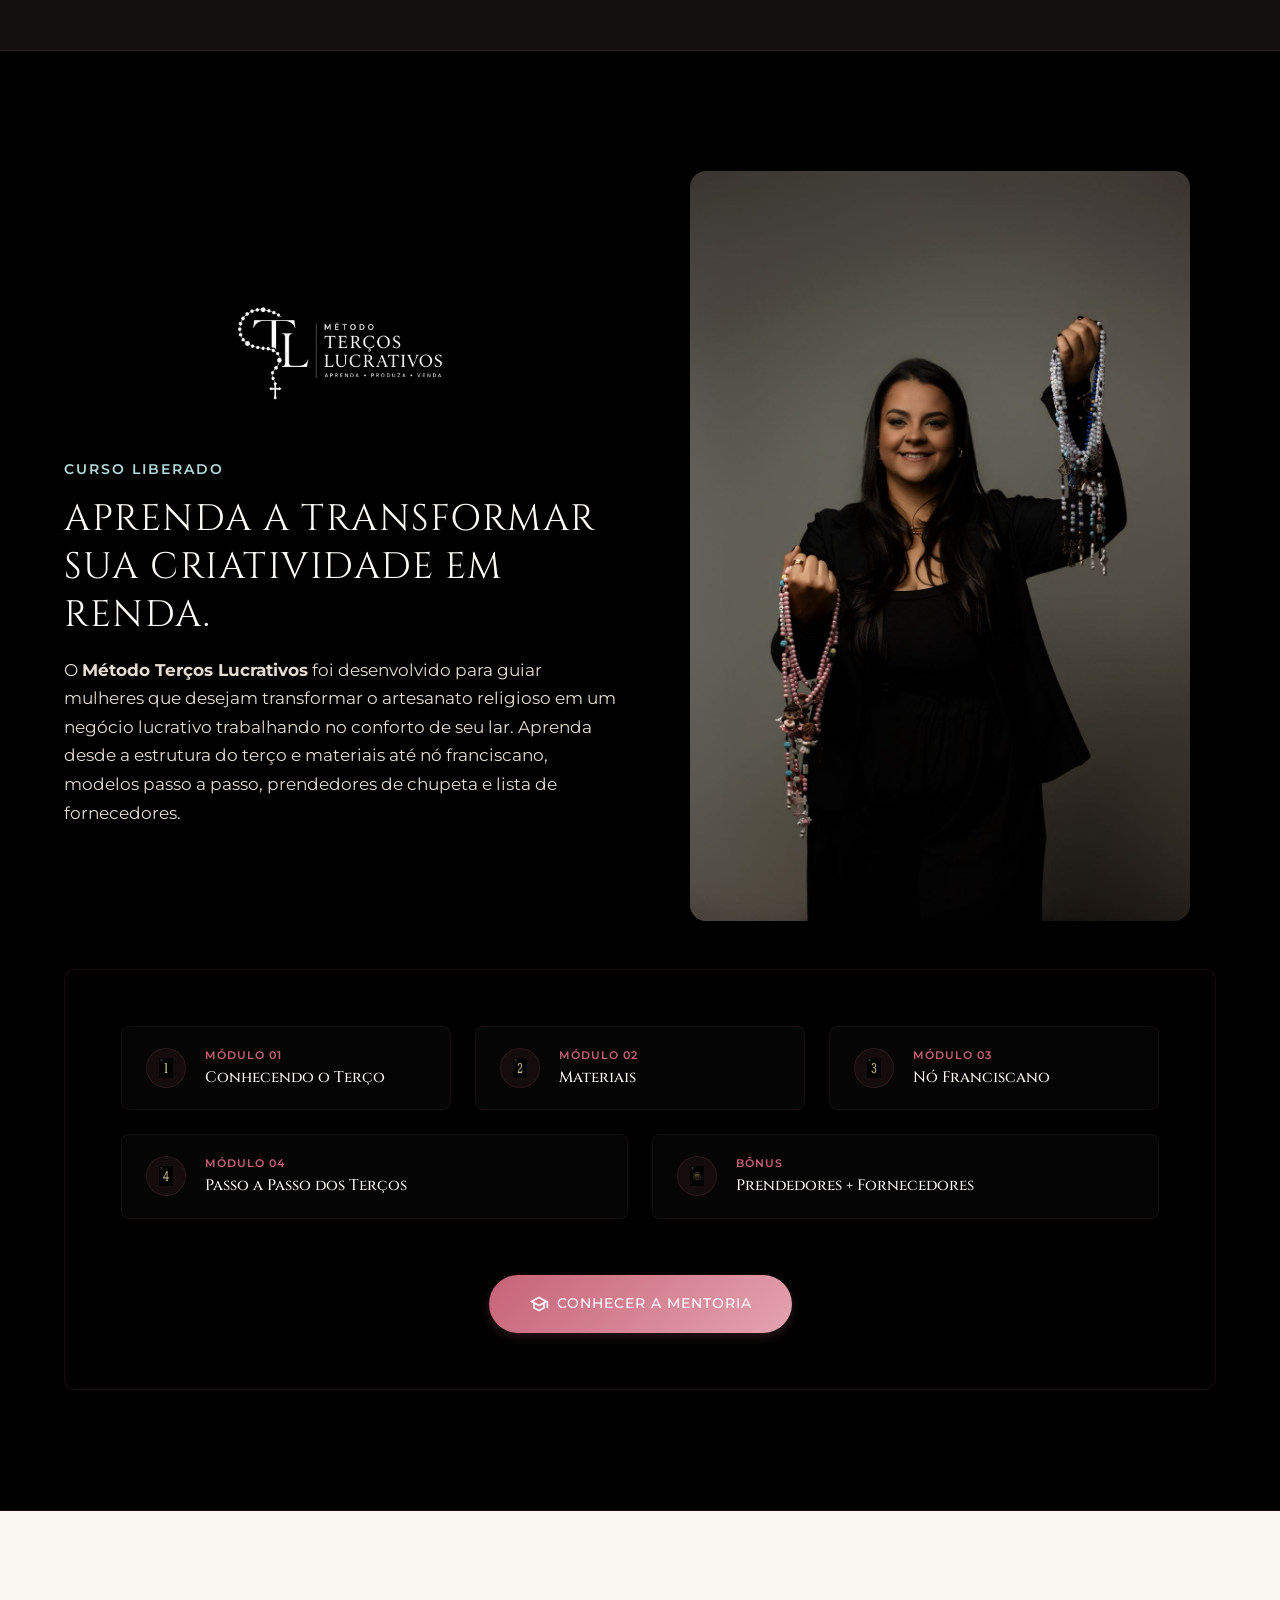
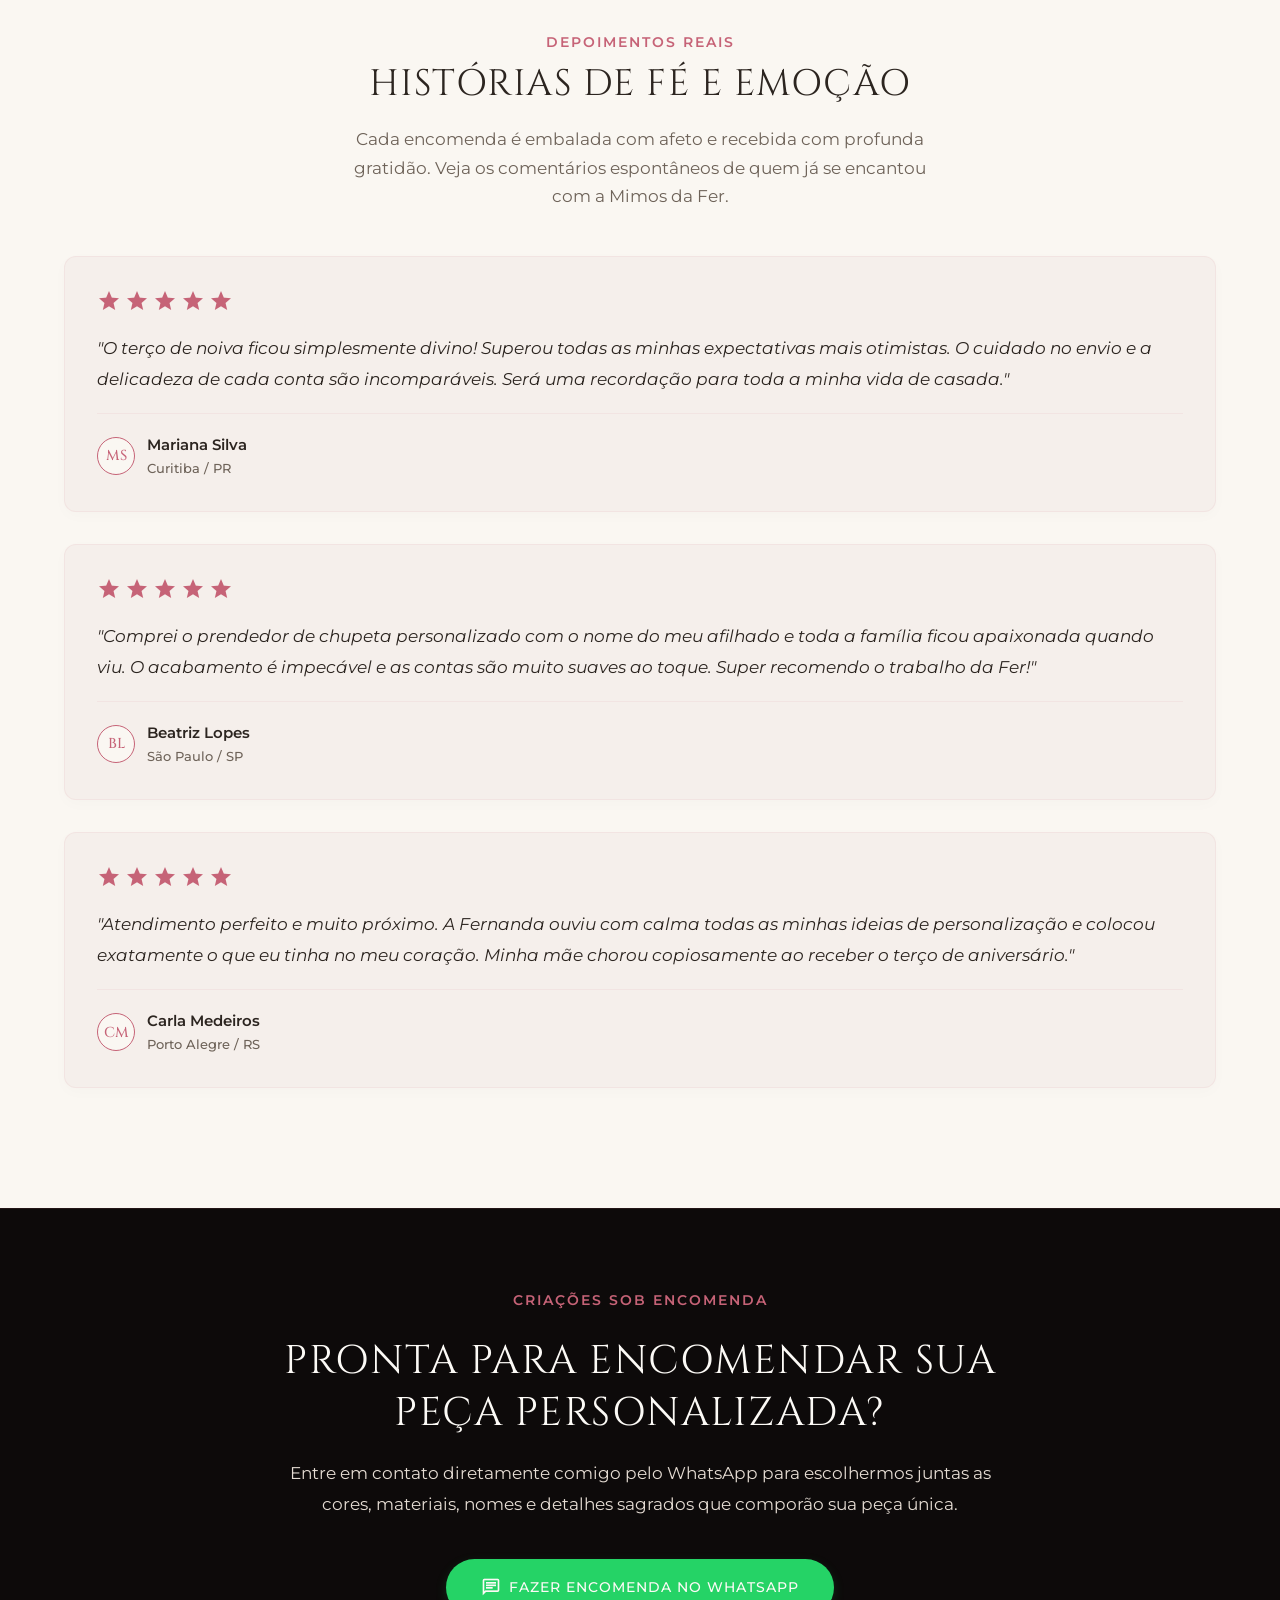
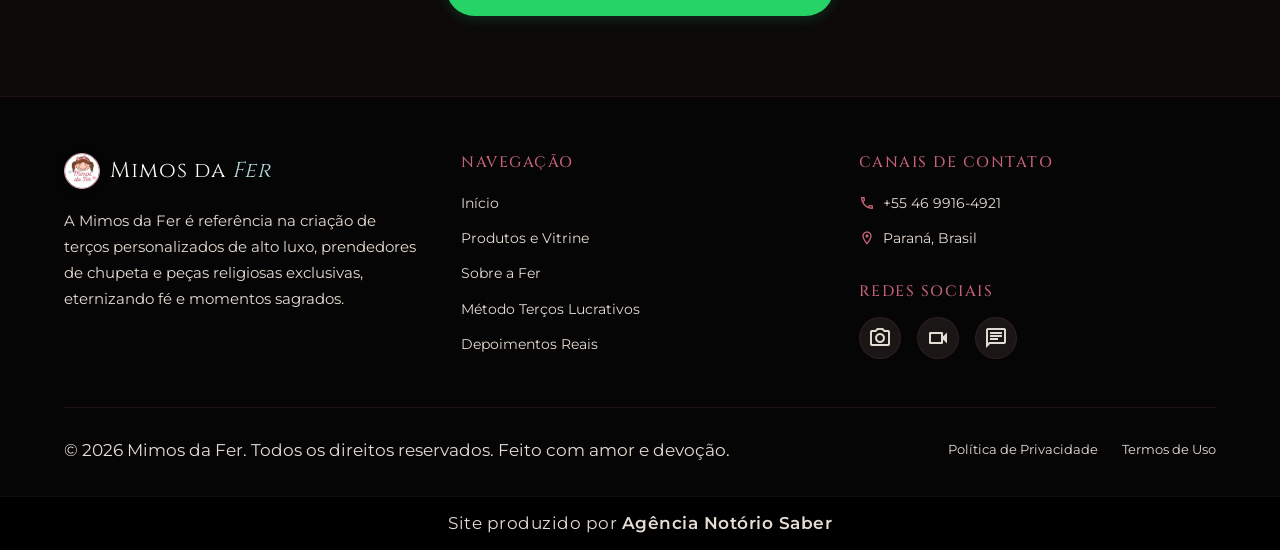
==== commit ec5f6e28: "Publica LP de tercos na raiz" ====
--- a/index.html
+++ b/index.html
@@ -71,7 +71,7 @@
             <span class="material-icons-outlined">shopping_bag</span> Fazer Encomenda
           </a>
           <a href="#metodo-tl" class="btn btn-secondary" id="hero-course-btn">
-            <span class="material-icons-outlined">school</span> Conhecer o Método TL
+            <span class="material-icons-outlined">school</span> Conhecer a Mentoria
           </a>
         </div>
       </div>
@@ -520,10 +520,10 @@
           <div class="section-logo-container" style="margin-bottom: 1.5rem;">
             <img src="logo.jpeg" alt="Logo Método Terços Lucrativos" class="mtl-section-logo" style="max-width: 250px; height: auto; display: block; border-radius: 8px;">
           </div>
-          <span class="section-tag" style="justify-content: flex-start; margin-bottom: 1rem; display: inline-flex;">Em Breve: Primeiro Infoproduto</span>
+          <span class="section-tag" style="justify-content: flex-start; margin-bottom: 1rem; display: inline-flex;">Curso Liberado</span>
           <h2 class="section-title" style="text-align: left;">Aprenda a transformar sua <span>criatividade em renda</span>.</h2>
           <p class="section-subtitle" style="margin: 0; max-width: 100%;">
-            O <strong>Método Terços Lucrativos</strong> foi desenvolvido para guiar mulheres que desejam transformar o artesanato religioso em um negócio lucrativo trabalhando no conforto de seu lar. Aprenda o passo a passo completo, desde as técnicas de montagem perfeita até a precificação, divulgação e vendas.
+            O <strong>Método Terços Lucrativos</strong> foi desenvolvido para guiar mulheres que desejam transformar o artesanato religioso em um negócio lucrativo trabalhando no conforto de seu lar. Aprenda desde a estrutura do terço e materiais até nó franciscano, modelos passo a passo, prendedores de chupeta e lista de fornecedores.
           </p>
         </div>
         <div class="tl-img-col">
@@ -542,7 +542,7 @@
             </div>
             <div class="mtl-module-details">
               <span class="mtl-module-num">Módulo 01</span>
-              <span class="mtl-module-name">Introdução & Materiais Nobles</span>
+              <span class="mtl-module-name">Conhecendo o Terço</span>
             </div>
           </div>
 
@@ -553,7 +553,7 @@
             </div>
             <div class="mtl-module-details">
               <span class="mtl-module-num">Módulo 02</span>
-              <span class="mtl-module-name">Montagem de Terço Perfeito</span>
+              <span class="mtl-module-name">Materiais</span>
             </div>
           </div>
 
@@ -564,7 +564,7 @@
             </div>
             <div class="mtl-module-details">
               <span class="mtl-module-num">Módulo 03</span>
-              <span class="mtl-module-name">Prendedores & Peças de Bebê</span>
+              <span class="mtl-module-name">Nó Franciscano</span>
             </div>
           </div>
 
@@ -575,7 +575,7 @@
             </div>
             <div class="mtl-module-details">
               <span class="mtl-module-num">Módulo 04</span>
-              <span class="mtl-module-name">Precificação & Margem de Lucro</span>
+              <span class="mtl-module-name">Passo a Passo dos Terços</span>
             </div>
           </div>
 
@@ -585,8 +585,8 @@
               <img src="kiwi/modulso/5.png" alt="Módulo 5" class="mtl-module-img">
             </div>
             <div class="mtl-module-details">
-              <span class="mtl-module-num">Módulo 05</span>
-              <span class="mtl-module-name">Divulgação de Alta Conversão</span>
+              <span class="mtl-module-num">Bônus</span>
+              <span class="mtl-module-name">Prendedores + Fornecedores</span>
             </div>
           </div>
 
@@ -595,7 +595,7 @@
         <!-- Botão CTA Centralizado com Destaque -->
         <div class="mtl-action-container">
           <a href="metodo-tl.html" class="btn btn-primary mtl-join-btn-large" id="mtl-join-btn">
-            <span class="material-icons-outlined" style="font-size: 20px;">school</span> Quero Garantir Minha Vaga na Lista de Espera
+            <span class="material-icons-outlined" style="font-size: 20px;">school</span> Conhecer a mentoria
           </a>
         </div>
       </div>
